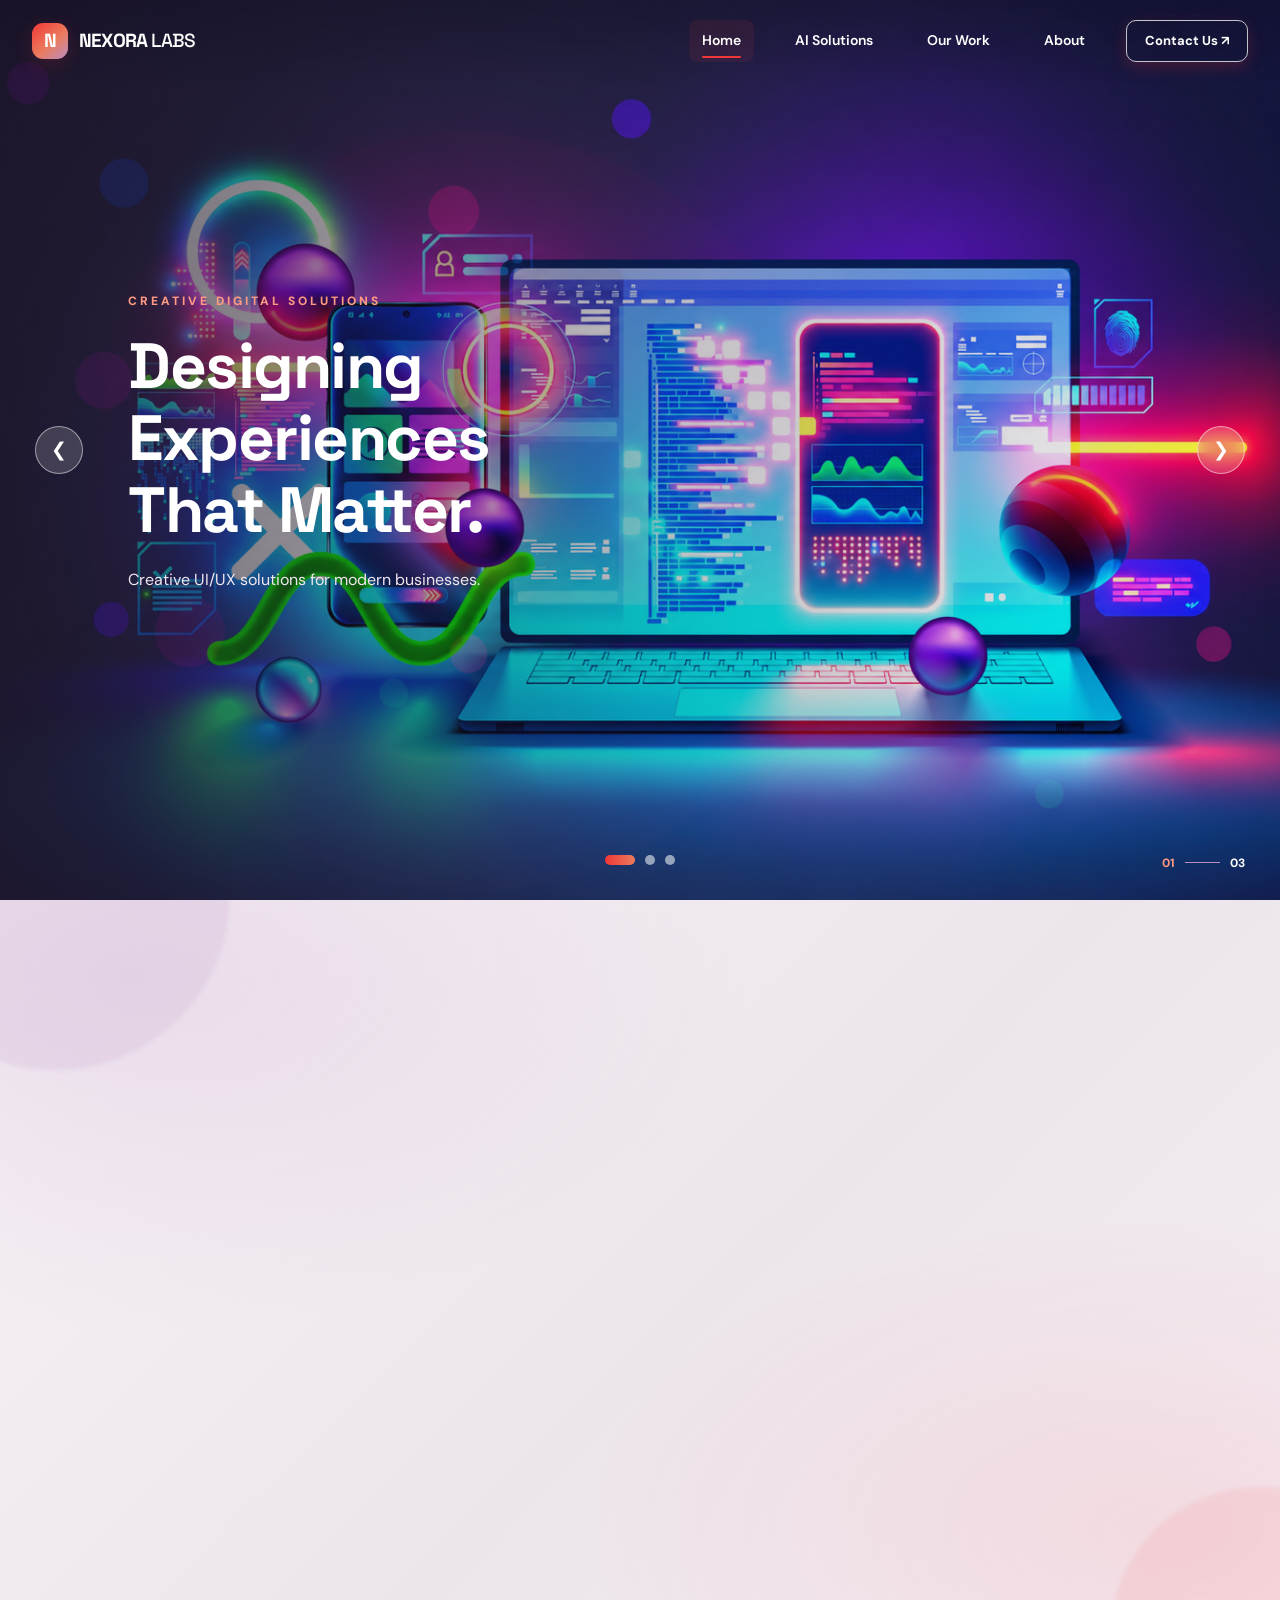
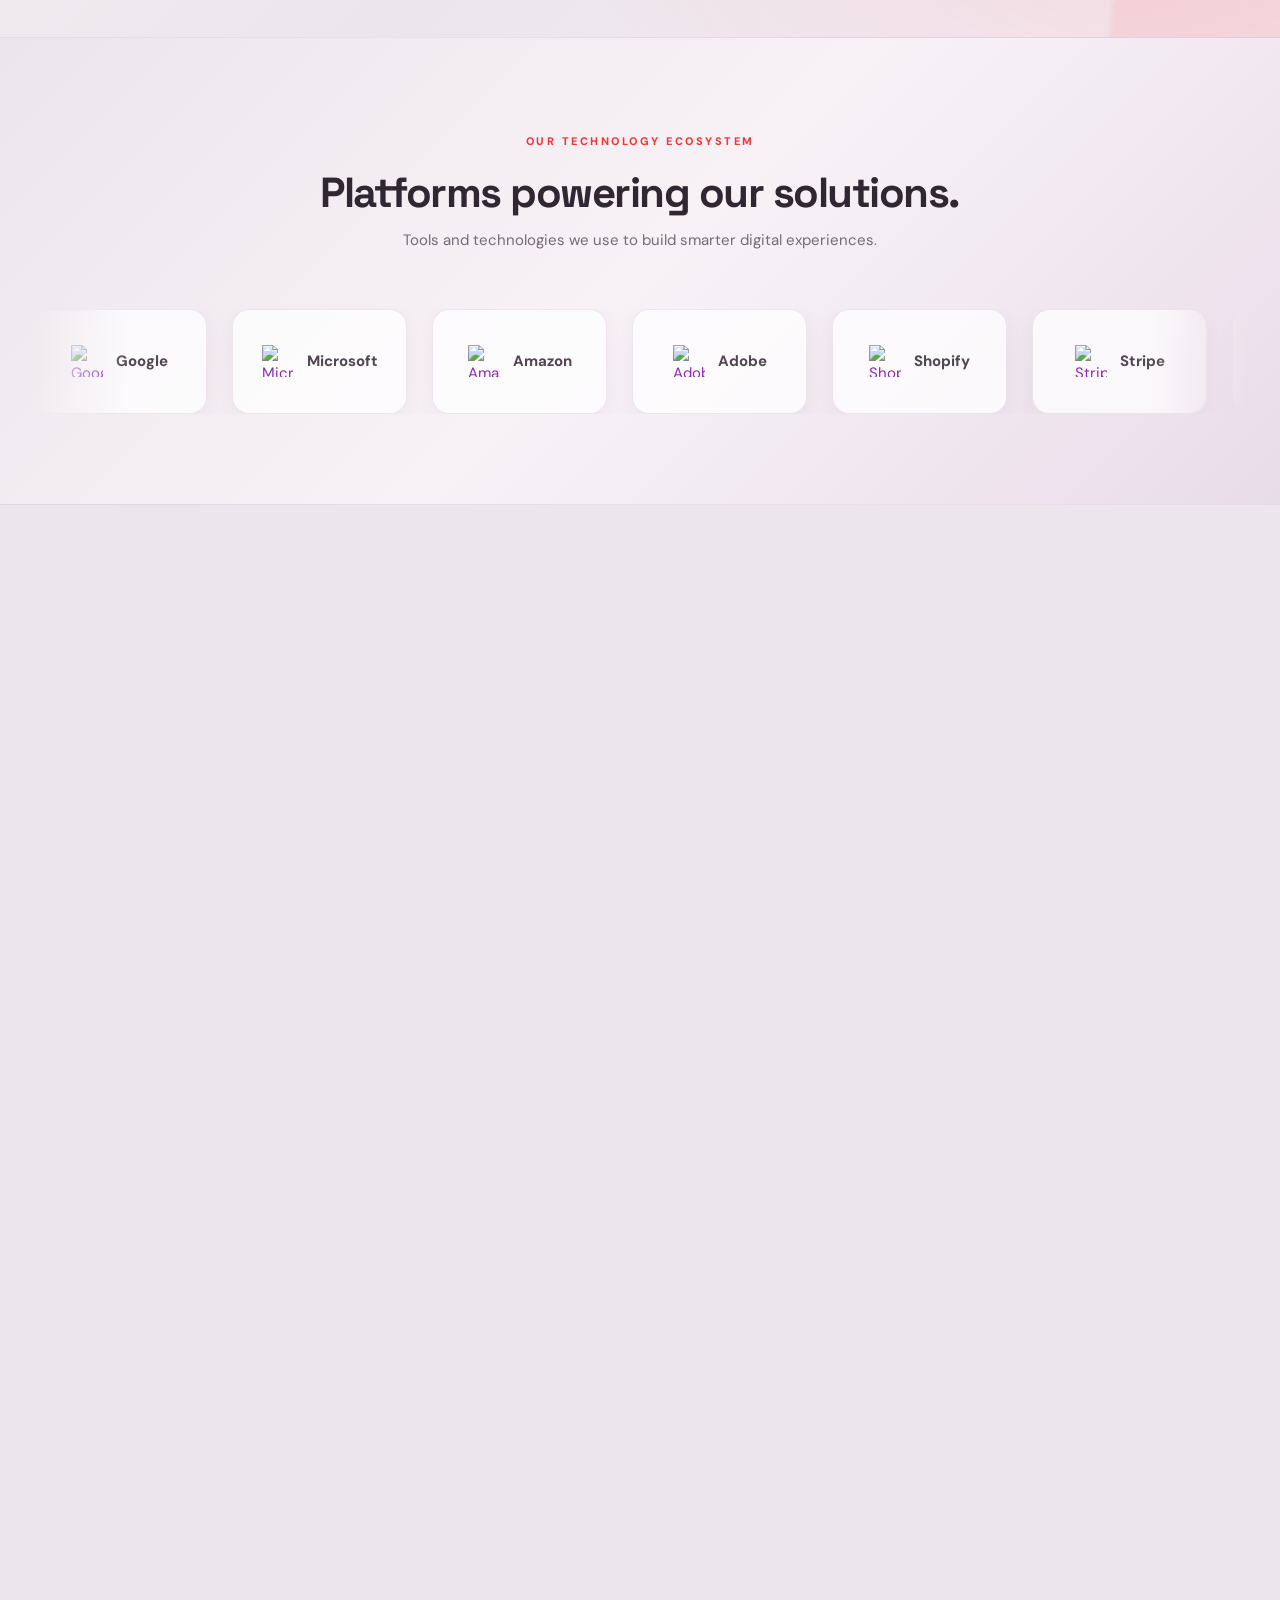
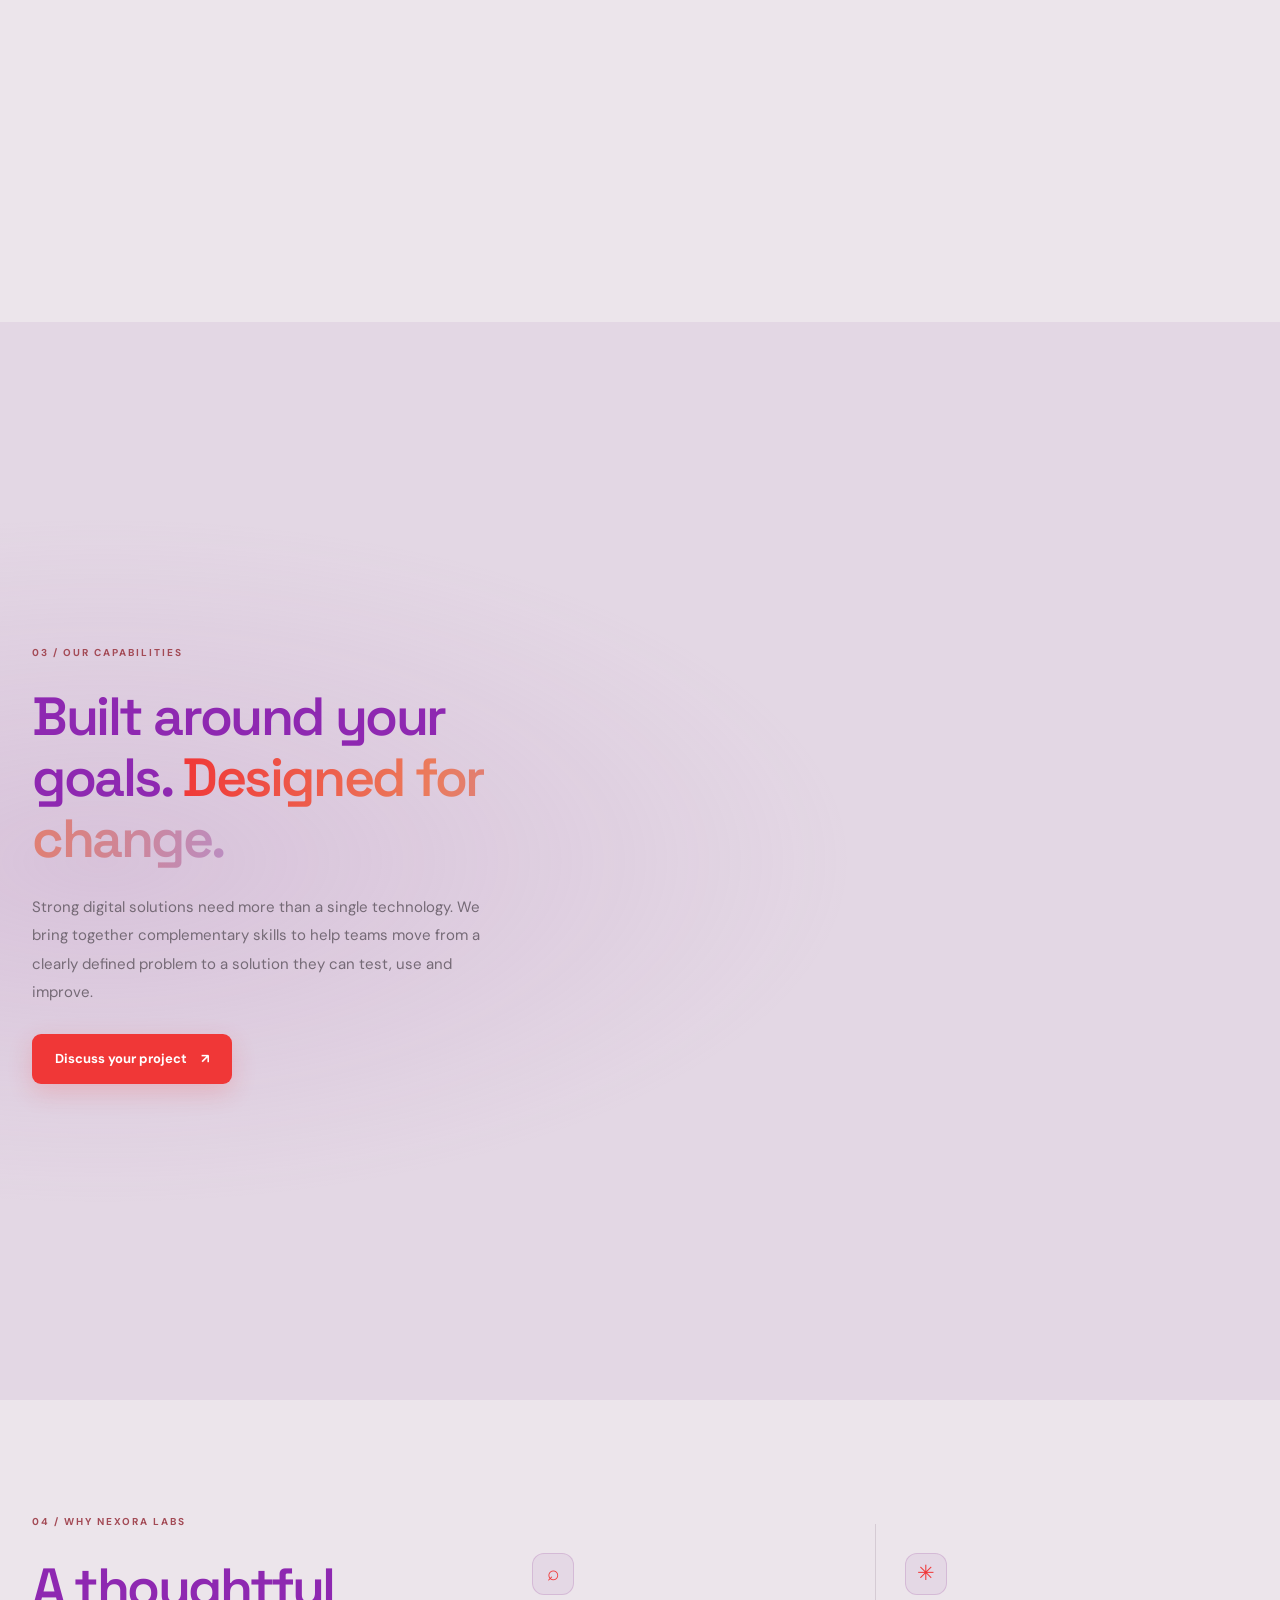
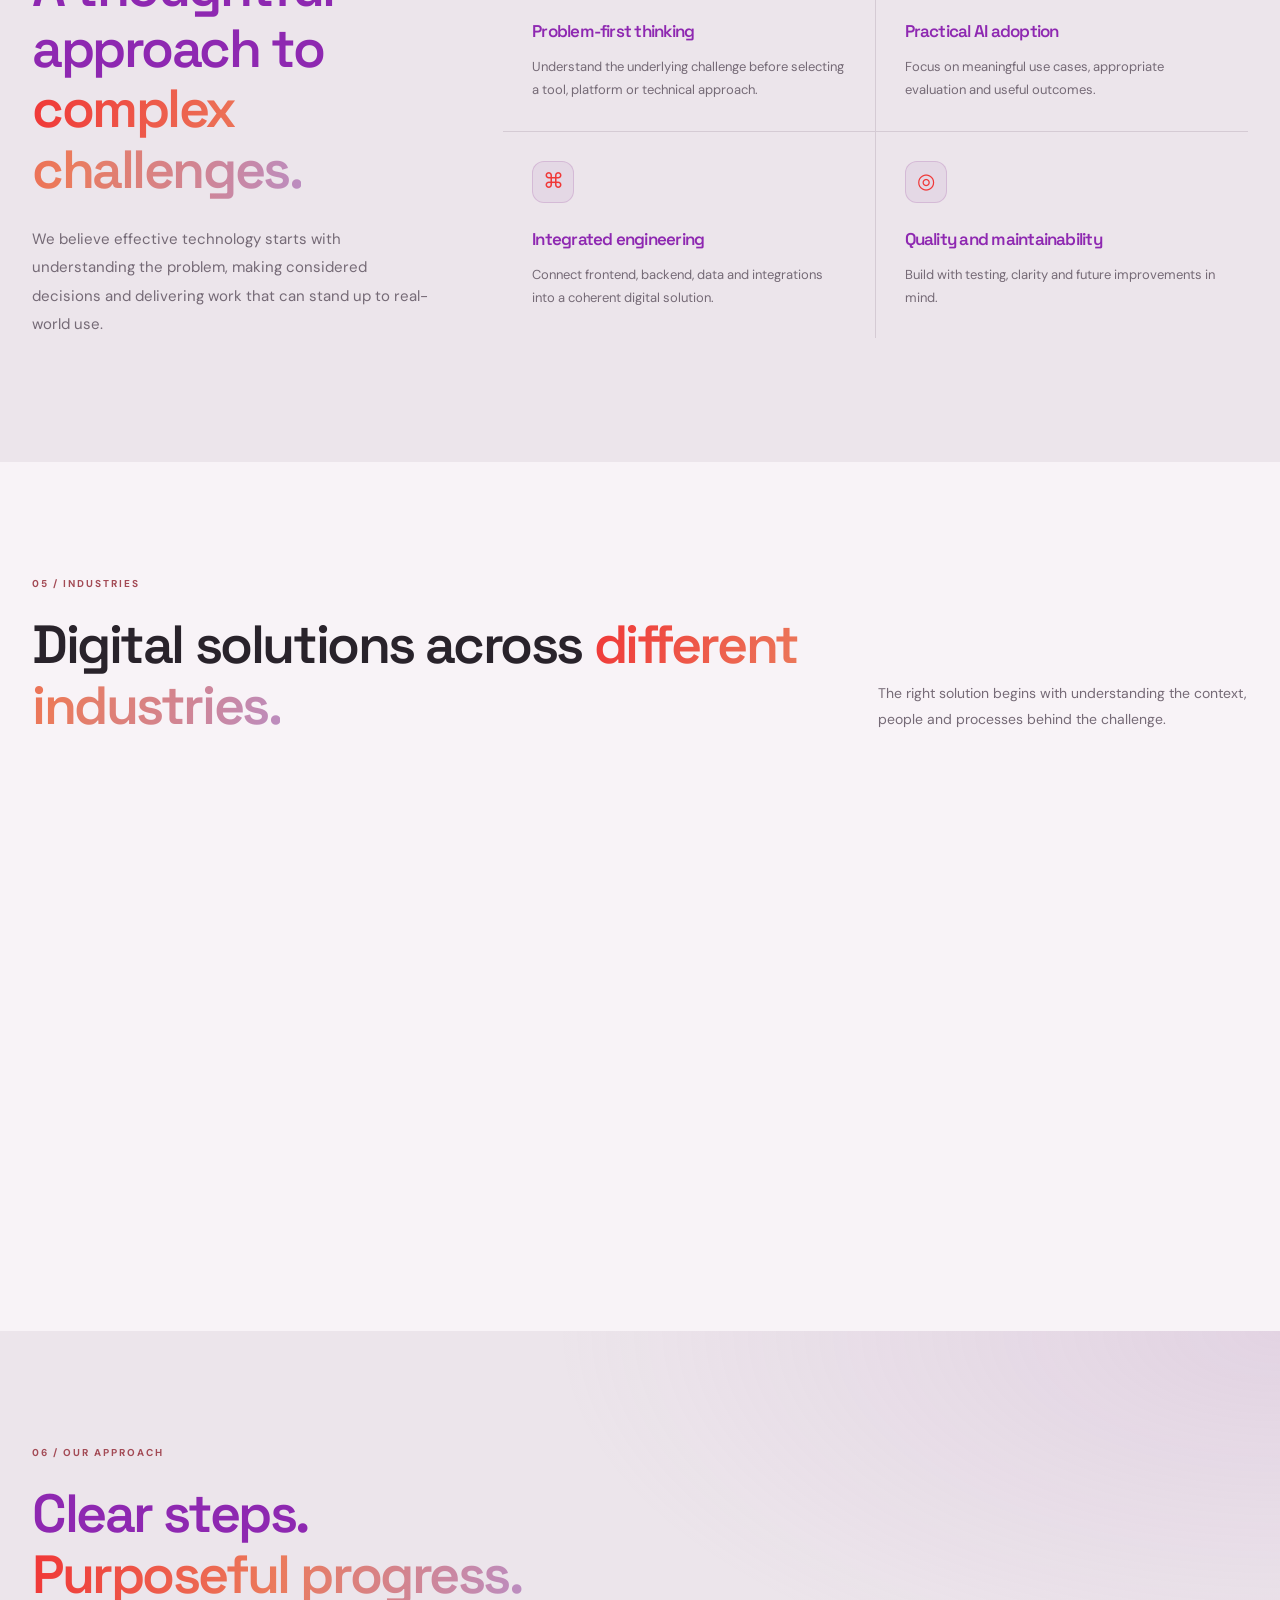
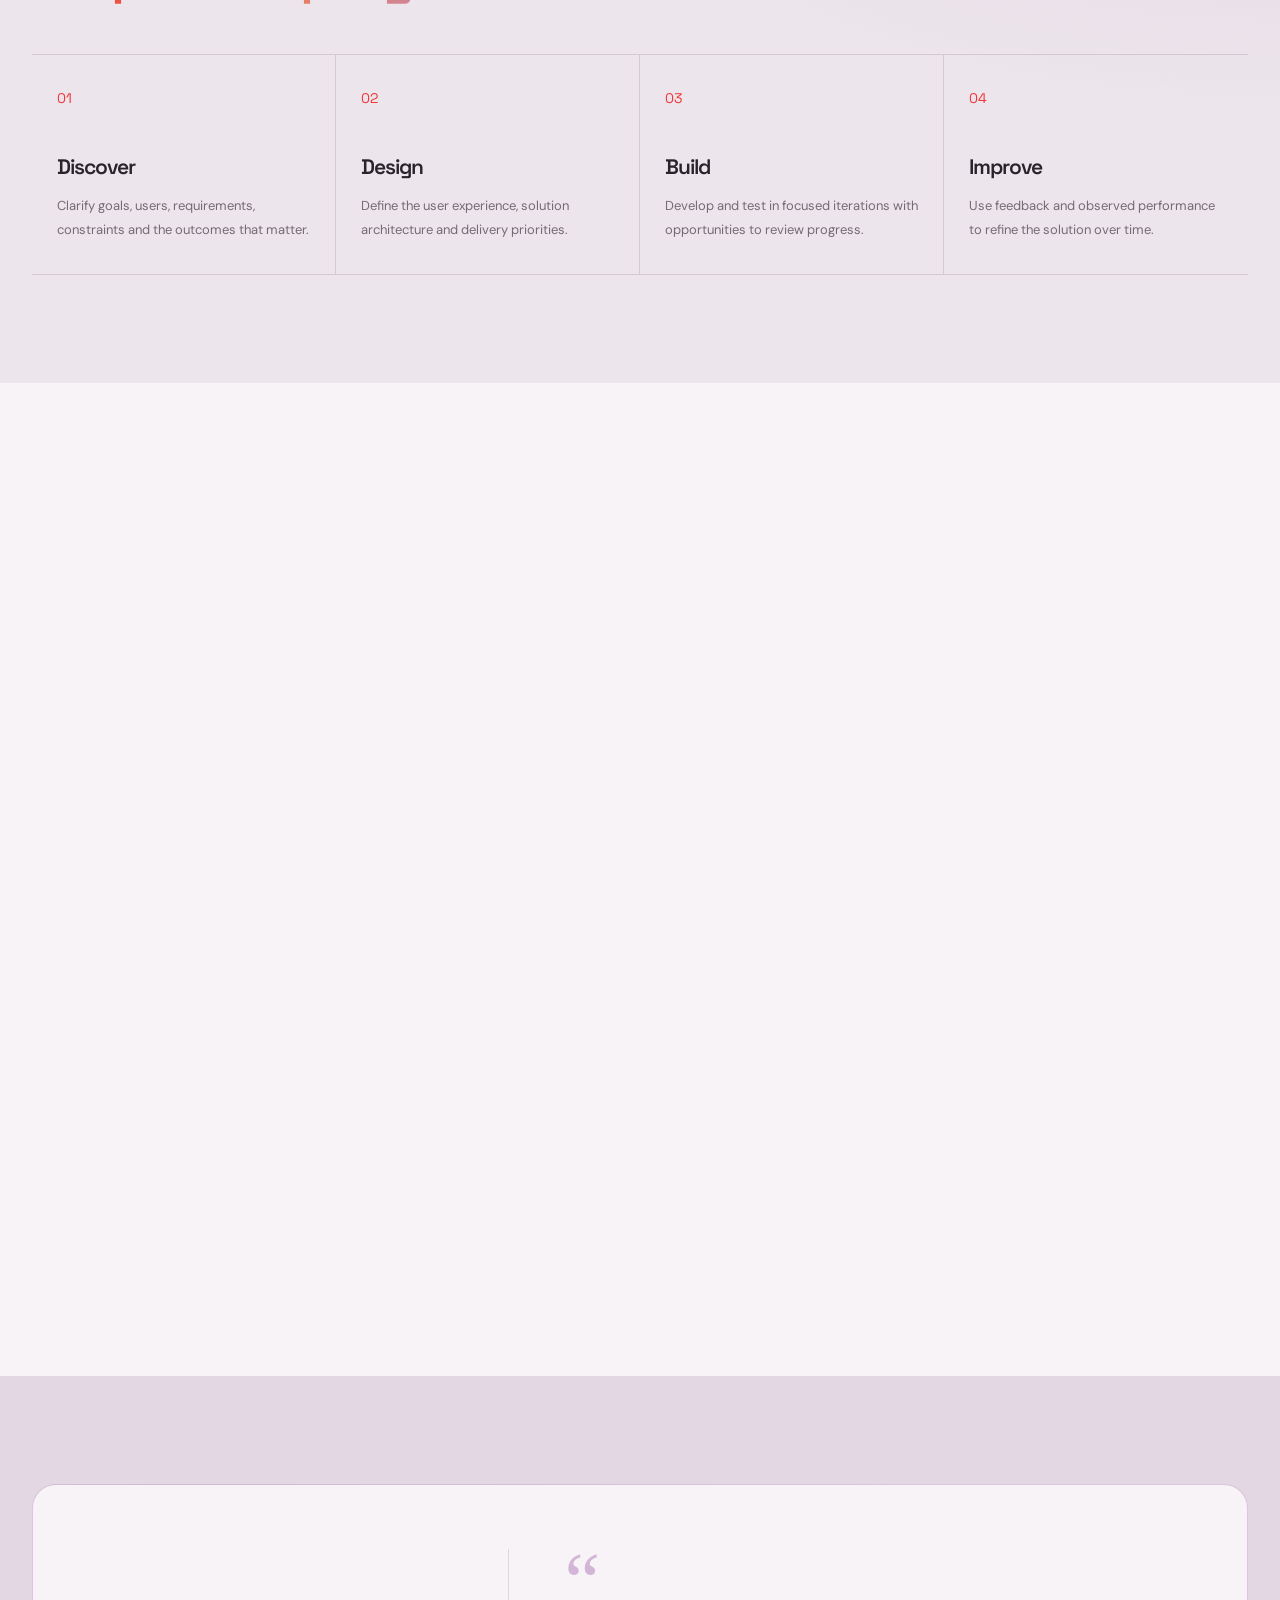
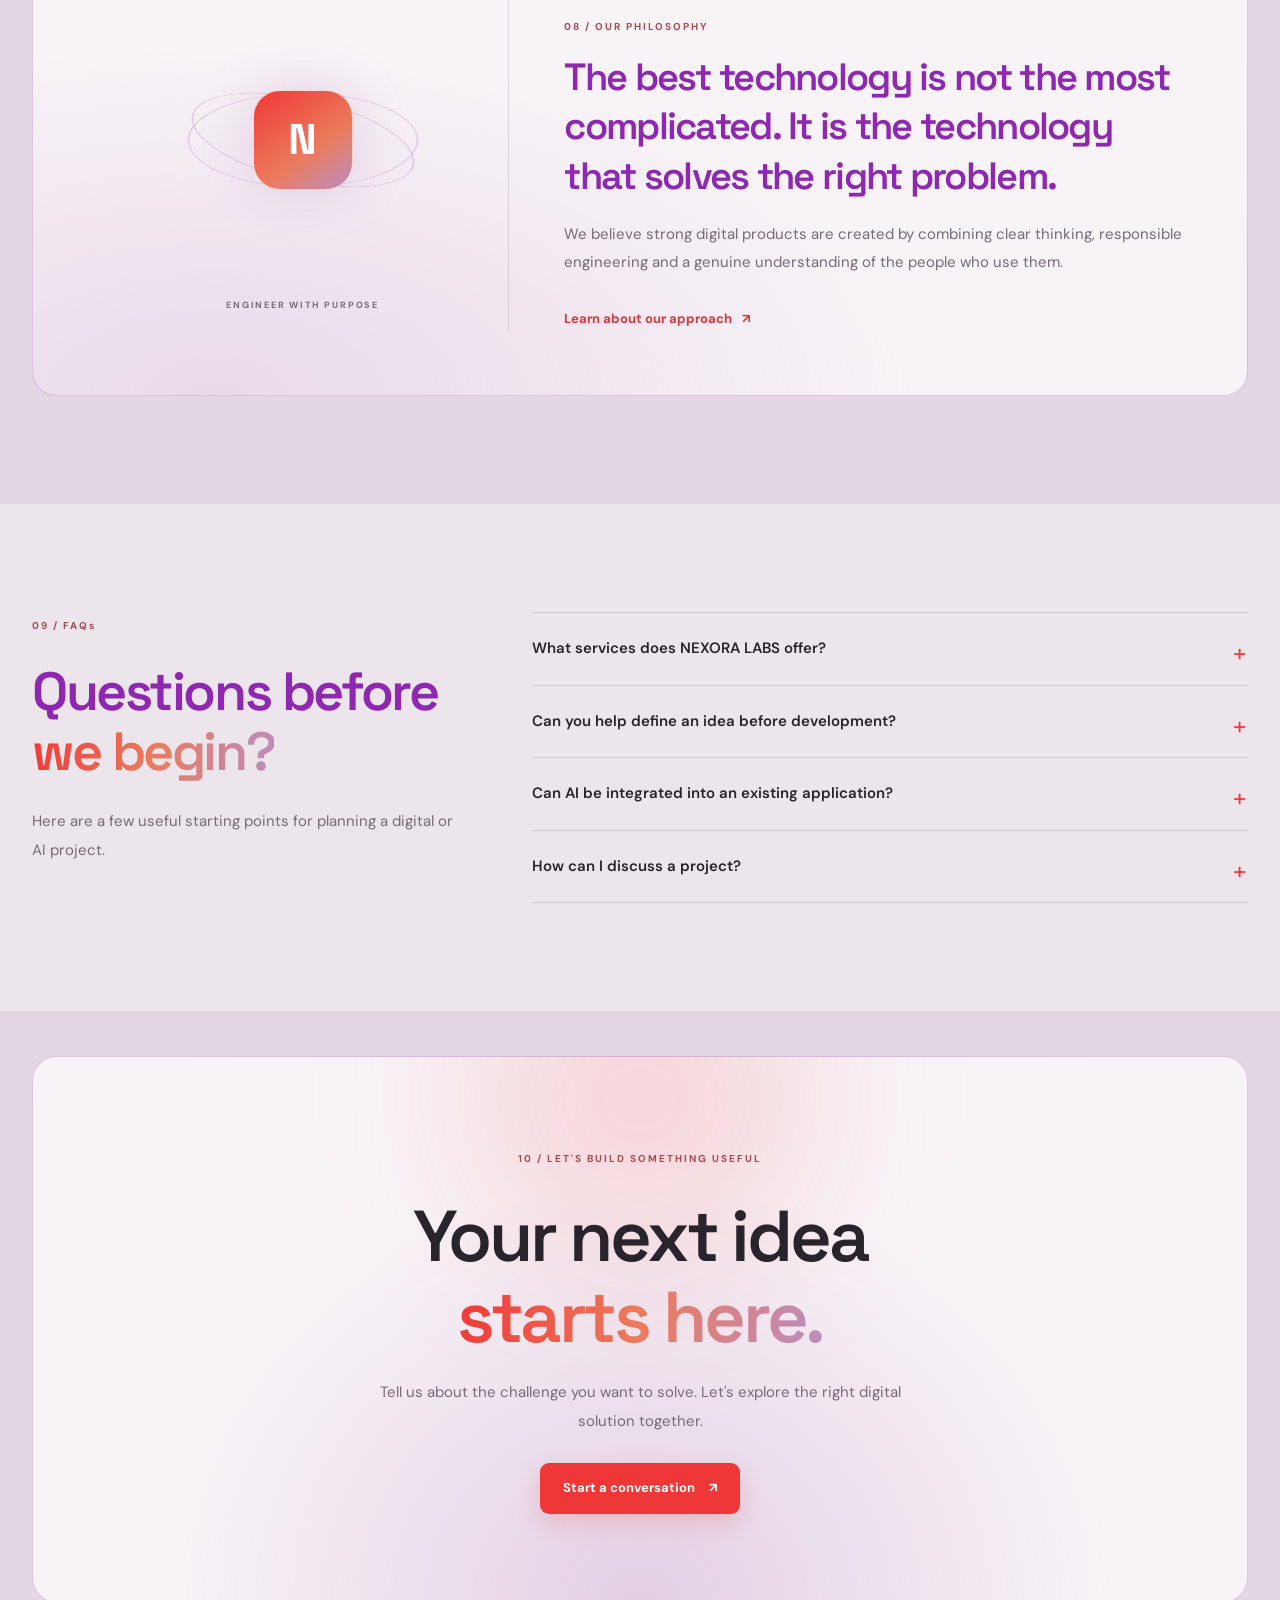
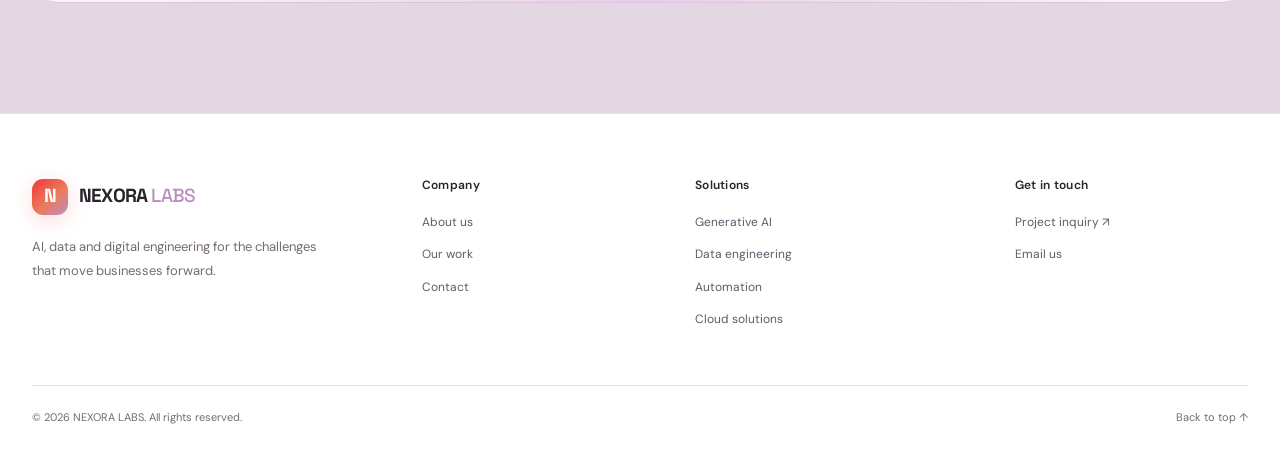
==== index.html @ 87d84aae "Prepare NEXORA LABS for deployment" ====
<!DOCTYPE html>
<html lang="en">
<head>
  <meta charset="UTF-8">
  <meta name="viewport" content="width=device-width, initial-scale=1.0">
  <meta name="theme-color" content="#050914">

  <title>NEXORA LABS | Enterprise AI & Digital Engineering</title>
  <meta name="description" content="NEXORA LABS helps businesses build AI-powered applications, intelligent workflows, data solutions and modern digital platforms.">

  <link rel="preconnect" href="https://fonts.googleapis.com">
  <link rel="preconnect" href="https://fonts.gstatic.com" crossorigin>
  <link href="https://fonts.googleapis.com/css2?family=DM+Sans:wght@400;500;600;700&family=Space+Grotesk:wght@400;500;600;700&display=swap" rel="stylesheet">

  <link rel="stylesheet" href="assets/css/styles.css">
  <script defer src="https://cdn.jsdelivr.net/npm/gsap@3.12.5/dist/gsap.min.js"></script>
  <script defer src="https://cdn.jsdelivr.net/npm/gsap@3.12.5/dist/ScrollTrigger.min.js"></script>
  <script type="module" src="assets/js/main.js"></script>
  <script defer src="assets/js/gsap-enhance.js"></script>


<script>
document.addEventListener("DOMContentLoaded", () => {
  const cards = document.querySelectorAll("#company-impact .impact-card");

  cards.forEach((card) => {
    const heading = card.querySelector("h3");
    const counter = card.querySelector(".counter");

    if (!heading || !counter) return;

    const title = heading.textContent.trim();

    // Sirf Services aur Projects counters
    if (
  ![
    "Services Delivered",
    "Projects Delivered",
    "Technologies",
    "Commitment"
  ].includes(title)
) {
  return;
}

    const target = Number(counter.dataset.target);
    const suffix = counter.dataset.suffix || "";

    if (!Number.isFinite(target) || target <= 0) return;

    let started = false;

    const startCounter = () => {
      if (started) return;
      started = true;

      const duration = 1800;
      const startTime = performance.now();

      counter.textContent = "0";

      function updateCounter(now) {
        const progress = Math.min((now - startTime) / duration, 1);
        const eased = 1 - Math.pow(1 - progress, 3);
        const value = Math.floor(eased * target);

        counter.textContent = value + (progress === 1 ? suffix : "");

        if (progress < 1) {
          requestAnimationFrame(updateCounter);
        }
      }

      requestAnimationFrame(updateCounter);
    };

    if ("IntersectionObserver" in window) {
      const observer = new IntersectionObserver((entries) => {
        if (entries.some((entry) => entry.isIntersecting)) {
          startCounter();
          observer.disconnect();
        }
      }, { threshold: 0.2 });

      observer.observe(card);
    } else {
      startCounter();
    }
  });
});
</script>
</body>

</head>

<body class="home-page">

  <a class="skip-link" href="#main">Skip to content</a>

  <!-- HEADER -->
  <header class="site-header">
    <nav class="navbar container" aria-label="Main navigation">
      <a class="brand" href="index.html" aria-label="NEXORA LABS home">
        <span class="brand-mark">N</span>
        <span>NEXORA<span class="brand-light"> LABS</span></span>
      </a>

      <button class="menu-toggle" aria-expanded="false"
        aria-controls="nav-links" aria-label="Toggle navigation">
        <span></span><span></span><span></span>
      </button>

      <div class="nav-links" id="nav-links">
        <a href="index.html" class="active">Home</a>
        <a href="services.html">AI Solutions</a>
       
        <a href="projects.html">Our Work</a>
        <a href="about.html">About</a>
        <a href="contact.html" class="nav-cta">Contact Us ↗</a>
      </div>
    </nav>
  </header>

  <main id="main">

    <!-- HERO: ENTERPRISE AI -->
   <!-- HOME PAGE IMAGE SLIDER -->
<section class="home-slider-section">
    <div class="home-slider">

        <div class="slider-track">

            <div class="slide active">
                <img src="assets/images/web-design-1.jpg"
                     alt="Modern UI UX Design">
                <div class="slide-overlay">
                    <span>CREATIVE DIGITAL SOLUTIONS</span>
                    <h2>Designing Experiences<br>That Matter.</h2>
                    <p>Creative UI/UX solutions for modern businesses.</p>
                </div>
            </div>

            <div class="slide">
                <img src="assets/images/web-design-2.jpg"
                     alt="Interactive Website Design">
                <div class="slide-overlay">
                    <span>INNOVATION THROUGH DESIGN</span>
                    <h2>Ideas Into Digital<br>Experiences.</h2>
                    <p>Building beautiful and user-friendly interfaces.</p>
                </div>
            </div>

            <div class="slide">
                <img src="assets/images/web-design-3.jpg"
                     alt="Modern Web Development">
                <div class="slide-overlay">
                    <span>BUILDING THE FUTURE</span>
                    <h2>Technology Meets<br>Creativity.</h2>
                    <p>Powerful websites built for tomorrow.</p>
                </div>
            </div>

        </div>

        <button class="slider-arrow prev" aria-label="Previous slide">
            &#10094;
        </button>

        <button class="slider-arrow next" aria-label="Next slide">
            &#10095;
        </button>

        <div class="slider-dots">
            <button class="dot active" aria-label="Slide 1"></button>
            <button class="dot" aria-label="Slide 2"></button>
            <button class="dot" aria-label="Slide 3"></button>
        </div>

        <div class="slider-counter">
            <span class="current-slide">01</span>
            <span class="counter-line"></span>
            <span>03</span>
        </div>

    </div>
</section>

      <!-- Technology ecosystem, not client endorsements -->
      
    </section>


<!-- COMPANY IMPACT / ANIMATED COUNTERS -->
<section class="impact-section" id="company-impact">
  <div class="container">

    <div class="impact-heading impact-reveal">
      <span class="section-label">OUR IMPACT</span>

      <h2>
        Ideas into
        <span class="gradient-text">real-world impact.</span>
      </h2>

      <p>
        We combine engineering, AI, and thoughtful design to build
        digital solutions that help businesses move forward.
      </p>
    </div>

    <div class="impact-grid">

      <article class="impact-card impact-reveal">
        <span class="impact-icon" aria-hidden="true">✦</span>
        <div class="impact-number">
          <span class="counter" data-target="24" data-suffix="+">0</span>
        </div>
        <h3>Services Delivered</h3>
        <p>Digital capabilities built around real business needs.</p>
      </article>

      <article class="impact-card impact-reveal">
        <span class="impact-icon" aria-hidden="true">◈</span>
        <div class="impact-number">
          <span class="counter" data-target="50" data-suffix="+">0</span>
        </div>
        <h3>Projects Delivered</h3>
        <p>Solutions designed to turn ideas into working products.</p>
      </article>

      <article class="impact-card impact-reveal">
        <span class="impact-icon" aria-hidden="true">⌘</span>
        <div class="impact-number">
          <span class="counter" data-target="12" data-suffix="+">0</span>
        </div>
        <h3>Technologies</h3>
        <p>Modern tools and platforms powering our solutions.</p>
      </article>

      <article class="impact-card impact-reveal">
        <span class="impact-icon" aria-hidden="true">↗</span>
        <div class="impact-number">
          <span class="counter" data-target="100" data-suffix="%">0</span>
        </div>
        <h3>Commitment</h3>
        <p>A focus on quality, collaboration, and continuous improvement.</p>
      </article>

    </div>
  </div>
</section>


    <!-- INTRODUCTION -->

        <section class="client-logos-section">
    <div class="container">

        <div class="client-logos-heading">
            <span>OUR TECHNOLOGY ECOSYSTEM</span>
            <h2>Platforms powering our solutions.</h2>
            <p>Tools and technologies we use to build smarter digital experiences.</p>
        </div>

        <div class="logo-marquee">
            <div class="logo-track">

                <!-- First set -->
                <div class="logo-item">
                    <img src="https://cdn.simpleicons.org/google/4285F4" alt="Google">
                    <span>Google</span>
                </div>

                <div class="logo-item">
                    <img src="https://cdn.simpleicons.org/microsoft/5E5E5E" alt="Microsoft">
                    <span>Microsoft</span>
                </div>

                <div class="logo-item">
                    <img src="https://cdn.simpleicons.org/amazon/FF9900" alt="Amazon">
                    <span>Amazon</span>
                </div>

                <div class="logo-item">
                    <img src="https://cdn.simpleicons.org/adobe/FF0000" alt="Adobe">
                    <span>Adobe</span>
                </div>

                <div class="logo-item">
                    <img src="https://cdn.simpleicons.org/shopify/7AB55C" alt="Shopify">
                    <span>Shopify</span>
                </div>

                <div class="logo-item">
                    <img src="https://cdn.simpleicons.org/stripe/635BFF" alt="Stripe">
                    <span>Stripe</span>
                </div>

                <div class="logo-item">
                    <img src="https://cdn.simpleicons.org/openai/412991" alt="OpenAI">
                    <span>OpenAI</span>
                </div>

                <div class="logo-item">
                    <img src="https://cdn.simpleicons.org/meta/0866FF" alt="Meta">
                    <span>Meta</span>
                </div>

                <div class="logo-item">
                    <img src="https://cdn.simpleicons.org/figma/F24E1E" alt="Figma">
                    <span>Figma</span>
                </div>

                <div class="logo-item">
                    <img src="https://cdn.simpleicons.org/github/181717" alt="GitHub">
                    <span>GitHub</span>
                </div>

                <div class="logo-item">
                    <img src="https://cdn.simpleicons.org/wordpress/21759B" alt="WordPress">
                    <span>WordPress</span>
                </div>

                <div class="logo-item">
                    <img src="https://cdn.simpleicons.org/amazonaws/232F3E" alt="AWS">
                    <span>AWS</span>
                </div>

                <!-- Duplicate set for seamless sliding -->
                <div class="logo-item" aria-hidden="true">
                    <img src="https://cdn.simpleicons.org/google/4285F4" alt="">
                    <span>Google</span>
                </div>

                <div class="logo-item" aria-hidden="true">
                    <img src="https://cdn.simpleicons.org/microsoft/5E5E5E" alt="">
                    <span>Microsoft</span>
                </div>

                <div class="logo-item" aria-hidden="true">
                    <img src="https://cdn.simpleicons.org/amazon/FF9900" alt="">
                    <span>Amazon</span>
                </div>

                <div class="logo-item" aria-hidden="true">
                    <img src="https://cdn.simpleicons.org/adobe/FF0000" alt="">
                    <span>Adobe</span>
                </div>

                <div class="logo-item" aria-hidden="true">
                    <img src="https://cdn.simpleicons.org/shopify/7AB55C" alt="">
                    <span>Shopify</span>
                </div>

                <div class="logo-item" aria-hidden="true">
                    <img src="https://cdn.simpleicons.org/stripe/635BFF" alt="">
                    <span>Stripe</span>
                </div>

                <div class="logo-item" aria-hidden="true">
                    <img src="https://cdn.simpleicons.org/openai/412991" alt="">
                    <span>OpenAI</span>
                </div>

                <div class="logo-item" aria-hidden="true">
                    <img src="https://cdn.simpleicons.org/meta/0866FF" alt="">
                    <span>Meta</span>
                </div>

                <div class="logo-item" aria-hidden="true">
                    <img src="https://cdn.simpleicons.org/figma/F24E1E" alt="">
                    <span>Figma</span>
                </div>

                <div class="logo-item" aria-hidden="true">
                    <img src="https://cdn.simpleicons.org/github/181717" alt="">
                    <span>GitHub</span>
                </div>

                <div class="logo-item" aria-hidden="true">
                    <img src="https://cdn.simpleicons.org/wordpress/21759B" alt="">
                    <span>WordPress</span>
                </div>

                <div class="logo-item" aria-hidden="true">
                    <img src="https://cdn.simpleicons.org/amazonaws/232F3E" alt="">
                    <span>AWS</span>
                </div>

            </div>
        </div>

    </div>
</section>

    <!-- AI SOLUTIONS -->
    <!-- HOME FEATURE SHOWCASE -->
<section class="home-features" id="solutions">

    <div class="container">

        <!-- FEATURE 1: TEXT LEFT, IMAGE RIGHT -->
        <article class="feature-row">

            <div class="feature-content reveal-left">
                <span class="feature-label">01 / WEB DEVELOPMENT</span>

                <h2>
                    Fast, flexible
                    <span>digital solutions.</span>
                </h2>

                <p>
                    We create modern, responsive and scalable websites
                    that help businesses build a strong digital presence.
                    From frontend experiences to powerful backend systems,
                    everything is designed around your needs.
                </p>

                <ul class="feature-list">
                    <li>Responsive website development</li>
                    <li>Modern UI/UX design</li>
                    <li>Backend development and APIs</li>
                    <li>Performance and optimization</li>
                </ul>

                <a href="services.html" class="feature-link">
                    Explore solutions <span>↗</span>
                </a>
            </div>

            <div class="feature-image reveal-right">
                <img
                    src="assets/images/web-design-5.jpg"
                    alt="Web development and coding"
                >
            </div>

        </article>


        <!-- FEATURE 2: IMAGE LEFT, TEXT RIGHT -->
        <article class="feature-row reverse">

            <div class="feature-image reveal-left">
                <img
                    src="assets/images/web-design-4.jpg"
                    alt="Artificial intelligence and technology"
                >
            </div>

            <div class="feature-content reveal-right">
                <span class="feature-label">02 / AI & AUTOMATION</span>

                <h2>
                    Smarter ideas.
                    <span>Powered by AI.</span>
                </h2>

                <p>
                    Transform your business processes with intelligent
                    AI solutions and automation. We build practical
                    technology that simplifies work, improves efficiency
                    and helps businesses grow.
                </p>

                <ul class="feature-list">
                    <li>Generative AI applications</li>
                    <li>AI chatbots and assistants</li>
                    <li>Intelligent workflow automation</li>
                    <li>Data analytics and insights</li>
                </ul>

                <a href="services.html" class="feature-link">
                    Explore solutions <span>↗</span>
                </a>
            </div>

        </article>

    </div>

</section>

    <!-- CAPABILITY HIGHLIGHTS -->
    <section class="section capability-showcase">
      <div class="container capability-layout">

        <div class="capability-copy reveal">
          <div class="section-label">
            <span>03 / OUR CAPABILITIES</span>
          </div>

          <h2>
            Built around your goals.
            <span class="gradient-text">Designed for change.</span>
          </h2>

          <p>
            Strong digital solutions need more than a single
            technology. We bring together complementary skills
            to help teams move from a clearly defined problem
            to a solution they can test, use and improve.
          </p>

          <a href="contact.html" class="button button-primary">
            Discuss your project <span>↗</span>
          </a>
        </div>

       <div class="capability-metrics">

    <!-- CARD 1: AI -->
    <article class="metric-card corner-reveal corner-top-left">
        <div class="metric-image">
            <img src="assets/images/web-design-6.jpg" alt="Artificial Intelligence">
        </div>

        <div class="metric-content">
            <span class="metric-icon">✳</span>
            <strong>AI</strong>
            <h3>Intelligent experiences</h3>
            <p>AI-powered features grounded in practical use cases.</p>
        </div>
    </article>

    <!-- CARD 2: DATA -->
    <article class="metric-card corner-reveal corner-top-right">
        <div class="metric-image">
            <img src="assets/images/web-design-7.jpg" alt="Data Engineering">
        </div>

        <div class="metric-content">
            <span class="metric-icon">⌘</span>
            <strong>Data</strong>
            <h3>Connected information</h3>
            <p>Structured data and workflows that support decisions.</p>
        </div>
    </article>

    <!-- CARD 3: UX -->
    <article class="metric-card corner-reveal corner-bottom-left">
        <div class="metric-image">
            <img src="assets/images/web-design-8.jpg" alt="UI UX Design">
        </div>

        <div class="metric-content">
            <span class="metric-icon">◇</span>
            <strong>UX</strong>
            <h3>Human-centred products</h3>
            <p>Useful experiences shaped around real user needs.</p>
        </div>
    </article>

    <!-- CARD 4: SCALE -->
    <article class="metric-card corner-reveal corner-bottom-right">
        <div class="metric-image">
            <img src="assets/images/web-design-9.jpg" alt="Cloud and Software Engineering">
        </div>

        <div class="metric-content">
            <span class="metric-icon">↗</span>
            <strong>Scale</strong>
            <h3>Future-ready foundations</h3>
            <p>Maintainable architecture designed to evolve.</p>
        </div>
    </article>

</div>

      </div>
    </section>

    <!-- WHY NEXORA LABS -->
    <section class="section why-section">
      <div class="container why-layout">
        <div class="why-heading reveal">
          <div class="section-label">
            <span>04 / WHY NEXORA LABS</span>
          </div>

          <h2>
            A thoughtful approach to
            <span class="gradient-text">complex challenges.</span>
          </h2>

          <p>
            We believe effective technology starts with understanding
            the problem, making considered decisions and delivering
            work that can stand up to real-world use.
          </p>
        </div>

        <div class="why-grid">

          <article class="why-card reveal">
            <span class="why-icon">⌕</span>
            <h3>Problem-first thinking</h3>
            <p>
              Understand the underlying challenge before
              selecting a tool, platform or technical approach.
            </p>
          </article>

          <article class="why-card reveal">
            <span class="why-icon">✳</span>
            <h3>Practical AI adoption</h3>
            <p>
              Focus on meaningful use cases, appropriate
              evaluation and useful outcomes.
            </p>
          </article>

          <article class="why-card reveal">
            <span class="why-icon">⌘</span>
            <h3>Integrated engineering</h3>
            <p>
              Connect frontend, backend, data and integrations
              into a coherent digital solution.
            </p>
          </article>

          <article class="why-card reveal">
            <span class="why-icon">◎</span>
            <h3>Quality and maintainability</h3>
            <p>
              Build with testing, clarity and future
              improvements in mind.
            </p>
          </article>

        </div>
      </div>
    </section>

    <!-- INDUSTRIES -->
   
<section class="section industries-section">
    <div class="container">

        <!-- SECTION HEADING -->
        <div class="section-heading reveal">
            <div>
                <div class="section-label">
                    <span>05 / INDUSTRIES</span>
                </div>

                <h2>
                    Digital solutions across
                    <span class="gradient-text">different industries.</span>
                </h2>
            </div>

            <p class="heading-note">
                The right solution begins with understanding the
                context, people and processes behind the challenge.
            </p>
        </div>


        <!-- INDUSTRY GRID -->
        <div class="industry-grid">

            <!-- 01 HEALTHCARE -->
            <article class="industry-card industry-reveal from-top-left">

                <img
                    class="industry-image"
                    src="assets/images/web-design-14.jpg"
                    alt="Healthcare and medical technology"
                    loading="lazy"
                >

                <span class="industry-number">01</span>
                <span class="industry-icon">✳</span>

                <div class="industry-content">
                    <h3>Healthcare</h3>
                    <p>
                        Information workflows, patient-facing
                        experiences and operational tools.
                    </p>
                </div>

            </article>


            <!-- 02 EDUCATION -->
            <article class="industry-card industry-reveal from-top">

                <img
                    class="industry-image"
                    src="assets/images/web-design-15.jpg"
                    alt="Education and learning technology"
                    loading="lazy"
                >

                <span class="industry-number">02</span>
                <span class="industry-icon">⌘</span>

                <div class="industry-content">
                    <h3>Education</h3>
                    <p>
                        Learning platforms, assessment systems
                        and digital administration.
                    </p>
                </div>

            </article>


            <!-- 03 RETAIL -->
            <article class="industry-card industry-reveal from-top-right">

                <img
                    class="industry-image"
                    src="assets/images/web-design-16.jpg"
                    alt="Retail and digital commerce"
                    loading="lazy"
                >

                <span class="industry-number">03</span>
                <span class="industry-icon">◇</span>

                <div class="industry-content">
                    <h3>Retail &amp; Commerce</h3>
                    <p>
                        Customer experiences, reporting and
                        connected commerce workflows.
                    </p>
                </div>

            </article>


            <!-- 04 FINANCE -->
            <article class="industry-card industry-reveal from-bottom-left">

                <img
                    class="industry-image"
                    src="assets/images/web-design-17.jpg"
                    alt="Financial analytics and business dashboard"
                    loading="lazy"
                >

                <span class="industry-number">04</span>
                <span class="industry-icon">↗</span>

                <div class="industry-content">
                    <h3>Finance</h3>
                    <p>
                        Data workflows, reporting tools and process
                        automation with appropriate controls.
                    </p>
                </div>

            </article>


            <!-- 05 MANUFACTURING -->
            <article class="industry-card industry-reveal from-bottom">

                <img
                    class="industry-image"
                    src="assets/images/web-design-18.jpg"
                    alt="Industrial manufacturing and automation"
                    loading="lazy"
                >

                <span class="industry-number">05</span>
                <span class="industry-icon">⬡</span>

                <div class="industry-content">
                    <h3>Manufacturing</h3>
                    <p>
                        Operational dashboards, data integration
                        and workflow visibility.
                    </p>
                </div>

            </article>


            <!-- 06 PROFESSIONAL SERVICES -->
            <article class="industry-card industry-reveal from-bottom-right">

                <img
                    class="industry-image"
                    src="assets/images/web-design-19.jpg"
                    alt="Professional business workspace"
                    loading="lazy"
                >

                <span class="industry-number">06</span>
                <span class="industry-icon">✦</span>

                <div class="industry-content">
                    <h3>Professional Services</h3>
                    <p>
                        Document workflows, knowledge tools
                        and productivity-focused applications.
                    </p>
                </div>

            </article>

        </div>
    </div>
</section>


    <!-- HOW WE WORK -->
    <section class="section process-section">
      <div class="container">
        <div class="section-heading reveal">
          <div>
            <div class="section-label">
              <span>06 / OUR APPROACH</span>
            </div>
            <h2>
              Clear steps.<br>
              <span class="gradient-text">Purposeful progress.</span>
            </h2>
          </div>
        </div>

        <div class="process-grid">

          <article class="process-card reveal">
            <span class="process-number">01</span>
            <h3>Discover</h3>
            <p>
              Clarify goals, users, requirements, constraints
              and the outcomes that matter.
            </p>
          </article>

          <article class="process-card reveal">
            <span class="process-number">02</span>
            <h3>Design</h3>
            <p>
              Define the user experience, solution architecture
              and delivery priorities.
            </p>
          </article>

          <article class="process-card reveal">
            <span class="process-number">03</span>
            <h3>Build</h3>
            <p>
              Develop and test in focused iterations with
              opportunities to review progress.
            </p>
          </article>

          <article class="process-card reveal">
            <span class="process-number">04</span>
            <h3>Improve</h3>
            <p>
              Use feedback and observed performance to
              refine the solution over time.
            </p>
          </article>

        </div>
      </div>
    </section>

    <!-- PROJECT SHOWCASE -->
    <section class="section success-section">
  <div class="container success-layout">

    <!-- Left Side Content -->
    <div class="success-intro reveal">
      <div class="section-label">
        <span>07 / PROJECT SHOWCASE</span>
      </div>

      <h2>
        Ideas turned into
        <span class="gradient-text">digital experiences.</span>
      </h2>

      <p>
        Explore the kinds of challenges that can be addressed
        with intelligent applications, integrated systems and
        thoughtful product engineering.
      </p>

      <a href="projects.html" class="button button-primary">
        Explore projects <span>↗</span>
      </a>
    </div>

    <!-- Four Project Cards -->
    <div class="success-cards">

      <!-- Card 1: AI Knowledge Assistant -->
      <article class="success-card corner-reveal from-top-left">

        <div class="success-art art-ai">
          <img
            src="assets/images/web-design-10.jpg"
            alt="AI Knowledge Assistant"
            class="project-image"
            loading="lazy"
          >

          <span class="art-label">INTELLIGENCE</span>
        </div>

        <div class="success-info">
          <div>
            <span class="project-category">CONCEPT / AI</span>

            <h3>AI Knowledge Assistant</h3>

            <p>
              A concept for making organisational information
              easier to find and use.
            </p>
          </div>

          <a href="projects.html"
             aria-label="Explore AI Knowledge Assistant">↗</a>
        </div>

      </article>


      <!-- Card 2: Business Intelligence -->
      <article class="success-card corner-reveal from-top-right">

        <div class="success-art art-data">
          <img
            src="assets/images/web-design-11.jpg"
            alt="Business Intelligence Dashboard"
            class="project-image"
            loading="lazy"
          >

          <span class="art-label">DATA / INSIGHTS</span>
        </div>

        <div class="success-info">
          <div>
            <span class="project-category">CONCEPT / ANALYTICS</span>

            <h3>Business Intelligence</h3>

            <p>
              A concept dashboard for turning business data
              into actionable insights.
            </p>
          </div>

          <a href="projects.html"
             aria-label="Explore Business Intelligence">↗</a>
        </div>

      </article>


      <!-- Card 3: Intelligent Automation -->
      <article class="success-card corner-reveal from-bottom-left">

        <div class="success-art art-workflow">
          <img
            src="assets/images/web-design-12.jpg"
            alt="Intelligent Automation Workflow"
            class="project-image"
            loading="lazy"
          >

          <span class="art-label">AUTOMATION</span>
        </div>

        <div class="success-info">
          <div>
            <span class="project-category">CONCEPT / WORKFLOWS</span>

            <h3>Intelligent Automation</h3>

            <p>
              A concept for connecting routine tasks into
              a more consistent workflow.
            </p>
          </div>

          <a href="projects.html"
             aria-label="Explore Intelligent Automation">↗</a>
        </div>

      </article>


      <!-- Card 4: Digital Product Engineering -->
      <article class="success-card corner-reveal from-bottom-right">

        <div class="success-art art-ux">
          <img
            src="assets/images/web-design-13.jpg"
            alt="Digital Product UI UX Design"
            class="project-image"
            loading="lazy"
          >

          <span class="art-label">DIGITAL EXPERIENCE</span>
        </div>

        <div class="success-info">
          <div>
            <span class="project-category">CONCEPT / UX</span>

            <h3>Digital Product Engineering</h3>

            <p>
              A concept for building intuitive, responsive
              and user-friendly digital products.
            </p>
          </div>

          <a href="projects.html"
             aria-label="Explore Digital Product Engineering">↗</a>
        </div>

      </article>

    </div>
  </div>
</section>

    <!-- TESTIMONIAL-STYLE COMPANY PRINCIPLES -->
    <section class="section philosophy-section">
      <div class="container philosophy-panel reveal">

        <div class="philosophy-visual">
          <div class="philosophy-orbit orbit-one"></div>
          <div class="philosophy-orbit orbit-two"></div>
          <div class="philosophy-core">N</div>
          <span class="philosophy-caption">ENGINEER WITH PURPOSE</span>
        </div>

        <div class="philosophy-copy">
          <span class="quote-mark" aria-hidden="true">“</span>

          <div class="section-label">
            <span>08 / OUR PHILOSOPHY</span>
          </div>

          <h2>
            The best technology is not the most complicated.
            It is the technology that solves the right problem.
          </h2>

          <p>
            We believe strong digital products are created by
            combining clear thinking, responsible engineering
            and a genuine understanding of the people who use them.
          </p>

          <a href="about.html" class="text-link">
            Learn about our approach <span>↗</span>
          </a>
        </div>

      </div>
    </section>

    <!-- FAQ -->
    <section class="section faq-section">
      <div class="container faq-layout">

        <div class="faq-intro reveal">
          <div class="section-label">
            <span>09 / FAQs</span>
          </div>

          <h2>
            Questions before
            <span class="gradient-text">we begin?</span>
          </h2>

          <p>
            Here are a few useful starting points for planning
            a digital or AI project.
          </p>
        </div>

        <div class="faq-list reveal">

          <details class="faq-item">
            <summary>What services does NEXORA LABS offer?</summary>
            <p>
              Our service areas include AI application development,
              data engineering, software development, web experiences,
              cloud-ready systems and workflow automation.
            </p>
          </details>

          <details class="faq-item">
            <summary>Can you help define an idea before development?</summary>
            <p>
              Yes. Projects can start with discovery, requirements
              clarification, solution planning and a defined scope
              before implementation begins.
            </p>
          </details>

          <details class="faq-item">
            <summary>Can AI be integrated into an existing application?</summary>
            <p>
              Depending on the application and requirements, AI
              capabilities may be integrated through APIs, retrieval
              systems or other suitable technical approaches.
            </p>
          </details>

          <details class="faq-item">
            <summary>How can I discuss a project?</summary>
            <p>
              Visit the contact page and share your goals, core
              requirements, expected timeline and budget range.
              This helps establish a useful starting point.
            </p>
          </details>

        </div>
      </div>
    </section>

    <!-- FINAL CTA -->
    <section class="section final-cta-section">
      <div class="container">
        <div class="final-cta-panel reveal">
          <div class="cta-glow" aria-hidden="true"></div>

          <div class="section-label">
            <span>10 / LET'S BUILD SOMETHING USEFUL</span>
          </div>

          <h2>
            Your next idea<br>
            <span class="gradient-text">starts here.</span>
          </h2>

          <p>
            Tell us about the challenge you want to solve.
            Let's explore the right digital solution together.
          </p>

          <a href="contact.html" class="button button-primary">
            Start a conversation <span>↗</span>
          </a>
        </div>
      </div>
    </section>

  </main>

  <!-- FOOTER -->
  <footer class="site-footer">
    <div class="container footer-main">

      <div class="footer-brand">
        <a class="brand" href="index.html">
          <span class="brand-mark">N</span>
          <span>NEXORA<span class="brand-light"> LABS</span></span>
        </a>

        <p>
          AI, data and digital engineering for the challenges
          that move businesses forward.
        </p>
      </div>

      <div class="footer-column">
        <h2>Company</h2>
        <a href="about.html">About us</a>
        <a href="projects.html">Our work</a>
        <a href="contact.html">Contact</a>
      </div>

      <div class="footer-column">
        <h2>Solutions</h2>
        <a href="services.html#generative-ai">Generative AI</a>
        <a href="services.html#data-engineering">Data engineering</a>
        <a href="services.html#automation">Automation</a>
        <a href="services.html#cloud">Cloud solutions</a>
      </div>

      <div class="footer-column">
        <h2>Get in touch</h2>
        <a href="contact.html">Project inquiry ↗</a>
        <a href="contact.html">Email us</a>
      </div>

    </div>

    <div class="container footer-bottom">
      <p>
        © <span id="current-year">2026</span> NEXORA LABS.
        All rights reserved.
      </p>
      <a href="#main">Back to top ↑</a>
    </div>
  </footer>

</body>
</html>
---- assets/css/styles.css ----
/* =========================================================
   NEXORA LABS — ENTERPRISE AI WEBSITE
   Main stylesheet
========================================================= */

:root {
  --bg: #050812;
  --bg-deep: #02040a;
  --bg-soft: #091326;
  --surface: #0c1528;
  --surface-hover: #111f39;
  --white: #f8faff;
  --text: #d3dced;
  --muted: #94a3b8;
  --blue: #4388ff;
  --blue-bright: #58b5ff;
  --violet: #9564ff;
  --orange: #ff9b54;
  --border: rgba(177, 200, 255, 0.16);
  --gradient: linear-gradient(115deg, #4b8dff 0%, #9163ff 55%, #ff9b54 110%);
  --gradient-blue: linear-gradient(135deg, #1678ff, #7b4dff);
  --shadow: 0 24px 70px rgba(0, 0, 0, 0.32);
  --container: 1240px;
  --radius: 22px;
  --ease: cubic-bezier(.2, .7, .25, 1);
}

* {
  box-sizing: border-box;
}

html {
  scroll-behavior: smooth;
  scroll-padding-top: 90px;
}

body {
  margin: 0;
  min-width: 320px;
  background: var(--bg);
  color: var(--white);
  font-family: "DM Sans", Arial, sans-serif;
  font-size: 15px;
  line-height: 1.7;
  overflow-x: hidden;
  -webkit-font-smoothing: antialiased;
}

body,
button,
input,
textarea,
select {
  font-family: "DM Sans", Arial, sans-serif;
}

img,
svg,
canvas {
  max-width: 100%;
}

a {
  color: inherit;
  text-decoration: none;
}

button,
input,
textarea,
select {
  font: inherit;
}

button,
a {
  -webkit-tap-highlight-color: transparent;
}

button:focus-visible,
a:focus-visible,
input:focus-visible,
textarea:focus-visible,
select:focus-visible,
summary:focus-visible {
  outline: 2px solid var(--blue-bright);
  outline-offset: 4px;
}

::selection {
  background: rgba(82, 136, 255, .35);
  color: white;
}

.container {
  width: min(var(--container), calc(100% - 64px));
  margin-inline: auto;
}

.section {
  position: relative;
  padding: 108px 0;
}

h1,
h2,
h3,
h4,
p {
  margin-top: 0;
}

h1,
h2,
h3,
h4 {
  font-family: "Space Grotesk", "DM Sans", sans-serif;
  letter-spacing: -0.045em;
}

h1 {
  font-size: clamp(42px, 6.4vw, 82px);
  line-height: 1.07;
  font-weight: 600;
}

h2 {
  font-size: clamp(32px, 4.2vw, 54px);
  line-height: 1.13;
  font-weight: 600;
}

h3 {
  font-size: 21px;
  line-height: 1.35;
  font-weight: 600;
}

p {
  color: var(--text);
}

.gradient-text {
  display: inline;
  background: linear-gradient(
    100deg,
    #78bcff 0%,
    #748bff 42%,
    #bd8aff 76%,
    #ffad77 110%
  );
  background-clip: text;
  -webkit-background-clip: text;
  color: transparent;
}

.muted-text {
  color: #8794ab;
}

.skip-link {
  position: fixed;
  z-index: 9999;
  top: 10px;
  left: 10px;
  padding: 12px 18px;
  border-radius: 8px;
  background: white;
  color: #111827;
  transform: translateY(-150%);
}

.skip-link:focus {
  transform: translateY(0);
}

/* =========================================================
   HEADER AND NAVIGATION
========================================================= */

.site-header {
  position: sticky;
  top: 0;
  z-index: 1000;
  width: 100%;
  border-bottom: 1px solid rgba(255, 255, 255, .07);
  background: rgba(5, 8, 18, .88);
  backdrop-filter: blur(22px);
  -webkit-backdrop-filter: blur(22px);
}

.navbar {
  min-height: 78px;
  display: flex;
  align-items: center;
  justify-content: space-between;
  gap: 24px;
}

.brand {
  display: inline-flex;
  align-items: center;
  gap: 11px;
  flex-shrink: 0;
  font-family: "Space Grotesk", sans-serif;
  font-size: 19px;
  font-weight: 700;
  letter-spacing: -.8px;
}

.brand-mark {
  width: 36px;
  height: 36px;
  display: grid;
  place-items: center;
  border-radius: 11px;
  background: linear-gradient(140deg, #55c4ff, #6959ff 70%, #ff9b54);
  color: white;
  box-shadow: 0 0 24px rgba(80, 123, 255, .27);
}

.brand-light {
  color: #8ba8d5;
  font-weight: 500;
}

.nav-links {
  display: flex;
  align-items: center;
  gap: clamp(15px, 2vw, 28px);
}

.nav-links > a {
  color: #c5cede;
  font-size: 13px;
  font-weight: 500;
  transition: color .25s ease;
}

.nav-links > a:hover,
.nav-links > a.active {
  color: white;
}

.nav-links .nav-cta {
  padding: 10px 18px;
  border: 1px solid rgba(107, 164, 255, .55);
  border-radius: 999px;
  background: linear-gradient(120deg, #1765d8, #5548c9);
  color: white;
  transition: transform .25s ease, box-shadow .25s ease;
}

.nav-links .nav-cta:hover {
  transform: translateY(-2px);
  box-shadow: 0 7px 25px rgba(67, 136, 255, .25);
}

.menu-toggle {
  display: none;
  width: 44px;
  height: 44px;
  padding: 10px;
  border: 1px solid var(--border);
  border-radius: 12px;
  background: var(--surface);
  cursor: pointer;
}

.menu-toggle span {
  display: block;
  width: 20px;
  height: 2px;
  margin: 4px auto;
  background: white;
  transition: transform .25s ease;
}

/* =========================================================
   HERO
========================================================= */

.enterprise-hero {
  position: relative;
  min-height: 700px;
  min-height: min(850px, calc(100svh - 78px));
  display: flex;
  flex-direction: column;
  justify-content: center;
  overflow: hidden;
  isolation: isolate;
  background:
    radial-gradient(ellipse at 50% 45%, rgba(22, 53, 111, .24), transparent 43%),
    linear-gradient(180deg, #03050a, #040a16 72%, #06152a);
}

.hero-grid {
  position: absolute;
  z-index: -2;
  inset: 0;
  opacity: .23;
  pointer-events: none;
  background-image:
    linear-gradient(rgba(116, 159, 255, .11) 1px, transparent 1px),
    linear-gradient(90deg, rgba(116, 159, 255, .11) 1px, transparent 1px);
  background-size: 66px 66px;
  mask-image: linear-gradient(to bottom, transparent, black 20%, black 80%, transparent);
}

.hero-glow {
  position: absolute;
  z-index: -1;
  width: 400px;
  height: 400px;
  border-radius: 50%;
  filter: blur(110px);
  pointer-events: none;
  animation: glow-drift 12s ease-in-out infinite alternate;
}

.hero-glow-one {
  top: 10%;
  left: 18%;
  background: rgba(36, 100, 255, .16);
}

.hero-glow-two {
  right: 10%;
  bottom: 5%;
  background: rgba(127, 67, 255, .13);
  animation-delay: -5s;
}

.enterprise-hero-content {
  position: relative;
  z-index: 2;
  width: min(860px, calc(100% - 32px));
  margin: 0 auto;
  padding: 96px 0 130px;
  text-align: center;
}

.eyebrow,
.section-label {
  display: inline-flex;
  align-items: center;
  gap: 10px;
  color: #8fa7d0;
  font-size: 10px;
  font-weight: 700;
  letter-spacing: 2px;
  line-height: 1.5;
}

.eyebrow {
  padding: 9px 14px;
  border: 1px solid rgba(128, 162, 255, .2);
  border-radius: 999px;
  background: rgba(15, 28, 53, .55);
}

.status-dot {
  display: inline-block;
  width: 7px;
  height: 7px;
  flex-shrink: 0;
  border-radius: 50%;
  background: #65e9c1;
  box-shadow: 0 0 12px rgba(101, 233, 193, .75);
  animation: pulse-dot 2s ease-in-out infinite;
}

.enterprise-hero h1 {
  margin: 28px 0 24px;
  font-size: clamp(46px, 6.5vw, 86px);
  line-height: 1.08;
  letter-spacing: -.065em;
}

.hero-description {
  max-width: 680px;
  margin: 0 auto;
  color: #bdc9dd;
  font-size: clamp(15px, 1.5vw, 18px);
  line-height: 1.8;
}

.hero-actions {
  display: flex;
  align-items: center;
  justify-content: center;
  flex-wrap: wrap;
  gap: 14px;
  margin-top: 32px;
}

.button {
  min-height: 48px;
  display: inline-flex;
  align-items: center;
  justify-content: center;
  gap: 14px;
  padding: 13px 22px;
  border: 1px solid transparent;
  border-radius: 9px;
  font-size: 13px;
  font-weight: 700;
  transition:
    transform .3s var(--ease),
    border-color .3s ease,
    box-shadow .3s ease,
    background .3s ease;
}

.button:hover {
  transform: translateY(-3px);
}

.button-primary {
  background: linear-gradient(115deg, #2678ff, #654dff);
  color: white;
  box-shadow: 0 8px 30px rgba(50, 103, 255, .23);
}

.button-primary:hover {
  box-shadow: 0 12px 36px rgba(74, 108, 255, .38);
}

.button-secondary {
  border-color: rgba(155, 183, 236, .24);
  background: rgba(255, 255, 255, .035);
  color: #edf3ff;
}

.button-secondary:hover {
  border-color: rgba(111, 164, 255, .6);
  background: rgba(59, 113, 225, .09);
}

.hero-note {
  margin-top: 28px;
  color: #8393ad;
  font-size: 12px;
  letter-spacing: .3px;
}

.technology-strip {
  position: absolute;
  z-index: 3;
  right: 0;
  bottom: 0;
  left: 0;
  min-height: 72px;
  display: flex;
  align-items: center;
  justify-content: space-between;
  flex-wrap: wrap;
  gap: 16px;
  border-top: 1px solid rgba(170, 194, 244, .13);
}

.strip-label {
  color: #7488a9;
  font-size: 9px;
  font-weight: 700;
  letter-spacing: 1.6px;
}

.tech-name {
  color: #b6c3d9;
  font-family: "Space Grotesk", sans-serif;
  font-size: 12px;
  font-weight: 600;
  letter-spacing: .5px;
}

/* Molecule graphics */

.hero-molecule {
  position: absolute;
  z-index: 0;
  top: 50%;
  width: 280px;
  height: 310px;
  opacity: .8;
  transform: translateY(-55%);
  pointer-events: none;
  animation: molecule-float 8s ease-in-out infinite;
}

.molecule-left {
  left: -65px;
}

.molecule-right {
  right: -65px;
  animation-delay: -4s;
}

.molecule-node {
  position: absolute;
  z-index: 2;
  width: 45px;
  height: 45px;
  border: 2px solid rgba(171, 218, 255, .8);
  border-radius: 50%;
  background:
    radial-gradient(circle at 32% 26%, white 0%, #82d8ff 9%, #2766c6 25%, #0d1734 54%, #03050c 73%);
  box-shadow:
    inset -5px -5px 13px rgba(0, 0, 0, .85),
    0 0 18px rgba(69, 133, 255, .3);
}

.molecule-node.n1 { top: 12px; left: 45px; }
.molecule-node.n2 { top: 92px; left: 166px; }
.molecule-node.n3 { top: 168px; left: 28px; }
.molecule-node.n4 { top: 247px; left: 157px; }
.molecule-node.n5 {
  top: 125px;
  left: 100px;
  width: 56px;
  height: 56px;
  background: radial-gradient(circle at 32% 26%, white, #6f9fff 12%, #2634ac 38%, #060917 70%);
}

.molecule-line {
  position: absolute;
  z-index: 1;
  width: 150px;
  height: 2px;
  background: linear-gradient(90deg, transparent, #83c9ff, #ffffff, #5b79ff, transparent);
  box-shadow: 0 0 8px rgba(83, 168, 255, .45);
  transform-origin: left center;
}

.molecule-line.l1 { top: 40px; left: 75px; transform: rotate(34deg); }
.molecule-line.l2 { top: 112px; left: 67px; transform: rotate(-13deg); }
.molecule-line.l3 { top: 177px; left: 58px; transform: rotate(31deg); }
.molecule-line.l4 { top: 138px; left: 143px; transform: rotate(52deg); }
.molecule-line.l5 { top: 110px; left: 179px; transform: rotate(83deg); }

/* =========================================================
   SECTION COMMON STYLES
========================================================= */

.intro-grid {
  display: grid;
  grid-template-columns: .7fr 2fr;
  gap: 60px;
}

.enterprise-intro {
  background: linear-gradient(180deg, #071124, #050812);
}

.intro-content h2 {
  max-width: 850px;
  margin-bottom: 25px;
}

.intro-content p {
  max-width: 740px;
  color: #a8b7cf;
  line-height: 1.9;
}

.text-link {
  display: inline-flex;
  align-items: center;
  gap: 10px;
  margin-top: 16px;
  color: #a7c9ff;
  font-size: 13px;
  font-weight: 700;
  transition: color .25s ease, gap .25s ease;
}

.text-link:hover {
  gap: 15px;
  color: white;
}

.section-heading {
  display: flex;
  align-items: flex-end;
  justify-content: space-between;
  gap: 36px;
  margin-bottom: 48px;
}

.section-heading h2 {
  margin: 20px 0 0;
}

.heading-note {
  max-width: 370px;
  margin: 0 0 4px;
  color: #9baac1;
  font-size: 14px;
  line-height: 1.9;
}

/* =========================================================
   SERVICE CARDS
========================================================= */

.enterprise-solutions {
  background:
    radial-gradient(ellipse at 100% 0%, rgba(49, 75, 157, .1), transparent 35%),
    var(--bg);
}

.service-grid {
  display: grid;
  grid-template-columns: repeat(3, minmax(0, 1fr));
  gap: 18px;
  align-items: stretch;
}

.service-card {
  position: relative;
  min-width: 0;
  display: flex;
  flex-direction: column;
  align-items: flex-start;
  padding: 28px;
  border: 1px solid var(--border);
  border-radius: var(--radius);
  background:
    linear-gradient(145deg, rgba(18, 32, 58, .94), rgba(8, 14, 27, .97));
  overflow: hidden;
  transition:
    transform .35s var(--ease),
    border-color .35s ease,
    box-shadow .35s ease,
    background .35s ease;
}

.service-card::before {
  position: absolute;
  top: 0;
  right: 0;
  left: 0;
  height: 2px;
  content: "";
  background: linear-gradient(90deg, #4b9cff, #8b5cff, #ffab71);
  opacity: .6;
  transform: scaleX(0);
  transform-origin: left;
  transition: transform .4s ease;
}

.service-card::after {
  position: absolute;
  right: -90px;
  bottom: -120px;
  width: 180px;
  height: 180px;
  border-radius: 50%;
  content: "";
  background: rgba(74, 104, 255, .12);
  filter: blur(60px);
  pointer-events: none;
}

.service-card:hover {
  transform: translateY(-7px);
  border-color: rgba(104, 157, 255, .52);
  box-shadow: var(--shadow);
  background: linear-gradient(145deg, #142544, #0a1020);
}

.service-card:hover::before {
  transform: scaleX(1);
}

.card-top {
  width: 100%;
  display: flex;
  align-items: center;
  justify-content: space-between;
  gap: 14px;
  margin-bottom: 26px;
}

.card-number {
  color: #8298bc;
  font-size: 10px;
  font-weight: 700;
  letter-spacing: 1.4px;
}

.service-icon {
  width: 45px;
  height: 45px;
  display: grid;
  place-items: center;
  border: 1px solid rgba(110, 164, 255, .35);
  border-radius: 13px;
  background: linear-gradient(140deg, rgba(42, 114, 255, .18), rgba(132, 80, 255, .12));
  color: #91bcff;
  font-size: 23px;
  transition: transform .3s ease, background .3s ease;
}

.service-card:hover .service-icon {
  transform: rotate(-8deg) scale(1.06);
  background: rgba(68, 121, 255, .24);
}

.service-card h3 {
  margin-bottom: 13px;
  font-size: 20px;
}

.service-card p {
  margin-bottom: 16px;
  color: #a7b5ca;
  font-size: 13px;
  line-height: 1.85;
}

.service-features {
  width: 100%;
  display: grid;
  gap: 9px;
  margin: 0 0 23px;
  padding: 0;
  list-style: none;
}

.service-features li {
  position: relative;
  padding-left: 18px;
  color: #c2cee0;
  font-size: 12px;
  line-height: 1.65;
}

.service-features li::before {
  position: absolute;
  top: .55em;
  left: 0;
  width: 6px;
  height: 6px;
  border-radius: 2px;
  content: "";
  background: linear-gradient(135deg, var(--blue-bright), var(--violet));
}

.service-card > .text-link {
  margin-top: auto;
}

/* =========================================================
   CAPABILITY SHOWCASE / METRIC CARDS
========================================================= */

.capability-showcase {
  overflow: hidden;
  background:
    radial-gradient(ellipse at 8% 50%, rgba(16, 88, 171, .18), transparent 40%),
    linear-gradient(125deg, #071a31, #050812 70%);
}

.capability-layout {
  display: grid;
  grid-template-columns: .8fr 1.2fr;
  align-items: center;
  gap: 75px;
}

.capability-copy h2 {
  margin: 23px 0;
}

.capability-copy p {
  margin-bottom: 27px;
  color: #a6b6cc;
  line-height: 1.9;
}

.capability-metrics {
  display: grid;
  grid-template-columns: repeat(2, minmax(0, 1fr));
  gap: 16px;
}

.metric-card {
  position: relative;
  min-height: 215px;
  padding: 25px;
  border: 1px solid rgba(170, 190, 228, .18);
  border-radius: 18px;
  background: linear-gradient(150deg, #f8faff, #e8eef9);
  box-shadow: 0 15px 45px rgba(0, 0, 0, .16);
  color: #101a2d;
  transition: transform .3s ease, box-shadow .3s ease;
}

.metric-card:hover {
  transform: translateY(-5px);
  box-shadow: 0 25px 55px rgba(0, 0, 0, .24);
}

.metric-icon {
  width: 38px;
  height: 38px;
  display: grid;
  place-items: center;
  margin-bottom: 17px;
  border-radius: 11px;
  background: #080f22;
  color: #8dcaff;
  font-size: 19px;
}

.metric-card strong {
  display: block;
  margin-bottom: 5px;
  font-family: "Space Grotesk", sans-serif;
  font-size: clamp(28px, 3vw, 40px);
  letter-spacing: -1.5px;
}

.metric-card h3 {
  margin: 4px 0 8px;
  font-size: 14px;
  letter-spacing: -.2px;
}

.metric-card p {
  margin: 0;
  color: #56647a;
  font-size: 12px;
  line-height: 1.7;
}

/* =========================================================
   WHY NEXORA
========================================================= */

.why-section {
  background: #03060d;
}

.why-layout {
  display: grid;
  grid-template-columns: .7fr 1.3fr;
  align-items: center;
  gap: 70px;
}

.why-heading h2 {
  margin: 24px 0;
}

.why-heading p {
  color: #9eacc3;
  line-height: 1.9;
}

.why-grid {
  display: grid;
  grid-template-columns: repeat(2, minmax(0, 1fr));
}

.why-card {
  min-width: 0;
  padding: 29px;
  border-right: 1px solid var(--border);
  border-bottom: 1px solid var(--border);
  transition: background .3s ease;
}

.why-card:nth-child(even) {
  border-right: 0;
}

.why-card:nth-child(n+3) {
  border-bottom: 0;
}

.why-card:hover {
  background: rgba(53, 101, 187, .08);
}

.why-icon {
  width: 42px;
  height: 42px;
  display: grid;
  place-items: center;
  margin-bottom: 25px;
  border: 1px solid rgba(110, 157, 255, .25);
  border-radius: 12px;
  background: rgba(48, 100, 210, .12);
  color: #94bcff;
  font-size: 21px;
}

.why-card h3 {
  margin-bottom: 12px;
  font-size: 17px;
}

.why-card p {
  margin-bottom: 0;
  color: #9aaac2;
  font-size: 13px;
  line-height: 1.8;
}

/* =========================================================
   INDUSTRIES
========================================================= */

.industries-section {
  background: linear-gradient(180deg, #f0f3f9, #e8edf6);
  color: #111a2d;
}

.industries-section .section-label {
  color: #596b8a;
}

.industries-section .section-heading h2 {
  color: #111a2d;
}

.industries-section .gradient-text {
  background-image: linear-gradient(110deg, #286cf1, #7950d9, #bb714a);
}

.industries-section .heading-note {
  color: #5e6b82;
}

.industry-grid {
  display: grid;
  grid-template-columns: repeat(3, minmax(0, 1fr));
  gap: 18px;
}

.industry-card {
  position: relative;
  min-height: 220px;
  padding: 25px;
  border: 1px solid rgba(25, 45, 80, .1);
  border-radius: 16px;
  background: rgba(255, 255, 255, .94);
  box-shadow: 0 12px 35px rgba(22, 39, 72, .06);
  overflow: hidden;
  transition: transform .3s ease, box-shadow .3s ease;
}

.industry-card:hover {
  transform: translateY(-5px);
  box-shadow: 0 20px 40px rgba(22, 39, 72, .13);
}

.industry-number {
  color: #7d8aa0;
  font-size: 10px;
  font-weight: 700;
  letter-spacing: 1.3px;
}

.industry-symbol {
  position: absolute;
  top: 20px;
  right: 22px;
  width: 40px;
  height: 40px;
  display: grid;
  place-items: center;
  border-radius: 11px;
  background: #071124;
  color: #9ac8ff;
  font-size: 19px;
}

.industry-card h3 {
  margin: 35px 0 10px;
  color: #131d32;
  font-size: 18px;
}

.industry-card p {
  margin: 0;
  color: #5f6d83;
  font-size: 13px;
  line-height: 1.8;
}

/* =========================================================
   PROCESS
========================================================= */

.process-section {
  background:
    radial-gradient(ellipse at 100% 0%, rgba(74, 69, 187, .1), transparent 38%),
    #050812;
}

.process-grid {
  display: grid;
  grid-template-columns: repeat(4, minmax(0, 1fr));
  border-top: 1px solid var(--border);
  border-bottom: 1px solid var(--border);
}

.process-card {
  position: relative;
  min-width: 0;
  padding: 32px 25px;
  border-right: 1px solid var(--border);
  transition: background .3s ease;
}

.process-card:last-child {
  border-right: 0;
}

.process-card:hover {
  background: rgba(75, 115, 210, .08);
}

.process-number {
  display: block;
  margin-bottom: 42px;
  color: #7caeff;
  font-family: "Space Grotesk", sans-serif;
  font-size: 14px;
}

.process-card h3 {
  margin-bottom: 13px;
}

.process-card p {
  margin-bottom: 0;
  color: #9cabc1;
  font-size: 13px;
  line-height: 1.85;
}

/* =========================================================
   SUCCESS STORIES / PROJECTS
========================================================= */

.success-section {
  background: linear-gradient(130deg, #07172b, #03060d 70%);
}

.success-layout {
  display: grid;
  grid-template-columns: .68fr 1.32fr;
  align-items: start;
  gap: 50px;
}

.success-intro {
  position: sticky;
  top: 120px;
}

.success-intro h2 {
  margin: 22px 0;
}

.success-intro p {
  margin-bottom: 28px;
  color: #9fadc3;
  line-height: 1.9;
}

.success-cards {
  display: grid;
  grid-template-columns: repeat(2, minmax(0, 1fr));
  gap: 18px;
}

.success-card {
  min-width: 0;
  border: 1px solid var(--border);
  border-radius: 16px;
  background: rgba(13, 24, 44, .8);
  overflow: hidden;
  transition: transform .3s ease, border-color .3s ease;
}

.success-card:hover {
  transform: translateY(-5px);
  border-color: rgba(100, 156, 255, .48);
}

.success-art {
  position: relative;
  min-height: 230px;
  display: grid;
  place-items: center;
  overflow: hidden;
  isolation: isolate;
}

.art-ai {
  background:
    radial-gradient(circle at 50% 45%, rgba(100, 99, 255, .3), transparent 38%),
    linear-gradient(140deg, #101d40, #070b19);
}

.art-data {
  background:
    radial-gradient(circle at 50% 50%, rgba(38, 155, 255, .24), transparent 45%),
    linear-gradient(145deg, #0b2538, #070d19);
}

.art-workflow {
  grid-column: 1 / -1;
  min-height: 170px;
  display: flex;
  flex-direction: row;
  gap: 14px;
  background:
    radial-gradient(circle at 50% 50%, rgba(127, 72, 255, .2), transparent 45%),
    #0a1227;
}

.art-orbit {
  position: absolute;
  width: 155px;
  height: 155px;
  border: 1px solid rgba(112, 168, 255, .65);
  border-radius: 50%;
  box-shadow: 0 0 35px rgba(72, 117, 255, .15);
}

.orbit-a {
  transform: rotateX(64deg) rotateZ(25deg);
  animation: orbit-spin 14s linear infinite;
}

.orbit-b {
  width: 115px;
  height: 185px;
  transform: rotateX(64deg) rotateZ(-42deg);
  animation: orbit-spin 18s linear infinite reverse;
}

.art-core {
  z-index: 1;
  width: 74px;
  height: 74px;
  display: grid;
  place-items: center;
  border: 1px solid rgba(164, 200, 255, .65);
  border-radius: 22px;
  background: linear-gradient(145deg, #3b8cff, #7554e9 65%, #ff985c);
  box-shadow: 0 0 45px rgba(92, 104, 255, .45);
  color: white;
  font-family: "Space Grotesk", sans-serif;
  font-size: 25px;
  font-weight: 700;
  animation: core-float 5s ease-in-out infinite;
}

.art-label {
  position: absolute;
  bottom: 16px;
  left: 18px;
  color: #91a9ce;
  font-size: 9px;
  font-weight: 700;
  letter-spacing: 1.5px;
}

.data-bars {
  width: 180px;
  height: 110px;
  display: grid;
  grid-template-columns: repeat(3, 1fr);
  gap: 9px;
  align-items: center;
  transform: perspective(350px) rotateX(12deg) rotateZ(-9deg);
}

.data-bars span {
  height: 100%;
  border: 1px solid rgba(116, 182, 255, .4);
  border-radius: 5px;
  background: linear-gradient(180deg, #55b5ff, #4248c7 65%, rgba(61, 75, 172, .2));
  box-shadow: 0 0 20px rgba(54, 133, 255, .12);
  animation: data-pulse 2.8s ease-in-out infinite alternate;
}

.data-bars span:nth-child(3n + 1) {
  height: 60%;
}

.data-bars span:nth-child(3n + 2) {
  height: 85%;
  animation-delay: -.8s;
}

.data-bars span:nth-child(3n) {
  height: 45%;
  animation-delay: -1.3s;
}

.workflow-node {
  z-index: 1;
  width: 54px;
  height: 54px;
  display: grid;
  place-items: center;
  border: 1px solid rgba(139, 175, 255, .5);
  border-radius: 12px;
  background: #101d3a;
  color: #b9d8ff;
  font-size: 11px;
  font-weight: 700;
}

.workflow-active {
  background: linear-gradient(135deg, #327eff, #7d4cff);
  color: white;
  box-shadow: 0 0 30px rgba(83, 111, 255, .28);
}

.workflow-link {
  width: 28px;
  height: 2px;
  background: linear-gradient(90deg, #56b9ff, #8e6bff);
}

.success-info {
  display: flex;
  align-items: flex-start;
  justify-content: space-between;
  gap: 14px;
  padding: 20px;
}

.project-category {
  color: #8aa8d4;
  font-size: 9px;
  font-weight: 700;
  letter-spacing: 1.2px;
}

.success-info h3 {
  margin: 9px 0;
  font-size: 17px;
}

.success-info p {
  margin: 0;
  color: #a0afc5;
  font-size: 12px;
  line-height: 1.7;
}

.success-info > a {
  width: 35px;
  height: 35px;
  display: grid;
  flex-shrink: 0;
  place-items: center;
  border: 1px solid var(--border);
  border-radius: 50%;
  color: #a8caff;
  transition: background .25s ease, color .25s ease;
}

.success-info > a:hover {
  background: #4388ff;
  color: white;
}

.disclaimer-note {
  grid-column: 1 / -1;
  margin: 12px 0 0;
  color: #8495af;
  font-size: 11px;
}

/* =========================================================
   PHILOSOPHY PANEL
========================================================= */

.philosophy-section {
  background: #050812;
}

.philosophy-panel {
  display: grid;
  grid-template-columns: .8fr 1.2fr;
  gap: 55px;
  padding: clamp(30px, 5vw, 70px);
  border: 1px solid rgba(185, 204, 243, .35);
  border-radius: 24px;
  background:
    radial-gradient(ellipse at 15% 100%, rgba(14, 100, 182, .2), transparent 48%),
    #03050a;
}

.philosophy-visual {
  position: relative;
  min-height: 320px;
  display: grid;
  place-items: center;
  border-right: 1px solid var(--border);
  overflow: hidden;
}

.philosophy-orbit {
  position: absolute;
  width: 230px;
  height: 230px;
  border: 1px solid rgba(106, 164, 255, .48);
  border-radius: 50%;
}

.orbit-one {
  transform: rotateX(66deg) rotateZ(28deg);
  animation: orbit-spin 18s linear infinite;
}

.orbit-two {
  width: 170px;
  height: 280px;
  transform: rotateX(67deg) rotateZ(-40deg);
  animation: orbit-spin 20s linear infinite reverse;
}

.philosophy-core {
  z-index: 1;
  width: 100px;
  height: 100px;
  display: grid;
  place-items: center;
  border: 1px solid rgba(177, 209, 255, .7);
  border-radius: 27px;
  background: linear-gradient(145deg, #438cff, #694be5 68%, #ff995a);
  box-shadow: 0 0 60px rgba(74, 105, 255, .26);
  color: white;
  font-family: "Space Grotesk", sans-serif;
  font-size: 43px;
  font-weight: 700;
  animation: core-float 5s ease-in-out infinite;
}

.philosophy-caption {
  position: absolute;
  bottom: 18px;
  color: #8096ba;
  font-size: 9px;
  font-weight: 700;
  letter-spacing: 1.8px;
}

.philosophy-copy {
  position: relative;
  align-self: center;
}

.quote-mark {
  display: block;
  color: rgba(128, 148, 190, .32);
  font-family: Georgia, serif;
  font-size: 80px;
  line-height: .8;
}

.philosophy-copy h2 {
  margin: 15px 0 20px;
  font-size: clamp(26px, 3vw, 38px);
  line-height: 1.3;
}

.philosophy-copy p {
  color: #a9b7cd;
  line-height: 1.85;
}

/* =========================================================
   FAQ
========================================================= */

.faq-section {
  background: #080d19;
}

.faq-layout {
  display: grid;
  grid-template-columns: .75fr 1.25fr;
  align-items: start;
  gap: 70px;
}

.faq-intro h2 {
  margin: 24px 0;
}

.faq-intro p {
  color: #a2b0c6;
  line-height: 1.9;
}

.faq-list {
  border-top: 1px solid var(--border);
}

.faq-item {
  border-bottom: 1px solid var(--border);
}

.faq-item summary {
  position: relative;
  padding: 23px 35px 23px 0;
  color: #eaf0fb;
  font-size: 15px;
  font-weight: 600;
  cursor: pointer;
  list-style: none;
}

.faq-item summary::-webkit-details-marker {
  display: none;
}

.faq-item summary::after {
  position: absolute;
  top: 20px;
  right: 2px;
  content: "+";
  color: #87b7ff;
  font-size: 24px;
  font-weight: 400;
  transition: transform .25s ease;
}

.faq-item[open] summary::after {
  transform: rotate(45deg);
}

.faq-item p {
  max-width: 650px;
  padding: 0 0 20px;
  margin: 0;
  color: #a4b3c9;
  font-size: 13px;
  line-height: 1.9;
}

/* =========================================================
   FINAL CTA
========================================================= */

.final-cta-section {
  padding-top: 45px;
  padding-bottom: 110px;
  background: #080d19;
}

.final-cta-panel {
  position: relative;
  padding: clamp(38px, 7vw, 88px) 25px;
  border: 1px solid rgba(126, 163, 255, .25);
  border-radius: 25px;
  background:
    radial-gradient(ellipse at 50% 100%, rgba(73, 78, 221, .23), transparent 50%),
    linear-gradient(135deg, #0b1b35, #070a15 75%);
  text-align: center;
  overflow: hidden;
  isolation: isolate;
}

.cta-glow {
  position: absolute;
  z-index: -1;
  top: -130px;
  left: 50%;
  width: 340px;
  height: 340px;
  border-radius: 50%;
  background: rgba(72, 101, 255, .17);
  filter: blur(80px);
  transform: translateX(-50%);
}

.final-cta-panel h2 {
  margin: 25px 0 20px;
  font-size: clamp(40px, 6vw, 72px);
}

.final-cta-panel > p {
  max-width: 550px;
  margin: 0 auto;
  color: #aab8cd;
  line-height: 1.9;
}

.final-cta-panel .button {
  margin-top: 28px;
}

/* =========================================================
   FOOTER
========================================================= */

.site-footer {
  padding-top: 65px;
  border-top: 1px solid rgba(170, 194, 244, .12);
  background: #03050a;
}

.footer-main {
  display: grid;
  grid-template-columns: 1.5fr 1fr 1.2fr 1fr;
  gap: 40px;
  padding-bottom: 55px;
}

.footer-brand p {
  max-width: 290px;
  margin-top: 20px;
  color: #8798b2;
  font-size: 13px;
  line-height: 1.9;
}

.footer-column {
  display: flex;
  flex-direction: column;
  align-items: flex-start;
  gap: 12px;
}

.footer-column h2 {
  margin-bottom: 8px;
  color: #dce7fa;
  font-family: "DM Sans", sans-serif;
  font-size: 12px;
  letter-spacing: .3px;
}

.footer-column a {
  color: #899ab4;
  font-size: 12px;
  transition: color .25s ease;
}

.footer-column a:hover {
  color: #b7d4ff;
}

.footer-bottom {
  min-height: 65px;
  display: flex;
  align-items: center;
  justify-content: space-between;
  gap: 20px;
  border-top: 1px solid rgba(170, 194, 244, .12);
}

.footer-bottom p,
.footer-bottom a {
  margin: 0;
  color: #7e8da6;
  font-size: 11px;
}

.footer-bottom a:hover {
  color: white;
}

/* =========================================================
   REVEAL ANIMATIONS
========================================================= */

.reveal {
  opacity: 1;
  transform: none;
}

.js-reveal-ready .reveal {
  opacity: 0;
  transform: translateY(24px);
  transition:
    opacity .75s ease,
    transform .75s var(--ease);
}

.js-reveal-ready .reveal.is-visible {
  opacity: 1;
  transform: translateY(0);
}

.service-card:nth-child(3n + 2),
.industry-card:nth-child(3n + 2) {
  transition-delay: 50ms;
}

.service-card:nth-child(3n),
.industry-card:nth-child(3n) {
  transition-delay: 100ms;
}

@keyframes pulse-dot {
  0%, 100% {
    opacity: 1;
    box-shadow: 0 0 12px rgba(101, 233, 193, .7);
  }
  50% {
    opacity: .65;
    box-shadow: 0 0 4px rgba(101, 233, 193, .3);
  }
}

@keyframes glow-drift {
  from {
    transform: translate3d(-12px, -10px, 0) scale(.92);
  }
  to {
    transform: translate3d(25px, 20px, 0) scale(1.12);
  }
}

@keyframes molecule-float {
  0%, 100% {
    margin-top: 0;
  }
  50% {
    margin-top: -17px;
  }
}

@keyframes orbit-spin {
  from {
    rotate: 0deg;
  }
  to {
    rotate: 360deg;
  }
}

@keyframes core-float {
  0%, 100% {
    transform: translateY(0) rotate(-3deg);
  }
  50% {
    transform: translateY(-10px) rotate(3deg);
  }
}

@keyframes data-pulse {
  from {
    filter: brightness(.8);
  }
  to {
    filter: brightness(1.25);
  }
}

/* =========================================================
   RESPONSIVE: TABLETS
========================================================= */

@media (max-width: 1050px) {
  .nav-links {
    gap: 15px;
  }

  .nav-links > a {
    font-size: 12px;
  }

  .hero-molecule {
    opacity: .4;
    transform: translateY(-55%) scale(.8);
  }

  .capability-layout,
  .why-layout {
    grid-template-columns: 1fr;
    gap: 45px;
  }

  .success-layout {
    grid-template-columns: 1fr;
  }

  .success-intro {
    position: static;
    max-width: 650px;
  }

  .success-cards {
    grid-template-columns: repeat(2, minmax(0, 1fr));
  }

  .success-card:last-child {
    grid-column: 1 / -1;
  }

  .success-card:last-child .success-art {
    min-height: 180px;
  }

  .philosophy-panel {
    gap: 35px;
  }
}

/* =========================================================
   RESPONSIVE: MOBILE NAVIGATION
========================================================= */

@media (max-width: 760px) {
  .container {
    width: min(100% - 36px, var(--container));
  }

  .section {
    padding: 76px 0;
  }

  .navbar {
    min-height: 70px;
  }

  .menu-toggle {
    display: block;
  }

  .nav-links {
    position: absolute;
    top: calc(100% + 1px);
    right: 0;
    left: 0;
    display: none;
    align-items: stretch;
    flex-direction: column;
    gap: 0;
    padding: 14px 20px 22px;
    border-bottom: 1px solid var(--border);
    background: rgba(5, 8, 18, .98);
    box-shadow: 0 25px 45px rgba(0, 0, 0, .3);
  }

  .nav-links.is-open {
    display: flex;
  }

  .nav-links > a {
    padding: 13px 5px;
    font-size: 14px;
  }

  .nav-links .nav-cta {
    margin-top: 8px;
    text-align: center;
  }

  .enterprise-hero {
    min-height: 740px;
    min-height: max(680px, calc(100svh - 70px));
  }

  .enterprise-hero-content {
    padding: 90px 0 150px;
  }

  .enterprise-hero h1 {
    font-size: clamp(42px, 10vw, 66px);
  }

  .hero-description {
    font-size: 15px;
  }

  .hero-molecule {
    top: 40%;
    opacity: .2;
    transform: translateY(-50%) scale(.65);
  }

  .molecule-left {
    left: -145px;
  }

  .molecule-right {
    right: -145px;
  }

  .technology-strip {
    min-height: 100px;
    justify-content: center;
    gap: 12px 20px;
    padding-top: 16px;
    padding-bottom: 16px;
  }

  .strip-label {
    width: 100%;
    text-align: center;
  }

  .tech-name {
    font-size: 10px;
  }

  .intro-grid {
    grid-template-columns: 1fr;
    gap: 24px;
  }

  .section-heading {
    align-items: flex-start;
    flex-direction: column;
    gap: 20px;
    margin-bottom: 34px;
  }

  .section-heading h2 {
    font-size: clamp(32px, 8vw, 46px);
  }

  .heading-note {
    max-width: 560px;
  }

  .service-grid {
    grid-template-columns: repeat(2, minmax(0, 1fr));
    gap: 14px;
  }

  .service-card {
    padding: 21px;
    border-radius: 17px;
  }

  .card-top {
    margin-bottom: 20px;
  }

  .service-card h3 {
    font-size: 18px;
  }

  .service-card p {
    font-size: 12px;
  }

  .capability-layout {
    gap: 35px;
  }

  .metric-card {
    min-height: 195px;
    padding: 20px;
  }

  .industry-grid {
    grid-template-columns: repeat(2, minmax(0, 1fr));
    gap: 14px;
  }

  .industry-card {
    min-height: 205px;
    padding: 20px;
  }

  .industry-card h3 {
    font-size: 16px;
  }

  .process-grid {
    grid-template-columns: repeat(2, minmax(0, 1fr));
  }

  .process-card {
    padding: 25px 20px;
    border-bottom: 1px solid var(--border);
  }

  .process-card:nth-child(2) {
    border-right: 0;
  }

  .process-card:nth-child(n+3) {
    border-bottom: 0;
  }

  .process-number {
    margin-bottom: 25px;
  }

  .philosophy-panel {
    grid-template-columns: 1fr;
    gap: 35px;
    padding: 30px;
  }

  .philosophy-visual {
    min-height: 250px;
    border-right: 0;
    border-bottom: 1px solid var(--border);
  }

  .faq-layout {
    grid-template-columns: 1fr;
    gap: 35px;
  }

  .footer-main {
    grid-template-columns: repeat(2, minmax(0, 1fr));
    gap: 35px 25px;
  }
}

/* =========================================================
   RESPONSIVE: SMALL PHONES
========================================================= */

@media (max-width: 480px) {
  .container {
    width: calc(100% - 32px);
  }

  .section {
    padding: 62px 0;
  }

  .brand {
    font-size: 17px;
  }

  .brand-mark {
    width: 33px;
    height: 33px;
  }

  .eyebrow {
    font-size: 8px;
    letter-spacing: 1.3px;
  }

  .enterprise-hero-content {
    width: calc(100% - 30px);
    padding-top: 78px;
    padding-bottom: 150px;
  }

  .enterprise-hero h1 {
    font-size: clamp(39px, 11vw, 53px);
    letter-spacing: -.055em;
  }

  .hero-actions {
    align-items: stretch;
    flex-direction: column;
    width: min(100%, 290px);
    margin-inline: auto;
  }

  .button {
    width: 100%;
  }

  .hero-note {
    font-size: 11px;
  }

  .technology-strip {
    gap: 10px 14px;
  }

  .tech-name {
    font-size: 9px;
  }

  .service-grid,
  .industry-grid,
  .capability-metrics {
    grid-template-columns: 1fr;
  }

  .service-card {
    padding: 24px;
  }

  .metric-card {
    min-height: auto;
  }

  .why-grid {
    grid-template-columns: 1fr;
  }

  .why-card,
  .why-card:nth-child(even),
  .why-card:nth-child(n+3) {
    padding: 24px 5px;
    border-right: 0;
    border-bottom: 1px solid var(--border);
  }

  .why-card:last-child {
    border-bottom: 0;
  }

  .industry-card {
    min-height: 180px;
  }

  .success-cards {
    grid-template-columns: 1fr;
  }

  .success-card:last-child {
    grid-column: auto;
  }

  .success-art {
    min-height: 210px;
  }

  .philosophy-panel {
    padding: 24px 20px;
  }

  .philosophy-visual {
    min-height: 220px;
  }

  .process-card {
    padding: 22px 14px;
  }

  .process-card h3 {
    font-size: 17px;
  }

  .process-card p {
    font-size: 12px;
  }

  .final-cta-panel {
    padding: 45px 20px;
  }

  .final-cta-panel h2 {
    font-size: 42px;
  }

  .footer-main {
    grid-template-columns: 1fr 1fr;
    gap: 30px 18px;
  }

  .footer-brand {
    grid-column: 1 / -1;
  }

  .footer-bottom {
    align-items: flex-start;
    flex-direction: column;
    justify-content: center;
    gap: 8px;
    padding-top: 18px;
    padding-bottom: 18px;
  }
}

/* =========================================================
   ACCESSIBILITY: REDUCED MOTION
========================================================= */

@media (prefers-reduced-motion: reduce) {
  *,
  *::before,
  *::after {
    scroll-behavior: auto !important;
    animation-duration: .01ms !important;
    animation-iteration-count: 1 !important;
    transition-duration: .01ms !important;
  }

  .js-reveal-ready .reveal {
    opacity: 1;
    transform: none;
  }
}





/* =========================================================
   NEXORA LABS — DROP, BOUNCE & FLOAT ANIMATIONS
   Drop uses transform; floating uses translate separately.
========================================================= */

@keyframes nexora-drop-bounce {
  0% {
    opacity: 0;
    transform: translate3d(0, -65px, 0) scale(.96);
  }

  65% {
    opacity: 1;
    transform: translate3d(0, 8px, 0) scale(1.005);
  }

  82% {
    transform: translate3d(0, -4px, 0) scale(1);
  }

  100% {
    opacity: 1;
    transform: translate3d(0, 0, 0) scale(1);
  }
}

@keyframes nexora-float {
  0%,
  100% {
    translate: 0 0;
  }

  50% {
    translate: var(--float-x, 4px) var(--float-y, -6px);
  }
}

/* Initial state is enabled only after JS initializes. */
html.js-reveal-ready .reveal:not(.is-visible) {
  opacity: 0;
  transform: translate3d(0, 22px, 0);
}

/* Cards drop into position. */
html.js-reveal-ready .reveal.is-visible {
  animation: nexora-drop-bounce .85s cubic-bezier(.2, .75, .25, 1) both;
}

/* Floating starts after the drop animation.
   translate is independent from transform. */
html.js-reveal-ready .reveal.is-visible.is-floating {
  animation:
    nexora-drop-bounce .85s cubic-bezier(.2, .75, .25, 1) both,
    nexora-float var(--float-duration, 5s) ease-in-out
      .85s var(--float-delay, 0s) infinite;
  will-change: transform, translate;
}

/* Different floating rhythms for a natural effect. */
.service-card:nth-child(3n + 1),
.industry-card:nth-child(3n + 1) {
  --float-y: -7px;
  --float-x: 3px;
}

.service-card:nth-child(3n + 2),
.industry-card:nth-child(3n + 2) {
  --float-y: 5px;
  --float-x: -4px;
}

.service-card:nth-child(3n),
.industry-card:nth-child(3n) {
  --float-y: -4px;
  --float-x: 5px;
}

/* Hover remains subtle while floating. */
.service-card.is-floating:hover,
.metric-card.is-floating:hover,
.industry-card.is-floating:hover,
.success-card.is-floating:hover {
  border-color: rgba(104, 157, 255, .55);
}

/* Tablet: smaller movements and slower floating. */
@media (max-width: 760px) {
  html.js-reveal-ready .reveal.is-visible.is-floating {
    animation:
      nexora-drop-bounce .75s cubic-bezier(.2, .75, .25, 1) both,
      nexora-float 5.8s ease-in-out .75s var(--float-delay, 0s) infinite;
  }

  .service-card,
  .metric-card,
  .industry-card,
  .success-card {
    --float-x: 2px;
    --float-y: -3px;
  }
}

/* Small phones: very subtle floating to avoid distracting motion. */
@media (max-width: 480px) {
  html.js-reveal-ready .reveal.is-visible.is-floating {
    animation:
      nexora-drop-bounce .7s cubic-bezier(.2, .75, .25, 1) both,
      nexora-float 6.5s ease-in-out .7s var(--float-delay, 0s) infinite;
  }

  .service-card,
  .metric-card,
  .why-card,
  .industry-card,
  .process-card,
  .success-card {
    --float-x: 1px;
    --float-y: -2px;
  }
}

/* Accessibility: stop continuous movement when requested. */
@media (prefers-reduced-motion: reduce) {
  html.js-reveal-ready .reveal,
  html.js-reveal-ready .reveal.is-visible,
  html.js-reveal-ready .reveal.is-visible.is-floating {
    opacity: 1 !important;
    transform: none !important;
    translate: none !important;
    animation: none !important;
    transition: none !important;
    will-change: auto !important;
  }
}

/* =========================================================
   COMPANY IMPACT — RESPONSIVE COUNTER SECTION
========================================================= */

.impact-section {
  position: relative;
  padding: 100px 0;
  overflow: hidden;
  background:
    radial-gradient(ellipse at 50% 0%, rgba(76, 88, 220, .16), transparent 48%),
    linear-gradient(180deg, #071126, #050812);
}

.impact-section::before {
  position: absolute;
  top: 0;
  left: 8%;
  right: 8%;
  height: 1px;
  content: "";
  background: linear-gradient(
    90deg,
    transparent,
    rgba(126, 163, 255, .35),
    transparent
  );
}

.impact-heading {
  max-width: 720px;
  margin: 0 auto 48px;
  text-align: center;
}

.impact-heading h2 {
  margin: 20px 0 16px;
  font-size: clamp(34px, 4.5vw, 54px);
}

.impact-heading p {
  max-width: 600px;
  margin: 0 auto;
  color: #a4b3ca;
  line-height: 1.85;
}

.impact-grid {
  display: grid;
  grid-template-columns: repeat(4, minmax(0, 1fr));
  gap: 18px;
}

.impact-card {
  min-width: 0;
  padding: 28px 22px;
  border: 1px solid rgba(167, 192, 243, .16);
  border-radius: 18px;
  background: linear-gradient(
    145deg,
    rgba(18, 32, 58, .9),
    rgba(7, 13, 26, .96)
  );
  transition:
    transform .3s ease,
    border-color .3s ease,
    box-shadow .3s ease;
}

.impact-card:hover {
  transform: translateY(-5px);
  border-color: rgba(105, 158, 255, .5);
  box-shadow: 0 20px 45px rgba(0, 0, 0, .22);
}

.impact-icon {
  width: 43px;
  height: 43px;
  display: grid;
  place-items: center;
  margin-bottom: 24px;
  border: 1px solid rgba(114, 163, 255, .3);
  border-radius: 13px;
  background: rgba(64, 113, 240, .12);
  color: #9cc8ff;
  font-size: 23px;
}

.impact-number {
  display: flex;
  align-items: baseline;
  gap: 3px;
  margin-bottom: 8px;
  font-family: "Space Grotesk", sans-serif;
  font-size: clamp(34px, 3.5vw, 48px);
  font-weight: 700;
  letter-spacing: -2px;
  line-height: 1.2;
}

.impact-number .counter {
  background: linear-gradient(110deg, #82c5ff, #9b7cff 75%, #ffb27c);
  background-clip: text;
  -webkit-background-clip: text;
  color: transparent;
  font-variant-numeric: tabular-nums;
}

.impact-card h3 {
  margin: 10px 0;
  font-size: 16px;
  letter-spacing: -.3px;
}

.impact-card p {
  margin: 0;
  color: #97a7c0;
  font-size: 12px;
  line-height: 1.8;
}

@media (max-width: 900px) {
  .impact-grid {
    grid-template-columns: repeat(2, minmax(0, 1fr));
  }
}

@media (max-width: 480px) {
  .impact-section {
    padding: 70px 0;
  }

  .impact-heading {
    margin-bottom: 32px;
  }

  .impact-grid {
    gap: 12px;
  }

  .impact-card {
    padding: 20px 16px;
    border-radius: 15px;
  }

  .impact-icon {
    width: 37px;
    height: 37px;
    margin-bottom: 18px;
  }

  .impact-number {
    font-size: 34px;
  }

  .impact-card h3 {
    font-size: 14px;
  }

  .impact-card p {
    font-size: 11px;
  }
}




/* NAV LINKS */

.site-header .nav-links {
    display: flex;
    align-items: center;
    gap: 28px;
}

.site-header .nav-links a,
.site-header .nav-links .nav-link {
    color: #c4c9d8;
    font-size: 13px;
    text-decoration: none;
    transition: color .25s ease;
}

.site-header .nav-links a:hover,
.site-header .nav-links a.active,
.site-header .nav-links a[aria-current="page"],
.site-header .nav-links .nav-link.active {
    color: #69a2ff;
}

/* CONTACT BUTTON */

.site-header .nav-links a.nav-cta,
.site-header .nav-links .nav-cta {
    min-height: 42px;
    padding: 0 18px;
    display: inline-flex;
    align-items: center;
    justify-content: center;
    color: #fff;
    background: linear-gradient(110deg, #405be8, #782be6);
    border: 1px solid rgba(153, 161, 255, .4);
    border-radius: 10px;
}

.site-header .nav-links a.nav-cta:hover,
.site-header .nav-links .nav-cta:hover {
    color: #fff;
    background: linear-gradient(110deg, #5074ff, #8b40f4);
}

/* MOBILE */

@media (max-width: 800px) {
    .site-header .nav-wrap,
    .site-header .navbar {
        min-height: 68px;
    }

    .site-header .nav-links {
        gap: 16px;
    }
}




/* =========================================
   MOBILE RIGHT SIDE SLIDE-IN NAVIGATION
========================================= */

@media (max-width: 760px) {

    .site-header {
        position: sticky;
        top: 0;
        z-index: 1000;
    }

    .navbar {
        position: relative;
        z-index: 1002;
    }

    /* Hamburger button */
    .menu-toggle,
    .nav-toggle,
    #nav-toggle {
        position: relative;
        z-index: 1004;
    }

    /* Sidebar default hidden position */
    .nav-links,
    #primary-nav {
        position: fixed !important;
        top: 0 !important;
        right: 0 !important;
        left: auto !important;

        width: min(300px, 82vw) !important;
        height: 100vh !important;
        height: 100dvh !important;

        display: flex !important;
        flex-direction: column !important;
        align-items: stretch !important;
        justify-content: flex-start !important;

        gap: 12px !important;
        padding: 100px 24px 30px !important;

        background: #09090B !important;
        border-left: 1px solid #3F3F46;

        transform: translateX(100%);
        visibility: hidden;
        opacity: 0;

        transition:
            transform 0.35s ease,
            opacity 0.35s ease,
            visibility 0.35s ease !important;

        overflow-y: auto;
        z-index: 1003 !important;
    }

    /* IMPORTANT: JavaScript uses .open, not .is-open */
    .nav-links.open,
    #primary-nav.open {
        transform: translateX(0);
        visibility: visible;
        opacity: 1;
    }

    /* Sidebar links */
    .nav-links > a,
    #primary-nav > a {
        display: block;
        width: 100%;
        padding: 14px 16px;
        text-align: left;
        border-radius: 10px;
    }

    /* Contact button */
    .nav-links .nav-cta,
    #primary-nav .nav-cta {
        margin-top: 12px;
        text-align: center;
    }

    /* Prevent background scrolling while menu is open */
    body.nav-open {
        overflow: hidden;
    }
}

/* Reduced motion support */
@media (prefers-reduced-motion: reduce) {
    .nav-links,
    #primary-nav {
        transition: none !important;
    }
}



/* ==========================================
   NEXORA LABS — LAVENDER / CORAL THEME
   Global Theme Override
========================================== */

:root {
    --bg: #ece5eb;
    --bg-deep: #e3d7e4;
    --bg-soft: #f8f3f7;

    --surface: #f8f3f7;
    --surface-hover: #f0e3ed;

    --white: #29232b;
    --text: #514652;
    --muted: #756a76;

    --blue: #f03737;
    --blue-bright: #eb7b5c;
    --violet: #bb8dc1;
    --orange: #eb7b5c;

    --border: rgba(75, 48, 76, 0.15);

    --gradient: linear-gradient(
        115deg,
        #f03737,
        #eb7b5c,
        #bb8dc1
    );

    --gradient-blue: linear-gradient(
        135deg,
        #f03737,
        #bb8dc1
    );

    --shadow: 0 20px 55px rgba(75, 48, 76, 0.10);
}

/* GLOBAL */

body {
    background: #f5a2e8;
    color: #8e28b1;
}

p {
    color: #756a76;
}

.gradient-text {
    background: linear-gradient(
        100deg,
        #f03737,
        #eb7b5c,
        #bb8dc1
    );
    -webkit-background-clip: text;
    background-clip: text;
    color: transparent;
}

::selection {
    background: #f03737;
    color: #ffffff;
}

button:focus-visible,
a:focus-visible,
input:focus-visible,
textarea:focus-visible,
select:focus-visible,
summary:focus-visible {
    outline-color: #f03737;
}

/* NAVBAR */

.site-header {
    background: rgba(236, 229, 235, .94);
    border-bottom: 1px solid rgba(75, 48, 76, .13);
    backdrop-filter: blur(20px);
}

.brand {
    color: #29232b;
}

.brand-mark {
    background: linear-gradient(
        140deg,
        #f03737,
        #eb7b5c 55%,
        #bb8dc1
    );
    box-shadow: 0 5px 20px rgba(240, 55, 55, .18);
}

.brand-light {
    color: #bb8dc1;
}

.nav-links > a {
    color: #65576a;
}

.nav-links > a:hover,
.nav-links > a.active {
    color: #f03737;
}

.nav-links .nav-cta {
    border-color: #f03737;
    background: #f03737;
    color: #ffffff;
}

.nav-links .nav-cta:hover {
    background: #d92e35;
    box-shadow: 0 8px 24px rgba(240, 55, 55, .2);
}

.menu-toggle {
    background: #f8f3f7;
    border-color: rgba(75, 48, 76, .2);
}

.menu-toggle span {
    background: #29232b;
}

/* HOME HERO */

.enterprise-hero {
    background:
        radial-gradient(
            ellipse at 75% 30%,
            rgba(187, 141, 193, .35),
            transparent 42%
        ),
        radial-gradient(
            ellipse at 10% 90%,
            rgba(235, 123, 92, .18),
            transparent 38%
        ),
        #ece5eb;
}

.hero-grid {
    background-image:
        linear-gradient(rgba(75, 48, 76, .06) 1px, transparent 1px),
        linear-gradient(90deg, rgba(75, 48, 76, .06) 1px, transparent 1px);
}

.hero-glow-one {
    background: rgba(240, 55, 55, .13);
}

.hero-glow-two {
    background: rgba(187, 141, 193, .3);
}

.eyebrow {
    color: #a42c36;
    border-color: rgba(240, 55, 55, .22);
    background: rgba(248, 243, 247, .75);
}

.section-label,
.eyebrow {
    color: #a34a55;
}

.status-dot {
    background: #f03737;
    box-shadow: 0 0 12px rgba(240, 55, 55, .4);
}

.hero-description {
    color: #65576a;
}

.hero-note {
    color: #756a76;
}

.technology-strip {
    border-color: rgba(75, 48, 76, .15);
}

.strip-label,
.tech-name {
    color: #756a76;
}

/* HERO DECORATIONS */

.molecule-node {
    border-color: rgba(187, 141, 193, .7);
    background: radial-gradient(
        circle at 32% 26%,
        #ffffff,
        #eb7b5c 25%,
        #bb8dc1 65%,
        #ece5eb
    );
    box-shadow: 0 0 18px rgba(187, 141, 193, .25);
}

.molecule-line {
    background: linear-gradient(
        90deg,
        transparent,
        #f03737,
        #eb7b5c,
        #bb8dc1,
        transparent
    );
    box-shadow: 0 0 8px rgba(187, 141, 193, .3);
}

/* BUTTONS */

.button-primary {
    background: #f03737;
    color: #ffffff;
    box-shadow: 0 8px 25px rgba(240, 55, 55, .2);
}

.button-primary:hover {
    background: #d92e35;
    box-shadow: 0 12px 32px rgba(240, 55, 55, .28);
}

.button-secondary {
    border-color: rgba(75, 48, 76, .25);
    background: rgba(255, 255, 255, .35);
    color: #29232b;
}

.button-secondary:hover {
    border-color: #bb8dc1;
    background: #bb8dc1;
    color: #ffffff;
}

/* INTRO */

.enterprise-intro {
    background: #f8f3f7;
}

.intro-content p,
.heading-note {
    color: #756a76;
}

.text-link {
    color: #d9363c;
}

.text-link:hover {
    color: #eb7b5c;
}

/* SERVICES */

.enterprise-solutions {
    background:
        radial-gradient(
            ellipse at 100% 0%,
            rgba(187, 141, 193, .18),
            transparent 40%
        ),
        #ece5eb;
}

.service-card {
    border-color: rgba(75, 48, 76, .13);
    background: #f8f3f7;
    box-shadow: 0 12px 35px rgba(75, 48, 76, .06);
}

.service-card:hover {
    border-color: #bb8dc1;
    background: #f4eaf2;
    box-shadow: 0 20px 45px rgba(187, 141, 193, .2);
}

.service-card::before {
    background: linear-gradient(
        90deg,
        #f03737,
        #eb7b5c,
        #bb8dc1
    );
}

.service-card::after {
    background: rgba(187, 141, 193, .2);
}

.card-number {
    color: #a34a55;
}

.service-icon {
    border-color: rgba(187, 141, 193, .4);
    background: rgba(187, 141, 193, .15);
    color: #d9363c;
}

.service-icon:hover {
    background: rgba(240, 55, 55, .1);
}

.service-card h3 {
    color: #29232b;
}

.service-card p,
.service-features li {
    color: #756a76;
}

.service-features li::before {
    background: linear-gradient(
        135deg,
        #f03737,
        #bb8dc1
    );
}

/* CAPABILITY SHOWCASE */

.capability-showcase {
    background:
        radial-gradient(
            ellipse at 8% 50%,
            rgba(187, 141, 193, .28),
            transparent 45%
        ),
        #e3d7e4;
}

.capability-copy p {
    color: #756a76;
}

.metric-card {
    border-color: rgba(75, 48, 76, .12);
    background: #f8f3f7;
    color: #29232b;
    box-shadow: 0 15px 40px rgba(75, 48, 76, .08);
}

.metric-card:hover {
    box-shadow: 0 22px 45px rgba(187, 141, 193, .22);
}

.metric-icon {
    background: #f03737;
    color: #ffffff;
}

.metric-card p {
    color: #756a76;
}

/* WHY NEXORA */

.why-section {
    background: #ece5eb;
}

.why-heading p,
.why-card p {
    color: #756a76;
}

.why-card {
    border-color: rgba(75, 48, 76, .14);
}

.why-card:hover {
    background: rgba(187, 141, 193, .12);
}

.why-icon {
    border-color: rgba(187, 141, 193, .4);
    background: rgba(187, 141, 193, .15);
    color: #f03737;
}

/* INDUSTRIES */

.industries-section {
    background: #f8f3f7;
    color: #29232b;
}

.industries-section .section-label {
    color: #a34a55;
}

.industries-section .section-heading h2 {
    color: #29232b;
}

.industries-section .gradient-text {
    background-image: linear-gradient(
        110deg,
        #f03737,
        #eb7b5c,
        #bb8dc1
    );
}

.industries-section .heading-note {
    color: #756a76;
}

.industry-card {
    border-color: rgba(75, 48, 76, .12);
    background: #ece5eb;
    box-shadow: 0 12px 30px rgba(75, 48, 76, .06);
}

.industry-card:hover {
    box-shadow: 0 20px 40px rgba(187, 141, 193, .2);
}

.industry-number {
    color: #a34a55;
}

.industry-symbol {
    background: #bb8dc1;
    color: #ffffff;
}

.industry-card h3 {
    color: #29232b;
}

.industry-card p {
    color: #756a76;
}

/* PROCESS */

.process-section {
    background:
        radial-gradient(
            ellipse at 100% 0%,
            rgba(187, 141, 193, .2),
            transparent 40%
        ),
        #ece5eb;
}

.process-grid {
    border-color: rgba(75, 48, 76, .15);
}

.process-card {
    border-color: rgba(75, 48, 76, .15);
}

.process-card:hover {
    background: rgba(187, 141, 193, .12);
}

.process-number {
    color: #f03737;
}

.process-card h3 {
    color: #29232b;
}

.process-card p {
    color: #756a76;
}

/* SUCCESS / PROJECTS */

.success-section {
    background: #f8f3f7;
}

.success-intro p {
    color: #756a76;
}

.success-card {
    border-color: rgba(75, 48, 76, .14);
    background: #ece5eb;
}

.success-card:hover {
    border-color: #bb8dc1;
}

.art-ai,
.art-data,
.art-workflow {
    background:
        radial-gradient(
            circle at 50% 50%,
            rgba(187, 141, 193, .35),
            transparent 55%
        ),
        #e3d7e4;
}

.art-orbit {
    border-color: rgba(187, 141, 193, .65);
    box-shadow: 0 0 30px rgba(187, 141, 193, .18);
}

.art-core {
    border-color: rgba(255, 255, 255, .7);
    background: linear-gradient(
        145deg,
        #f03737,
        #eb7b5c 60%,
        #bb8dc1
    );
    box-shadow: 0 0 40px rgba(187, 141, 193, .3);
}

.art-label {
    color: #65576a;
}

.data-bars span {
    border-color: rgba(187, 141, 193, .4);
    background: linear-gradient(
        180deg,
        #f03737,
        #eb7b5c,
        #bb8dc1
    );
}

.workflow-node {
    border-color: rgba(187, 141, 193, .5);
    background: #f8f3f7;
    color: #65576a;
}

.workflow-active {
    background: #f03737;
    color: #ffffff;
    box-shadow: 0 0 25px rgba(240, 55, 55, .2);
}

.workflow-link {
    background: linear-gradient(
        90deg,
        #f03737,
        #bb8dc1
    );
}

.project-category {
    color: #b13b43;
}

.success-info h3 {
    color: #29232b;
}

.success-info p {
    color: #756a76;
}

.success-info > a {
    border-color: rgba(75, 48, 76, .2);
    color: #f03737;
}

.success-info > a:hover {
    background: #f03737;
    color: #ffffff;
}

/* PHILOSOPHY */

.philosophy-section {
    background: #e3d7e4;
}

.philosophy-panel {
    border-color: rgba(187, 141, 193, .45);
    background:
        radial-gradient(
            ellipse at 15% 100%,
            rgba(187, 141, 193, .25),
            transparent 48%
        ),
        #f8f3f7;
}

.philosophy-visual {
    border-color: rgba(75, 48, 76, .15);
}

.philosophy-orbit {
    border-color: rgba(187, 141, 193, .6);
}

.philosophy-core {
    border-color: rgba(255, 255, 255, .7);
    background: linear-gradient(
        145deg,
        #f03737,
        #eb7b5c 60%,
        #bb8dc1
    );
    box-shadow: 0 0 50px rgba(187, 141, 193, .3);
}

.philosophy-caption {
    color: #756a76;
}

.quote-mark {
    color: rgba(187, 141, 193, .6);
}

.philosophy-copy p {
    color: #756a76;
}

/* FAQ */

.faq-section {
    background: #ece5eb;
}

.faq-intro p {
    color: #756a76;
}

.faq-list,
.faq-item {
    border-color: rgba(75, 48, 76, .16);
}

.faq-item summary {
    color: #29232b;
}

.faq-item summary::after {
    color: #f03737;
}

.faq-item p {
    color: #756a76;
}

/* FINAL CTA */

.final-cta-section {
    background: #e3d7e4;
}

.final-cta-panel {
    border-color: rgba(187, 141, 193, .45);
    background:
        radial-gradient(
            ellipse at 50% 100%,
            rgba(187, 141, 193, .35),
            transparent 55%
        ),
        #f8f3f7;
}

.cta-glow {
    background: rgba(240, 55, 55, .15);
}

.final-cta-panel h2 {
    color: #29232b;
}

.final-cta-panel > p {
    color: #756a76;
}

/* FOOTER */

.site-footer {
    border-color: rgba(236, 229, 235, .15);
    background: #29232b;
}

.footer-brand .brand,
.footer-column h2 {
    color: #ece5eb;
}

.footer-brand p {
    color: #c3b5c5;
}

.footer-column a {
    color: #c3b5c5;
}

.footer-column a:hover,
.footer-bottom a:hover {
    color: #eb7b5c;
}

.footer-bottom {
    border-color: rgba(236, 229, 235, .16);
}

.footer-bottom p,
.footer-bottom a {
    color: #c3b5c5;
}

/* MOBILE NAVBAR */

@media (max-width: 760px) {
    .nav-links {
        border-color: rgba(75, 48, 76, .15);
        background: rgba(236, 229, 235, .99);
        box-shadow: 0 20px 40px rgba(75, 48, 76, .12);
    }

    .nav-links > a {
        color: #514652;
    }

    .nav-links > a:hover,
    .nav-links > a.active {
        color: #f03737;
    }
}

/* ACCESSIBILITY */

@media (prefers-reduced-motion: reduce) {
    *,
    *::before,
    *::after {
        scroll-behavior: auto !important;
    }
}


/* NAVBAR LINKS — ENHANCED HIGHLIGHT */

.nav-links > a:not(.nav-cta) {
    position: relative;
    padding: 9px 13px;
    border-radius: 8px;
    color: #514652;
    font-size: 14px;
    font-weight: 600;
    transition: all 0.3s ease;
}

.nav-links > a:not(.nav-cta)::after {
    content: "";
    position: absolute;
    left: 13px;
    right: 13px;
    bottom: 4px;
    height: 2px;
    border-radius: 10px;
    background: #f03737;
    transform: scaleX(0);
    transition: transform 0.3s ease;
}

.nav-links > a:not(.nav-cta):hover,
.nav-links > a:not(.nav-cta).active {
    color: #f03737;
    background: rgba(240, 55, 55, 0.09);
}

.nav-links > a:not(.nav-cta):hover::after,
.nav-links > a:not(.nav-cta).active::after {
    transform: scaleX(1);
}

/* Contact button remains prominent */
.nav-links .nav-cta {
    font-weight: 700;
    box-shadow: 0 5px 16px rgba(240, 55, 55, 0.22);
}

.nav-links .nav-cta:hover {
    background: #eb7b5c;
    border-color: #eb7b5c;
    box-shadow: 0 7px 22px rgba(240, 55, 55, 0.3);
}

/* =====================================
   NEXORA LABS — HOME IMAGE SLIDER
===================================== */

.home-slider-section {
    width: 100%;
    padding: 35px 0 65px;
    background: #ece5eb;
}

.home-slider {
    position: relative;
    width: min(92%, 1400px);
    height: 580px;
    margin: auto;
    overflow: hidden;
    border-radius: 24px;
    background: #29232b;
    box-shadow: 0 25px 65px rgba(75, 48, 76, 0.2);
}

.slider-track {
    position: relative;
    width: 100%;
    height: 100%;
}

.home-slider .slide {
    position: absolute;
    inset: 0;
    width: 100%;
    height: 100%;
    opacity: 0;
    visibility: hidden;
    transform: scale(1.04);
    transition:
        opacity 0.8s ease,
        transform 1.2s ease,
        visibility 0.8s;
}

.home-slider .slide.active {
    opacity: 1;
    visibility: visible;
    transform: scale(1);
    z-index: 1;
}

.home-slider .slide img {
    width: 100%;
    height: 100%;
    display: block;
    object-fit: cover;
    object-position: center;
}

/* Image overlay */

.home-slider .slide::after {
    content: "";
    position: absolute;
    inset: 0;
    background: linear-gradient(
        90deg,
        rgba(24, 17, 29, 0.82) 0%,
        rgba(24, 17, 29, 0.52) 45%,
        rgba(24, 17, 29, 0.08) 100%
    );
}

.slide-overlay {
    position: absolute;
    z-index: 2;
    top: 50%;
    left: 8%;
    max-width: 580px;
    transform: translateY(-50%);
    color: #ffffff;
}

.slide-overlay span {
    display: inline-block;
    margin-bottom: 20px;
    color: #ff9b83;
    font-size: 12px;
    font-weight: 800;
    letter-spacing: 3px;
}

.slide-overlay h2 {
    margin: 0 0 20px;
    color: #ffffff;
    font-size: clamp(35px, 5vw, 65px);
    font-weight: 800;
    line-height: 1.12;
    letter-spacing: -1.5px;
}

.slide-overlay p {
    max-width: 440px;
    color: #f1e7ef;
    font-size: 16px;
    line-height: 1.8;
}

/* Navigation arrows */

.slider-arrow {
    position: absolute;
    z-index: 5;
    top: 50%;
    width: 48px;
    height: 48px;
    border: 1px solid rgba(255,255,255,0.5);
    border-radius: 50%;
    background: rgba(255,255,255,0.16);
    color: #ffffff;
    font-size: 19px;
    cursor: pointer;
    backdrop-filter: blur(10px);
    transform: translateY(-50%);
    transition: 0.3s ease;
}

.slider-arrow:hover {
    background: #f03737;
    border-color: #f03737;
}

.slider-arrow.prev {
    left: 22px;
}

.slider-arrow.next {
    right: 22px;
}

/* Dots */

.slider-dots {
    position: absolute;
    z-index: 5;
    bottom: 28px;
    left: 50%;
    display: flex;
    gap: 10px;
    transform: translateX(-50%);
}

.slider-dots .dot {
    width: 10px;
    height: 10px;
    padding: 0;
    border: none;
    border-radius: 20px;
    background: rgba(255,255,255,0.55);
    cursor: pointer;
    transition: 0.3s ease;
}

.slider-dots .dot.active {
    width: 30px;
    background: linear-gradient(90deg, #f03737, #eb7b5c);
}

/* Counter */

.slider-counter {
    position: absolute;
    z-index: 5;
    right: 35px;
    bottom: 27px;
    display: flex;
    align-items: center;
    gap: 10px;
    color: #ffffff;
    font-size: 12px;
    font-weight: 700;
}

.slider-counter .current-slide {
    color: #ff9b83;
}

.counter-line {
    width: 35px;
    height: 1px;
    background: #bb8dc1;
}

/* Responsive */

@media (max-width: 768px) {
    .home-slider-section {
        padding: 20px 0 40px;
    }

    .home-slider {
        width: 94%;
        height: 430px;
        border-radius: 16px;
    }

    .slide-overlay {
        left: 7%;
        right: 7%;
    }

    .slide-overlay h2 {
        font-size: 38px;
    }

    .slide-overlay p {
        font-size: 13px;
    }

    .slider-arrow {
        width: 38px;
        height: 38px;
    }

    .slider-arrow.prev {
        left: 10px;
    }

    .slider-arrow.next {
        right: 10px;
    }

    .slider-counter {
        display: none;
    }
}

@media (max-width: 480px) {
    .home-slider {
        height: 360px;
    }

    .slide-overlay h2 {
        font-size: 31px;
    }

    .slide-overlay span {
        font-size: 9px;
        letter-spacing: 2px;
    }
}

/* =====================================
   FULL SCREEN HOME PAGE IMAGE SLIDER
===================================== */

.home-slider-section {
    width: 100%;
    height: 100vh;
    min-height: 600px;
    padding: 0 !important;
    margin: 0 !important;
    overflow: hidden;
    background: #ece5eb;
}

.home-slider {
    position: relative;
    width: 100% !important;
    height: 100vh !important;
    min-height: 600px;
    max-width: none !important;
    margin: 0 !important;
    padding: 0 !important;
    border-radius: 0 !important;
    box-shadow: none !important;
    overflow: hidden;
}

.home-slider .slider-track,
.home-slider .slide {
    width: 100%;
    height: 100%;
}

.home-slider .slide img {
    width: 100%;
    height: 100%;
    object-fit: cover;
    object-position: center;
}

/* Full screen overlay */

.home-slider .slide::after {
    background: linear-gradient(
        90deg,
        rgba(30, 20, 34, 0.68),
        rgba(30, 20, 34, 0.25) 55%,
        rgba(30, 20, 34, 0.05)
    );
}

/* Text positioning */

.home-slider .slide-overlay {
    left: 10%;
    max-width: 650px;
}

/* Navigation */

.home-slider .slider-arrow.prev {
    left: 35px;
}

.home-slider .slider-arrow.next {
    right: 35px;
}

/* Dots */

.home-slider .slider-dots {
    bottom: 35px;
}

/* Mobile */

@media (max-width: 768px) {
    .home-slider-section,
    .home-slider {
        height: 85vh !important;
        min-height: 500px;
    }

    .home-slider .slide-overlay {
        left: 8%;
        right: 8%;
    }
}



/* =====================================
   TRANSPARENT NAVBAR ON HERO
   SOLID NAVBAR ON SCROLL
===================================== */

.site-header {
    position: fixed !important;
    top: 0;
    left: 0;
    width: 100%;
    z-index: 9999;

    background: transparent !important;
    border-bottom: 1px solid transparent !important;
    box-shadow: none !important;

    transition:
        background 0.35s ease,
        box-shadow 0.35s ease,
        border-color 0.35s ease,
        backdrop-filter 0.35s ease;
}

/* Top of page */

.site-header .navbar {
    background: transparent !important;
}

/* Navbar links on image */

.site-header:not(.scrolled) .nav-links > a:not(.nav-cta) {
    color: #ffffff !important;
}

.site-header:not(.scrolled) .brand {
    color: #ffffff !important;
}

.site-header:not(.scrolled) .brand-light {
    color: #ffffff !important;
}

.site-header:not(.scrolled) .menu-toggle span {
    background: #ffffff !important;
}

/* After scrolling */

.site-header.scrolled {
    background: rgba(236, 229, 235, 0.96) !important;
    border-bottom: 1px solid rgba(187, 141, 193, 0.3) !important;
    box-shadow: 0 5px 25px rgba(65, 43, 67, 0.10) !important;
    backdrop-filter: blur(16px);
    -webkit-backdrop-filter: blur(16px);
}

.site-header.scrolled .navbar {
    background: transparent !important;
}

.site-header.scrolled .nav-links > a:not(.nav-cta) {
    color: #514652 !important;
}

.site-header.scrolled .brand,
.site-header.scrolled .brand-light {
    color: #392d3d !important;
}

.site-header.scrolled .menu-toggle span {
    background: #392d3d !important;
}

/* Hover */

.site-header .nav-links > a:not(.nav-cta):hover {
    color: #f03737 !important;
}

.site-header.scrolled .nav-links > a:not(.nav-cta):hover {
    color: #f03737 !important;
}


/* =====================================
   NEXORA — IMAGE OVERLAY NAVBAR
===================================== */

.site-header {
    position: fixed !important;
    top: 0 !important;
    left: 0 !important;
    width: 100% !important;
    z-index: 9999 !important;

    background: transparent !important;
    border: none !important;
    box-shadow: none !important;

    transition: background 0.35s ease,
                box-shadow 0.35s ease,
                backdrop-filter 0.35s ease;
}

/* Transparent navbar at page top */

.site-header:not(.scrolled) {
    background: linear-gradient(
        180deg,
        rgba(15, 12, 30, 0.28),
        transparent
    ) !important;

    backdrop-filter: none !important;
    -webkit-backdrop-filter: none !important;
}

.site-header:not(.scrolled) .navbar {
    min-height: 82px;
    background: transparent !important;
}

/* White logo and navigation */

.site-header:not(.scrolled) .brand,
.site-header:not(.scrolled) .brand-light,
.site-header:not(.scrolled) .nav-links > a:not(.nav-cta) {
    color: #ffffff !important;
}

.site-header:not(.scrolled) .menu-toggle span {
    background: #ffffff !important;
}

/* Contact button */

.site-header:not(.scrolled) .nav-cta {
    color: #ffffff !important;
    border: 1px solid rgba(255,255,255,0.75) !important;
    background: transparent !important;
}

.site-header:not(.scrolled) .nav-cta:hover {
    background: #f03737 !important;
    border-color: #f03737 !important;
}

/* Scroll state */

.site-header.scrolled {
    background: rgba(236, 229, 235, 0.97) !important;
    border-bottom: 1px solid rgba(187, 141, 193, 0.3) !important;
    box-shadow: 0 5px 25px rgba(55, 35, 58, 0.10) !important;

    backdrop-filter: blur(15px) !important;
    -webkit-backdrop-filter: blur(15px) !important;
}

.site-header.scrolled .brand,
.site-header.scrolled .brand-light,
.site-header.scrolled .nav-links > a:not(.nav-cta) {
    color: #392d3d !important;
}

.site-header.scrolled .menu-toggle span {
    background: #392d3d !important;
}

.site-header.scrolled .nav-cta {
    color: #ffffff !important;
}

/* Navbar hover */

.site-header .nav-links > a:not(.nav-cta):hover {
    color: #eb7b5c !important;
}

/* Mobile menu */

@media (max-width: 768px) {
    .site-header:not(.scrolled) .nav-links {
        background: #ece5eb !important;
    }

    .site-header:not(.scrolled) .nav-links a:not(.nav-cta) {
        color: #392d3d !important;
    }
}


/* =====================================
   HOME SERVICE CARDS — SEQUENTIAL SLIDE
===================================== */

.home-page .service-grid .service-card.reveal {
    opacity: 0;
    transform: translateX(-120px);
    transition:
        opacity 0.7s ease,
        transform 0.7s cubic-bezier(0.22, 1, 0.36, 1);
}

/* Even cards: right side */

.home-page .service-grid .service-card.reveal:nth-child(even) {
    transform: translateX(120px);
}

/* Animation completed */

.home-page .service-grid .service-card.reveal.card-visible {
    opacity: 1;
    transform: translateX(0);
}

/* Mobile */

@media (max-width: 600px) {
    .home-page .service-grid .service-card.reveal,
    .home-page .service-grid .service-card.reveal:nth-child(even) {
        transform: translateY(45px);
    }

    .home-page .service-grid .service-card.reveal.card-visible {
        transform: translateY(0);
    }
}



/* =====================================
   HOME PAGE — TWO FEATURE SECTIONS
===================================== */

.home-features {
    position: relative;
    width: 100%;
    padding: 100px 0;
    overflow: hidden;
    background: #ece5eb;
}

.home-features .container {
    max-width: 1250px;
    margin: auto;
    padding: 0 25px;
}

.feature-row {
    display: grid;
    grid-template-columns: 1fr 1fr;
    align-items: center;
    gap: 75px;
    margin-bottom: 110px;
}

.feature-row:last-child {
    margin-bottom: 0;
}

.feature-content {
    padding: 25px 10px;
}

.feature-label {
    display: inline-block;
    color: #f03737;
    font-size: 12px;
    font-weight: 700;
    letter-spacing: 2px;
    margin-bottom: 22px;
}

.feature-content h2 {
    color: #392d3d;
    font-size: clamp(32px, 4vw, 48px);
    line-height: 1.2;
    font-weight: 750;
    margin-bottom: 22px;
}

.feature-content h2 span {
    display: block;
    background: linear-gradient(
        100deg,
        #f03737,
        #eb7b5c,
        #bb8dc1
    );
    -webkit-background-clip: text;
    background-clip: text;
    color: transparent;
}

.feature-content p {
    color: #665968;
    font-size: 16px;
    line-height: 1.9;
    margin-bottom: 25px;
}

.feature-list {
    list-style: none;
    padding: 0;
    margin: 0 0 30px;
}

.feature-list li {
    position: relative;
    padding-left: 22px;
    margin-bottom: 13px;
    color: #514652;
    font-size: 14px;
}

.feature-list li::before {
    content: "";
    position: absolute;
    left: 0;
    top: 7px;
    width: 8px;
    height: 8px;
    border-radius: 2px;
    background: #f03737;
}

.feature-link {
    display: inline-flex;
    align-items: center;
    gap: 12px;
    color: #f03737;
    font-weight: 700;
    text-decoration: none;
    transition: 0.3s ease;
}

.feature-link span {
    transition: transform 0.3s ease;
}

.feature-link:hover {
    color: #eb7b5c;
}

.feature-link:hover span {
    transform: translate(5px, -3px);
}

/* Image */

.feature-image {
    width: 100%;
    height: 430px;
    overflow: hidden;
    border-radius: 20px;
    background: #bb8dc1;
    box-shadow: 0 20px 45px rgba(65, 43, 67, 0.13);
}

.feature-image img {
    width: 100%;
    height: 100%;
    display: block;
    object-fit: cover;
    transition: transform 0.7s ease;
}

.feature-image:hover img {
    transform: scale(1.05);
}

/* =====================================
   SCROLL REVEAL ANIMATION
===================================== */

.reveal-left,
.reveal-right {
    opacity: 0;
    transition:
        opacity 0.9s ease,
        transform 0.9s cubic-bezier(0.22, 1, 0.36, 1);
}

.reveal-left {
    transform: translateX(-110px);
}

.reveal-right {
    transform: translateX(110px);
}

.feature-row.is-visible .reveal-left,
.feature-row.is-visible .reveal-right {
    opacity: 1;
    transform: translateX(0);
}

/* =====================================
   RESPONSIVE
===================================== */

@media (max-width: 900px) {
    .feature-row {
        gap: 35px;
    }

    .feature-image {
        height: 350px;
    }
}

@media (max-width: 700px) {
    .home-features {
        padding: 65px 0;
    }

    .feature-row,
    .feature-row.reverse {
        grid-template-columns: 1fr;
        gap: 25px;
        margin-bottom: 75px;
    }

    .feature-row.reverse .feature-image {
        order: 1;
    }

    .feature-row.reverse .feature-content {
        order: 2;
    }

    .feature-image {
        height: 280px;
    }

    .feature-content {
        padding: 10px 0;
    }

    .feature-content h2 {
        font-size: 34px;
    }

    .reveal-left {
        transform: translateX(-55px);
    }

    .reveal-right {
        transform: translateX(55px);
    }
}

/* Reduced motion */

@media (prefers-reduced-motion: reduce) {
    .reveal-left,
    .reveal-right {
        opacity: 1;
        transform: none;
        transition: none;
    }
}



/* =========================================
   NEXORA LABS — PREMIUM IMPACT SECTION
========================================= */

.impact-section {
    position: relative;
    isolation: isolate;
    overflow: hidden;
    padding: 110px 0 120px;
    background:
        radial-gradient(ellipse at 10% 10%, rgba(187,141,193,.20), transparent 38%),
        radial-gradient(ellipse at 90% 85%, rgba(240,55,55,.09), transparent 35%),
        linear-gradient(135deg, #f8f3f7 0%, #ece5eb 55%, #f5edf4 100%);
}

.impact-section::before,
.impact-section::after {
    content: "";
    position: absolute;
    z-index: -1;
    border-radius: 50%;
    pointer-events: none;
    filter: blur(2px);
}

.impact-section::before {
    width: 350px;
    height: 350px;
    top: -180px;
    left: -120px;
    background: rgba(187,141,193,.16);
}

.impact-section::after {
    width: 300px;
    height: 300px;
    right: -130px;
    bottom: -150px;
    background: rgba(240,55,55,.08);
}

.impact-section .container {
    width: min(1200px, calc(100% - 48px));
    margin: 0 auto;
}

/* Heading */

.impact-heading {
    max-width: 760px;
    margin: 0 auto 58px;
    text-align: center;
}

.impact-heading .section-label {
    display: inline-block;
    margin-bottom: 18px;
    color: #f03737;
    font-size: 11px;
    font-weight: 800;
    letter-spacing: 3px;
}

.impact-heading h2 {
    margin: 0 0 18px;
    color: #352b39;
    font-family: "Space Grotesk", sans-serif;
    font-size: clamp(32px, 4.5vw, 52px);
    font-weight: 700;
    line-height: 1.15;
    letter-spacing: -1.8px;
}

.impact-heading .gradient-text {
    background: linear-gradient(100deg, #f03737, #eb7b5c, #bb8dc1);
    -webkit-background-clip: text;
    background-clip: text;
    color: transparent;
}

.impact-heading p {
    max-width: 610px;
    margin: 0 auto;
    color: #756a76;
    font-size: 15px;
    line-height: 1.8;
}

/* Cards Grid */

.impact-grid {
    display: grid;
    grid-template-columns: repeat(4, minmax(0, 1fr));
    gap: 22px;
    align-items: stretch;
}

/* Individual Card */

.impact-card {
    position: relative;
    display: flex;
    flex-direction: column;
    min-width: 0;
    min-height: 275px;
    padding: 30px 25px;
    overflow: hidden;
    border: 1px solid rgba(100,75,105,.13);
    border-radius: 20px;
    background: rgba(255,255,255,.76);
    box-shadow: 0 12px 35px rgba(65,43,67,.06);
    transition:
        transform .4s cubic-bezier(.2,.8,.2,1),
        box-shadow .4s ease,
        border-color .4s ease,
        background .4s ease;
}

.impact-card::before {
    content: "";
    position: absolute;
    top: 0;
    left: 0;
    width: 100%;
    height: 3px;
    background: linear-gradient(90deg, #f03737, #eb7b5c, #bb8dc1);
    transform: scaleX(0);
    transform-origin: left;
    transition: transform .4s ease;
}

.impact-card:hover {
    transform: translateY(-9px);
    border-color: rgba(240,55,55,.25);
    background: #fff;
    box-shadow: 0 22px 48px rgba(65,43,67,.12);
}

.impact-card:hover::before {
    transform: scaleX(1);
}

/* Icon */

.impact-icon {
    display: flex;
    align-items: center;
    justify-content: center;
    width: 48px;
    height: 48px;
    margin-bottom: 26px;
    border: 1px solid rgba(240,55,55,.16);
    border-radius: 14px;
    background: linear-gradient(135deg, #fff0ee, #f3e9f3);
    color: #f03737;
    font-size: 22px;
    transition: transform .35s ease, background .35s ease;
}

.impact-card:hover .impact-icon {
    transform: rotate(-8deg) scale(1.08);
    background: linear-gradient(135deg, #f03737, #eb7b5c);
    color: #fff;
}

/* Numbers */

.impact-number {
    margin-bottom: 10px;
}

.impact-number .counter {
    display: inline-block;
    background: linear-gradient(110deg, #f03737, #eb7b5c, #bb8dc1);
    -webkit-background-clip: text;
    background-clip: text;
    color: transparent;
    font-family: "Space Grotesk", sans-serif;
    font-size: clamp(38px, 4vw, 48px);
    font-weight: 700;
    line-height: 1.1;
    font-variant-numeric: tabular-nums;
}

/* Text */

.impact-card h3 {
    margin: 0 0 10px;
    color: #392d3d;
    font-size: 17px;
    font-weight: 700;
    line-height: 1.4;
}

.impact-card p {
    margin: 0;
    color: #756a76;
    font-size: 13px;
    line-height: 1.75;
}

/* =========================================
   SCROLL REVEAL
========================================= */

.impact-reveal {
    opacity: 0;
    transform: translateY(35px);
    transition:
        opacity .75s ease,
        transform .75s cubic-bezier(.22,1,.36,1);
}

.impact-reveal.impact-visible {
    opacity: 1;
    transform: translateY(0);
}

.impact-card.impact-reveal:nth-child(2) {
    transition-delay: .12s;
}

.impact-card.impact-reveal:nth-child(3) {
    transition-delay: .24s;
}

.impact-card.impact-reveal:nth-child(4) {
    transition-delay: .36s;
}

/* =========================================
   TABLET
========================================= */

@media (max-width: 1000px) {
    .impact-grid {
        grid-template-columns: repeat(2, minmax(0, 1fr));
        gap: 20px;
    }

    .impact-card {
        min-height: 250px;
    }

    .impact-section {
        padding: 85px 0;
    }
}

/* =========================================
   MOBILE
========================================= */

@media (max-width: 560px) {
    .impact-section {
        padding: 70px 0;
    }

    .impact-section .container {
        width: min(100% - 32px, 440px);
    }

    .impact-heading {
        margin-bottom: 35px;
    }

    .impact-heading h2 {
        font-size: 33px;
        letter-spacing: -1px;
    }

    .impact-heading p {
        font-size: 14px;
    }

    .impact-grid {
        grid-template-columns: 1fr;
        gap: 16px;
    }

    .impact-card {
        min-height: auto;
        padding: 25px;
        border-radius: 17px;
    }

    .impact-icon {
        margin-bottom: 19px;
    }

    .impact-number .counter {
        font-size: 42px;
    }
}

/* Accessibility */

@media (prefers-reduced-motion: reduce) {
    .impact-reveal,
    .impact-card,
    .impact-icon,
    .impact-card::before {
        transition: none !important;
    }

    .impact-reveal {
        opacity: 1;
        transform: none;
    }
}




/* =================================
   CAPABILITY CARDS CORNER ANIMATION
================================= */

.capability-metrics .corner-reveal {
    opacity: 0;
    will-change: transform, opacity;

    transition:
        opacity 0.8s ease,
        transform 1s cubic-bezier(0.16, 1, 0.3, 1),
        box-shadow 0.35s ease;
}

/* Card 1 */
.capability-metrics .corner-top-left {
    transform: translate(-120px, -100px) rotate(-10deg) scale(0.85);
}

/* Card 2 */
.capability-metrics .corner-top-right {
    transform: translate(120px, -100px) rotate(10deg) scale(0.85);
}

/* Card 3 */
.capability-metrics .corner-bottom-left {
    transform: translate(-120px, 100px) rotate(10deg) scale(0.85);
}

/* Card 4 */
.capability-metrics .corner-bottom-right {
    transform: translate(120px, 100px) rotate(-10deg) scale(0.85);
}

/* Cards final position */
.capability-metrics .corner-reveal.is-visible {
    opacity: 1;
    transform: translate(0, 0) rotate(0) scale(1);
}

/* Hover */
.capability-metrics .metric-card:hover {
    box-shadow: 0 22px 45px rgba(75, 48, 76, 0.16);
}

/* Mobile */
@media (max-width: 768px) {
    .capability-metrics .corner-top-left {
        transform: translate(-60px, -50px) scale(0.9);
    }

    .capability-metrics .corner-top-right {
        transform: translate(60px, -50px) scale(0.9);
    }

    .capability-metrics .corner-bottom-left {
        transform: translate(-60px, 50px) scale(0.9);
    }

    .capability-metrics .corner-bottom-right {
        transform: translate(60px, 50px) scale(0.9);
    }
}

/* Reduced motion */
@media (prefers-reduced-motion: reduce) {
    .capability-metrics .corner-reveal {
        opacity: 1;
        transform: none;
        transition: none;
    }
}



/* CAPABILITY IMAGE CARDS */

.capability-metrics .metric-card {
    overflow: hidden;
    padding: 0;
    border-radius: 22px;
    background: #f8f3f7;
    border: 1px solid rgba(187, 141, 193, 0.25);
    box-shadow: 0 12px 35px rgba(75, 48, 76, 0.08);
}

.metric-image {
    width: 100%;
    height: 190px;
    overflow: hidden;
    background: #e3d7e4;
}

.metric-image img {
    width: 100%;
    height: 100%;
    display: block;
    object-fit: cover;
    transition: transform 0.6s ease;
}

.metric-card:hover .metric-image img {
    transform: scale(1.08);
}

.metric-content {
    padding: 22px;
}

.metric-content .metric-icon {
    display: inline-flex;
    align-items: center;
    justify-content: center;
    width: 38px;
    height: 38px;
    margin-bottom: 14px;
    border-radius: 10px;
    color: white;
    background: #f03737;
}

.metric-content strong {
    display: block;
    color: #29232b;
    font-size: 30px;
    margin-bottom: 8px;
}

.metric-content h3 {
    color: #514652;
    font-size: 17px;
    margin-bottom: 9px;
}

.metric-content p {
    color: #756a76;
    font-size: 13px;
    line-height: 1.7;
}

/* Responsive */
@media (max-width: 768px) {
    .metric-image {
        height: 180px;
    }

    .metric-content {
        padding: 18px;
    }
}

@media (max-width: 480px) {
    .metric-image {
        height: 160px;
    }
}



/* =================================
   CLIENT / TECHNOLOGY LOGO SLIDER
================================= */

.client-logos-section {
    width: 100%;
    padding: 90px 0;
    background: linear-gradient(
        135deg,
        #ece5eb 0%,
        #f8f2f7 50%,
        #e9dce9 100%
    );
    overflow: hidden;
    border-top: 1px solid rgba(187, 141, 193, 0.2);
    border-bottom: 1px solid rgba(187, 141, 193, 0.2);
}

.client-logos-heading {
    text-align: center;
    margin-bottom: 55px;
    padding: 0 20px;
}

.client-logos-heading > span {
    color: #f03737;
    font-size: 11px;
    font-weight: 800;
    letter-spacing: 2.5px;
}

.client-logos-heading h2 {
    margin: 15px 0 12px;
    color: #302733;
    font-size: clamp(26px, 4vw, 42px);
    font-weight: 750;
    letter-spacing: -1.5px;
}

.client-logos-heading p {
    color: #756a76;
    font-size: 15px;
    line-height: 1.7;
}

.logo-marquee {
    width: 100%;
    overflow: hidden;
    position: relative;

    -webkit-mask-image: linear-gradient(
        to right,
        transparent,
        black 8%,
        black 92%,
        transparent
    );

    mask-image: linear-gradient(
        to right,
        transparent,
        black 8%,
        black 92%,
        transparent
    );
}

.logo-track {
    display: flex;
    align-items: center;
    width: max-content;
    gap: 25px;
    animation: logoSlide 35s linear infinite;
}

.logo-marquee:hover .logo-track {
    animation-play-state: paused;
}

.logo-item {
    min-width: 175px;
    height: 105px;
    padding: 20px 25px;

    display: flex;
    align-items: center;
    justify-content: center;
    gap: 13px;

    background: rgba(255, 255, 255, 0.75);
    border: 1px solid rgba(187, 141, 193, 0.22);
    border-radius: 17px;

    box-shadow: 0 8px 25px rgba(75, 48, 76, 0.06);

    transition:
        transform 0.35s ease,
        background 0.35s ease,
        box-shadow 0.35s ease;
}

.logo-item:hover {
    transform: translateY(-8px);
    background: #ffffff;
    box-shadow: 0 15px 35px rgba(75, 48, 76, 0.12);
}

.logo-item img {
    width: 32px;
    height: 32px;
    object-fit: contain;
    flex-shrink: 0;
}

.logo-item span {
    color: #514652;
    font-size: 15px;
    font-weight: 750;
    white-space: nowrap;
}

@keyframes logoSlide {
    from {
        transform: translateX(0);
    }

    to {
        transform: translateX(calc(-50% - 12.5px));
    }
}

/* Responsive */

@media (max-width: 768px) {
    .client-logos-section {
        padding: 65px 0;
    }

    .client-logos-heading {
        margin-bottom: 35px;
    }

    .logo-track {
        gap: 15px;
        animation-duration: 28s;
    }

    .logo-item {
        min-width: 145px;
        height: 85px;
        padding: 15px;
        gap: 10px;
        border-radius: 13px;
    }

    .logo-item img {
        width: 25px;
        height: 25px;
    }

    .logo-item span {
        font-size: 13px;
    }
}

@media (prefers-reduced-motion: reduce) {
    .logo-track {
        animation: none;
    }
}



/* PROJECT SHOWCASE IMAGE CARDS */

.project-visual {
    position: relative;
    width: 100%;
    height: 230px;
    overflow: hidden;
    background: #e3d7e4;
    border-radius: 14px 14px 0 0;
}

.project-visual img {
    width: 100%;
    height: 100%;
    display: block;
    object-fit: cover;
    transition: transform 0.7s ease;
}

.project-card:hover .project-visual img {
    transform: scale(1.08);
}

.visual-label {
    position: absolute;
    bottom: 18px;
    left: 18px;
    color: #fff;
    font-size: 10px;
    font-weight: 700;
    letter-spacing: 2px;
    text-shadow: 0 2px 8px rgba(0,0,0,0.6);
}

.project-card {
    overflow: hidden;
    border-radius: 15px;
    background: #f8f3f7;
    border: 1px solid rgba(75,48,76,0.15);
    transition: transform 0.4s ease, box-shadow 0.4s ease;
}

.project-card:hover {
    transform: translateY(-8px);
    box-shadow: 0 18px 40px rgba(75,48,76,0.15);
}

.project-info {
    padding: 22px;
}

@media (max-width: 600px) {
    .project-visual {
        height: 190px;
    }
}


/* PROJECT SHOWCASE - IMAGE CARDS */

.success-art {
    position: relative;
    width: 100%;
    height: 230px;
    overflow: hidden;

    background-image: linear-gradient(
        to top,
        rgba(25, 15, 35, 0.35),
        transparent 55%
    );

    background-repeat: no-repeat;
    background-size: 100% 100%;
    border-radius: 14px 14px 0 0;
    transition: background-size 0.6s ease;
}

/* First image - AI */
.art-ai {
    background-position: center;
}

/* Second image - Data */
.art-data {
    background-position: center;
}

/* Third image - Automation */
.art-workflow {
    background-position: center;
}

.success-card:hover .success-art {
    background-size: 100% 100%;
}

.success-art .art-label {
    position: absolute;
    bottom: 17px;
    left: 18px;
    color: #ffffff;
    font-size: 10px;
    font-weight: 700;
    letter-spacing: 2px;
    text-shadow: 0 2px 8px rgba(0,0,0,0.6);
}

.success-card {
    overflow: hidden;
}

@media (max-width: 768px) {
    .success-art {
        height: 210px;
    }
}

@media (max-width: 480px) {
    .success-art {
        height: 185px;
    }
}


/* =========================================
   FOUR CORNER SCROLL REVEAL ANIMATION
========================================= */

.corner-reveal {
    opacity: 0;
    transition:
        opacity 0.9s ease,
        transform 0.9s cubic-bezier(0.16, 1, 0.3, 1);

    will-change: transform, opacity;
}

/* Starting positions */

.from-top-left {
    transform: translate(-110px, -90px) scale(0.85);
}

.from-top-right {
    transform: translate(110px, -90px) scale(0.85);
}

.from-bottom-left {
    transform: translate(-110px, 90px) scale(0.85);
}

.from-bottom-right {
    transform: translate(110px, 90px) scale(0.85);
}

/* Visible state */

.corner-reveal.corner-visible {
    opacity: 1;
    transform: translate(0, 0) scale(1);
}

/* Stagger animation */

.from-top-left {
    transition-delay: 0.05s;
}

.from-top-right {
    transition-delay: 0.2s;
}

.from-bottom-left {
    transition-delay: 0.35s;
}

.from-bottom-right {
    transition-delay: 0.5s;
}

/* Mobile adjustment */

@media (max-width: 600px) {
    .from-top-left {
        transform: translate(-55px, -65px) scale(0.9);
    }

    .from-top-right {
        transform: translate(55px, -65px) scale(0.9);
    }

    .from-bottom-left {
        transform: translate(-55px, 65px) scale(0.9);
    }

    .from-bottom-right {
        transform: translate(55px, 65px) scale(0.9);
    }
}

/* Accessibility */

@media (prefers-reduced-motion: reduce) {
    .corner-reveal {
        opacity: 1;
        transform: none;
        transition: none;
    }
}


/* =========================================
   INDUSTRY IMAGE CARDS
========================================= */

.industry-grid {
    display: grid;
    grid-template-columns: repeat(3, minmax(0, 1fr));
    gap: 18px;
}

.industry-card {
    position: relative;
    min-height: 210px;
    padding: 25px;
    overflow: hidden;
    isolation: isolate;

    display: flex;
    flex-direction: column;
    justify-content: space-between;

    border: 1px solid rgba(187, 141, 193, 0.35);
    border-radius: 18px;

    background: #34283f;
    color: #fff;

    transition:
        transform .4s ease,
        box-shadow .4s ease;
}

/* IMAGE */

.industry-image {
    position: absolute;
    inset: 0;
    z-index: -2;

    width: 100%;
    height: 100%;

    object-fit: cover;
    object-position: center;

    transition: transform .6s ease;
}

/* IMAGE OVERLAY */

.industry-card::after {
    content: "";
    position: absolute;
    inset: 0;
    z-index: -1;

    background: linear-gradient(
        90deg,
        rgba(39, 27, 51, .90) 0%,
        rgba(62, 42, 76, .72) 55%,
        rgba(62, 42, 76, .22) 100%
    );
}

/* HOVER EFFECT */

.industry-card:hover {
    transform: translateY(-6px);
    box-shadow: 0 18px 35px rgba(45, 28, 55, .18);
}

.industry-card:hover .industry-image {
    transform: scale(1.08);
}

/* NUMBER */

.industry-number {
    position: relative;
    z-index: 1;

    color: #ffaaa0;
    font-size: 12px;
    font-weight: 800;
    letter-spacing: 1.5px;
}

/* ICON */

.industry-icon {
    position: absolute;
    top: 20px;
    right: 20px;
    z-index: 1;

    width: 40px;
    height: 40px;

    display: grid;
    place-items: center;

    border-radius: 12px;
    background: #bb8dc1;

    color: #fff;
    font-size: 21px;
}

/* CONTENT */

.industry-content {
    position: relative;
    z-index: 1;

    max-width: 310px;
    margin-top: 35px;
}

.industry-content h3 {
    margin: 0 0 10px;

    color: #fff;
    font-size: 19px;
    font-weight: 700;
}

.industry-content p {
    margin: 0;

    color: rgba(255, 255, 255, .88);
    font-size: 13px;
    line-height: 1.7;
}


/* =========================================
   RESPONSIVE DESIGN
========================================= */

@media (max-width: 900px) {
    .industry-grid {
        grid-template-columns: repeat(2, minmax(0, 1fr));
    }
}

@media (max-width: 600px) {
    .industry-grid {
        grid-template-columns: 1fr;
    }

    .industry-card {
        min-height: 205px;
    }
}


/* =========================================
   SIX DIRECTION ANIMATION
========================================= */

.industry-reveal {
    opacity: 0;

    transition:
        opacity .9s ease,
        transform .9s cubic-bezier(.16, 1, .3, 1);

    will-change: opacity, transform;
}

/* Initial positions */

.industry-reveal.from-top-left {
    transform: translate(-90px, -80px) scale(.88);
}

.industry-reveal.from-top {
    transform: translateY(-90px) scale(.88);
}

.industry-reveal.from-top-right {
    transform: translate(90px, -80px) scale(.88);
}

.industry-reveal.from-bottom-left {
    transform: translate(-90px, 80px) scale(.88);
}

.industry-reveal.from-bottom {
    transform: translateY(90px) scale(.88);
}

.industry-reveal.from-bottom-right {
    transform: translate(90px, 80px) scale(.88);
}

/* Visible state */

.industry-reveal.industry-visible {
    opacity: 1;
    transform: translate(0, 0) scale(1);
}

/* Stagger timing */

.industry-reveal:nth-child(1) {
    transition-delay: .05s;
}

.industry-reveal:nth-child(2) {
    transition-delay: .18s;
}

.industry-reveal:nth-child(3) {
    transition-delay: .31s;
}

.industry-reveal:nth-child(4) {
    transition-delay: .44s;
}

.industry-reveal:nth-child(5) {
    transition-delay: .57s;
}

.industry-reveal:nth-child(6) {
    transition-delay: .70s;
}

/* MOBILE ANIMATION */

@media (max-width: 600px) {

    .industry-reveal.from-top-left,
    .industry-reveal.from-top,
    .industry-reveal.from-top-right {
        transform: translateY(-55px) scale(.92);
    }

    .industry-reveal.from-bottom-left,
    .industry-reveal.from-bottom,
    .industry-reveal.from-bottom-right {
        transform: translateY(55px) scale(.92);
    }
}

/* ACCESSIBILITY */

@media (prefers-reduced-motion: reduce) {
    .industry-reveal {
        opacity: 1;
        transform: none;
        transition: none;
    }
}


/* Philosophy box - LEFT */
.philosophy-panel {
    opacity: 0;
    transform: translateX(-120px);
    transition: opacity 1s ease,
                transform 1.1s cubic-bezier(.16, 1, .3, 1);
}

/* CTA box - RIGHT */
.cta-panel {
    opacity: 0;
    transform: translateX(120px);
    transition: opacity 1s ease,
                transform 1.1s cubic-bezier(.16, 1, .3, 1);
}

/* Animation complete */
.philosophy-panel.slide-visible,
.cta-panel.slide-visible {
    opacity: 1;
    transform: translateX(0);
}

/* =====================================
   GLOBAL WHITE FOOTER — ALL PAGES
===================================== */

.site-footer {
    background: #ffffff !important;
    border-top: 1px solid #e8dfe9 !important;
    color: #29232b !important;
}

/* Brand and headings */

.site-footer .footer-brand .brand,
.site-footer .footer-column h2 {
    color: #29232b !important;
}

/* Description */

.site-footer .footer-brand p,
.site-footer .footer-inner > p {
    color: #756a76 !important;
}

/* Footer links */

.site-footer .footer-column a,
.site-footer .footer-links a {
    color: #65576a !important;
    transition: color .3s ease;
}

.site-footer .footer-column a:hover,
.site-footer .footer-links a:hover,
.site-footer .footer-bottom a:hover {
    color: #f03737 !important;
}

/* Bottom copyright area */

.site-footer .footer-bottom,
.site-footer .footer-copyright {
    border-top: 1px solid #e8dfe9 !important;
}

.site-footer .footer-bottom p,
.site-footer .footer-bottom a,
.site-footer .footer-copyright {
    color: #756a76 !important;
}

/* Footer icons */

.site-footer svg {
    color: #bb8dc1;
    fill: none;
}


/* SHIFT SERVICES HERO CONTENT TO RIGHT */

.ai-hero-container {
    justify-content: flex-end !important;
}

.ai-hero-content {
    width: 52% !important;
    max-width: 650px;
    margin-left: auto !important;
    transform: translateX(150px);
}

/* Laptop */
@media (max-width: 1200px) {
    .ai-hero-content {
        transform: translateX(80px);
    }
}

/* Tablet and mobile */
@media (max-width: 900px) {
    .ai-hero-content {
        width: 60% !important;
        transform: translateX(0);
    }
}

@media (max-width: 650px) {
    .ai-hero-content {
        width: 100% !important;
        transform: none;
    }
}
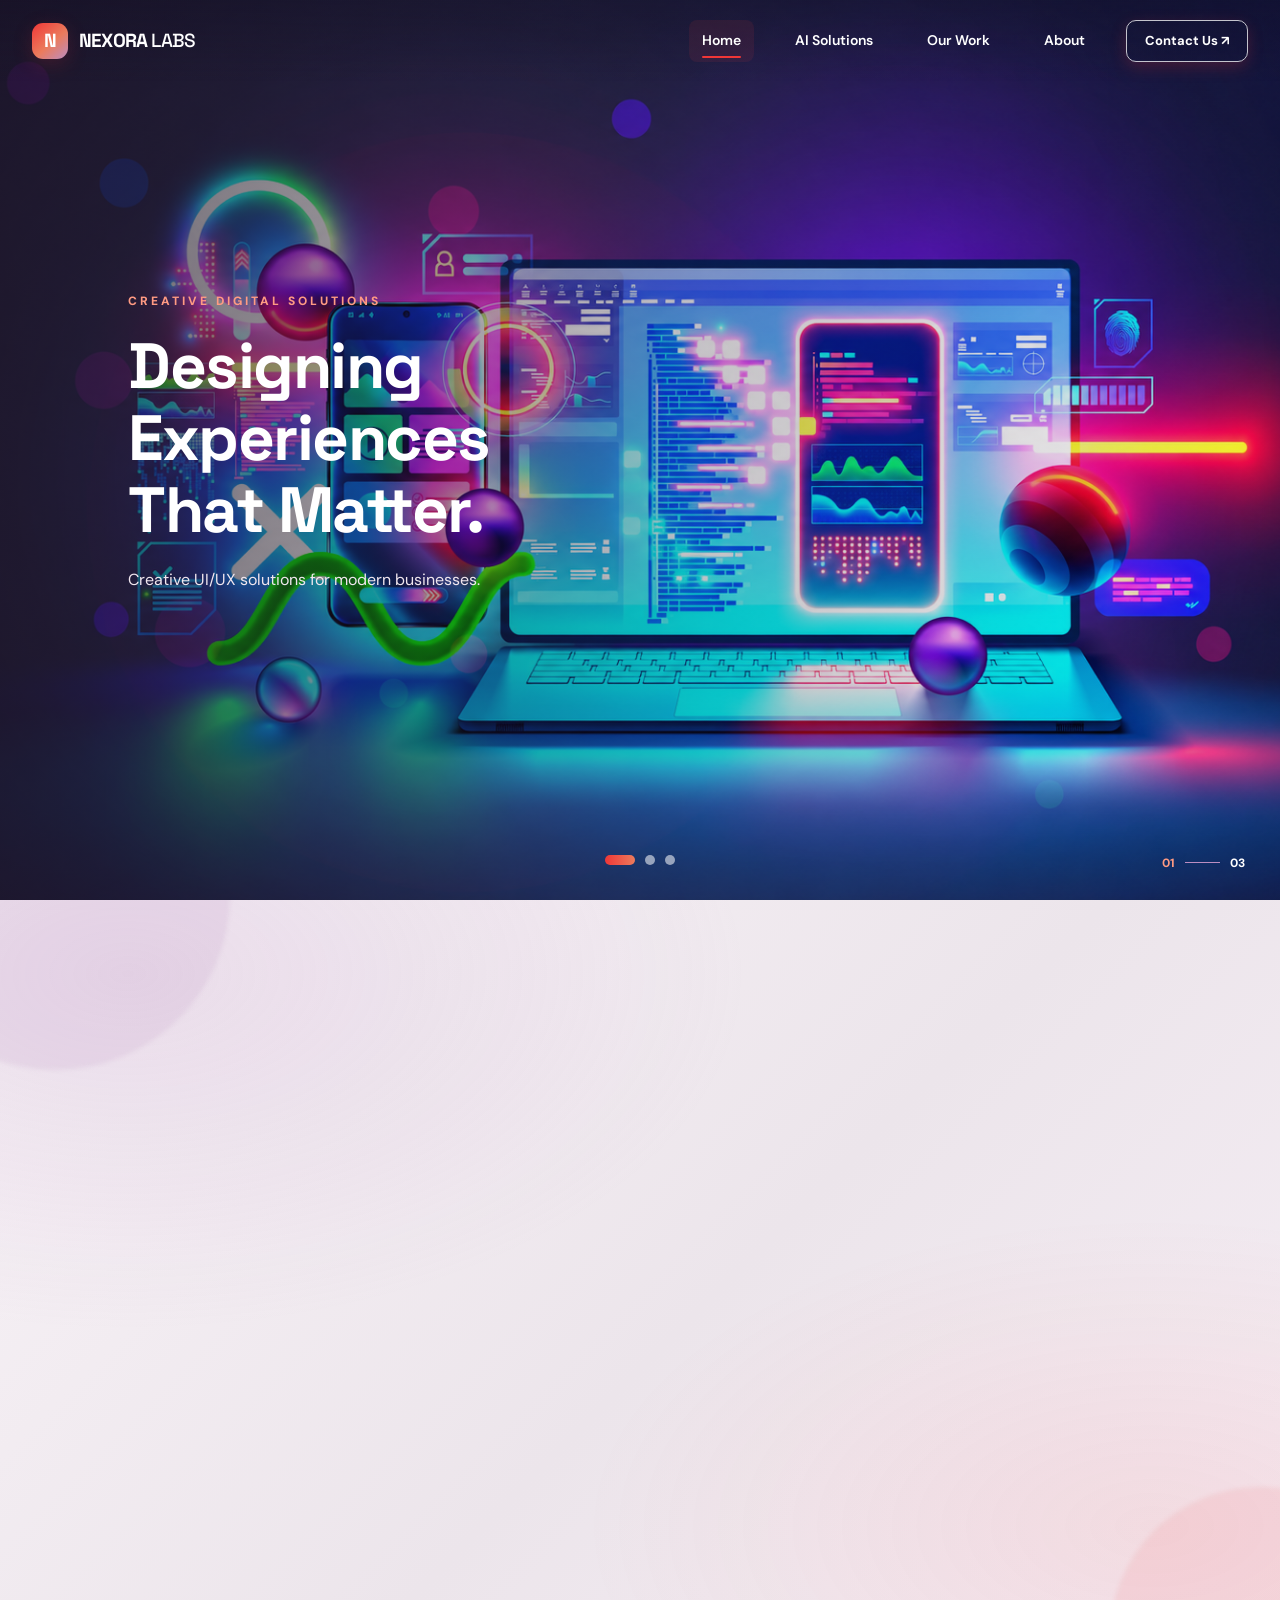
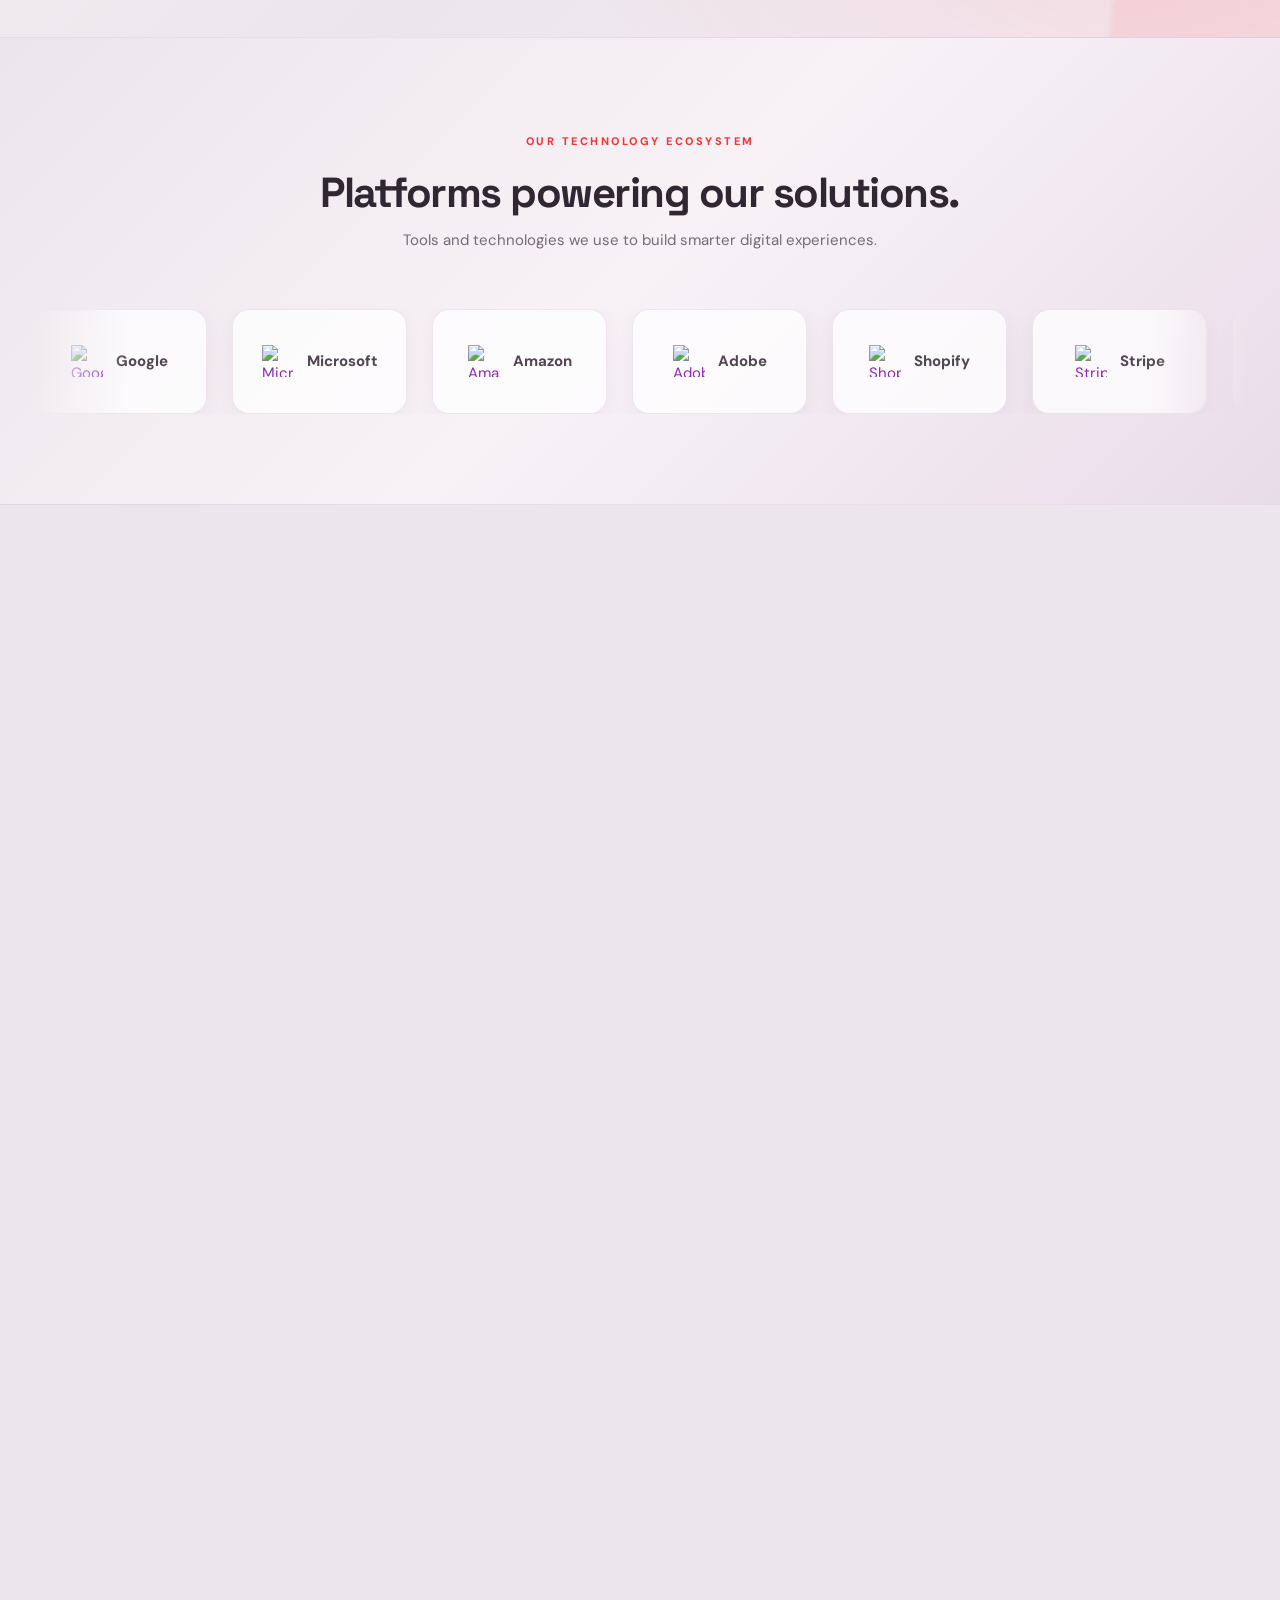
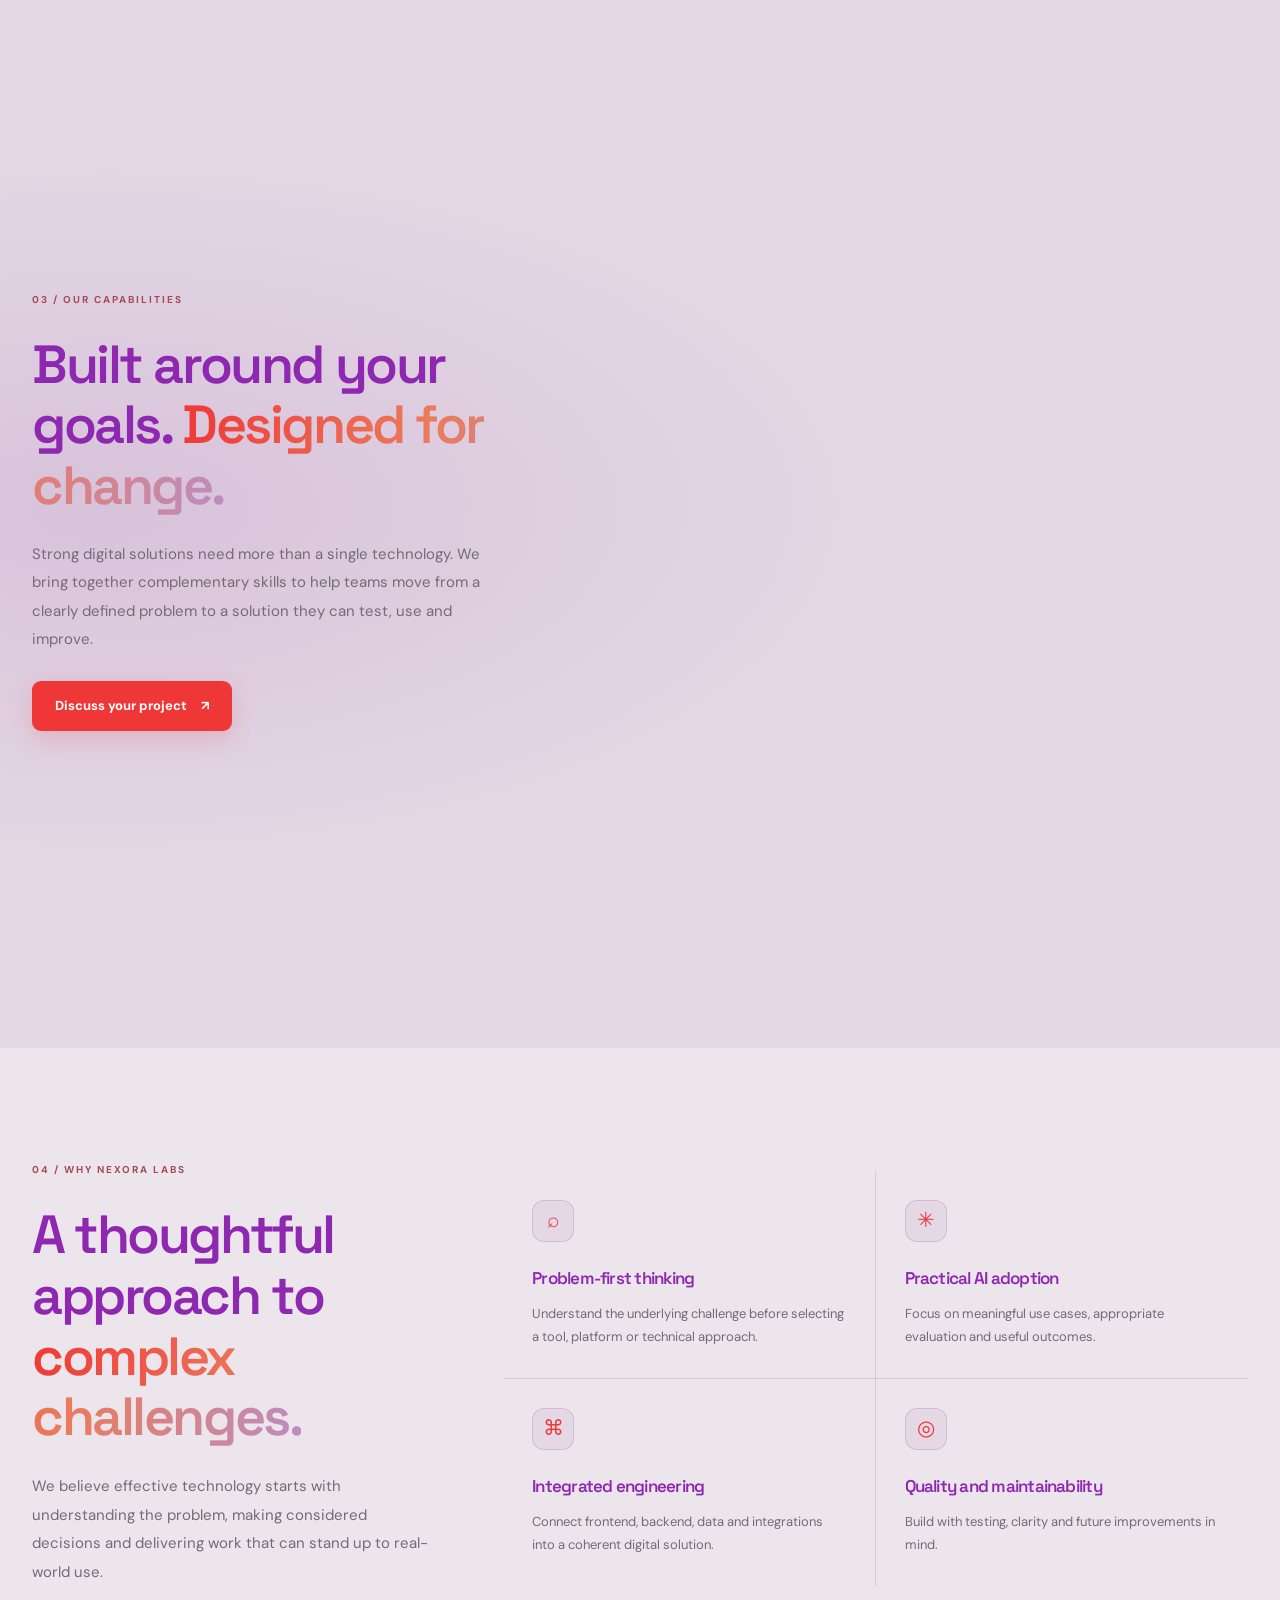
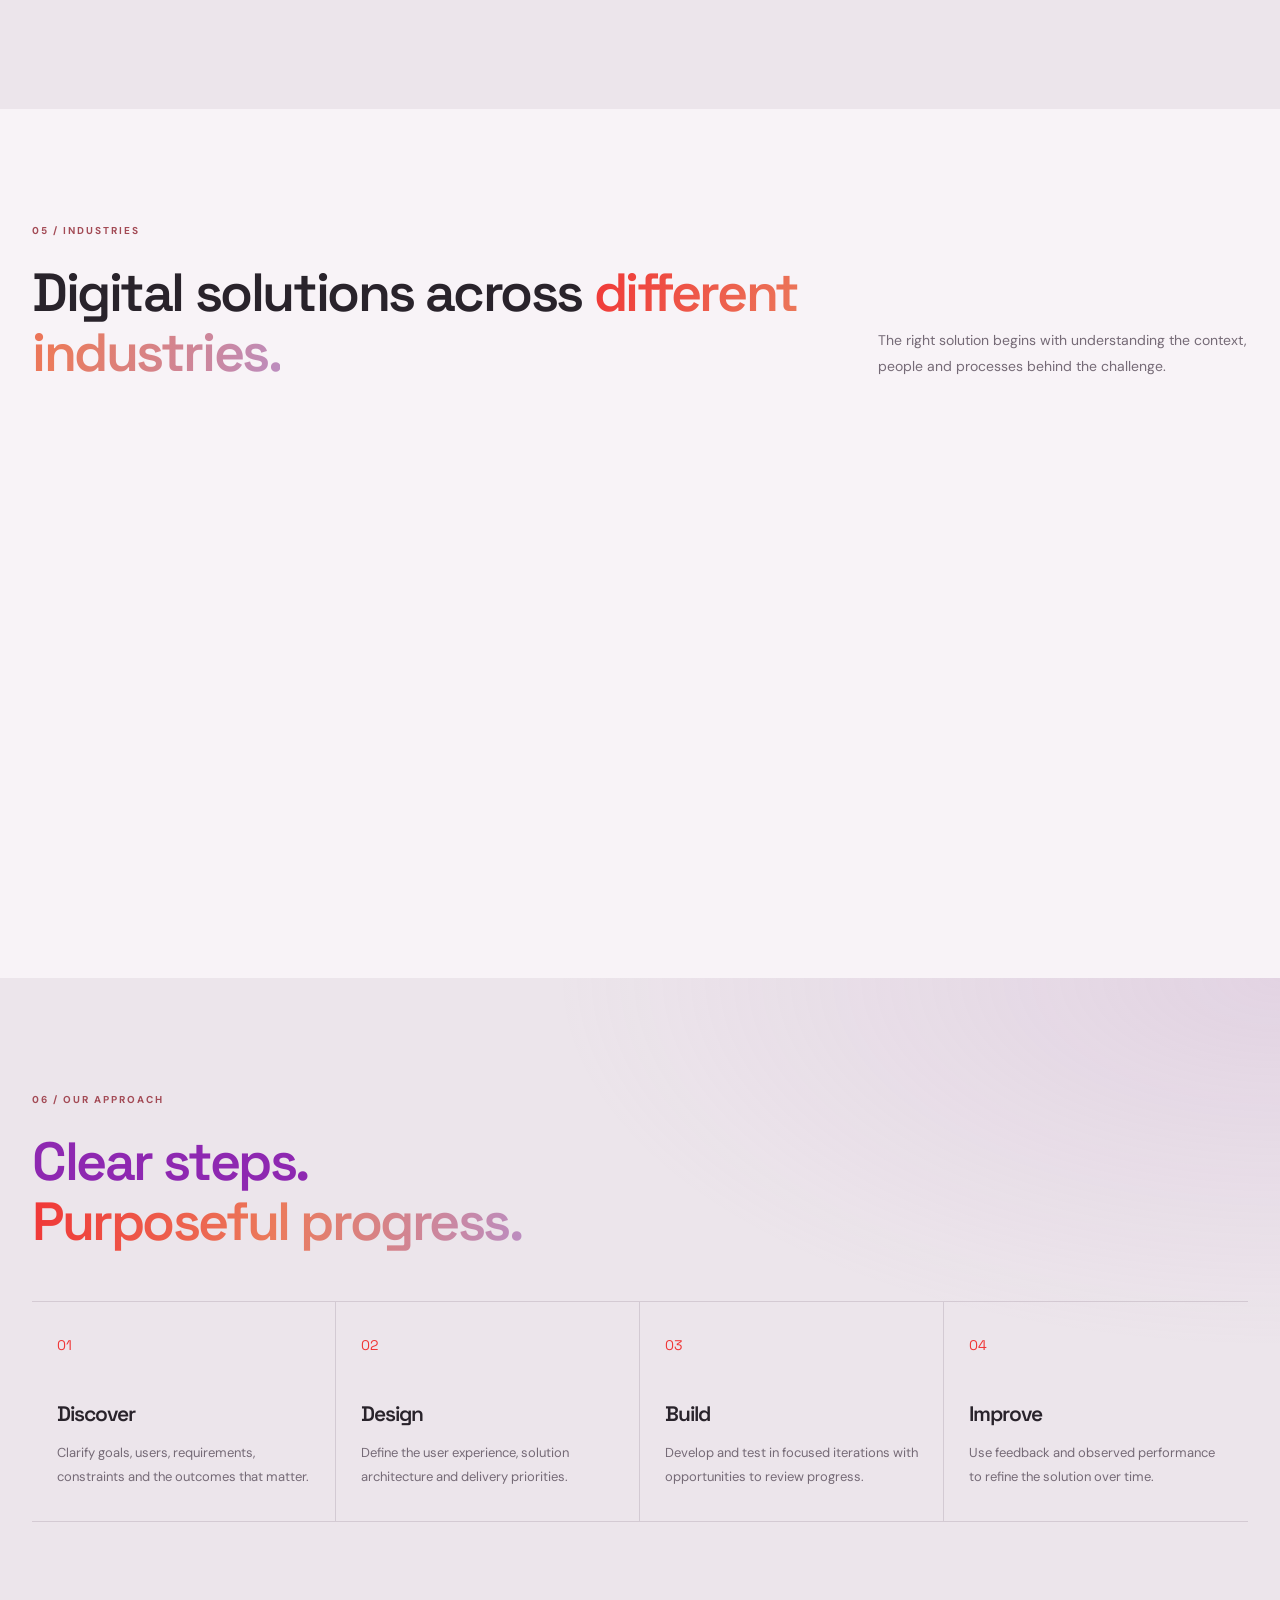
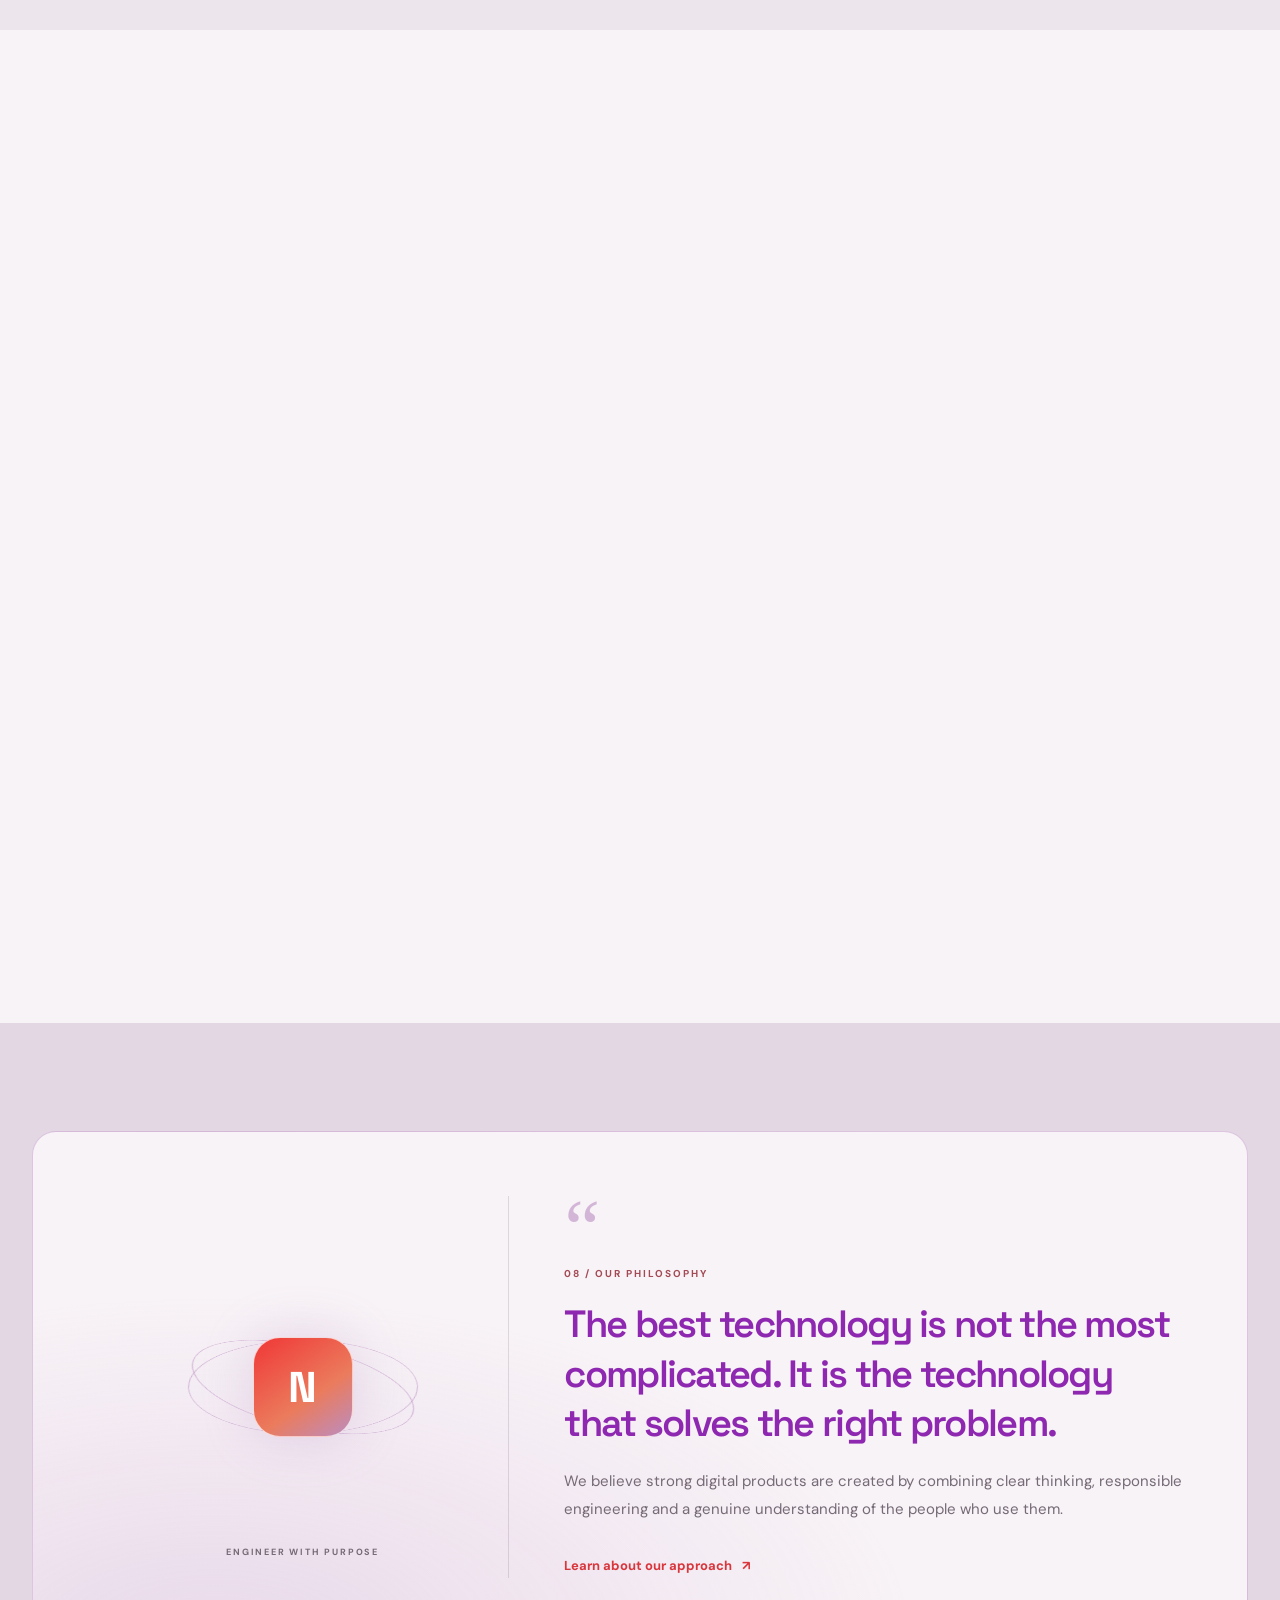
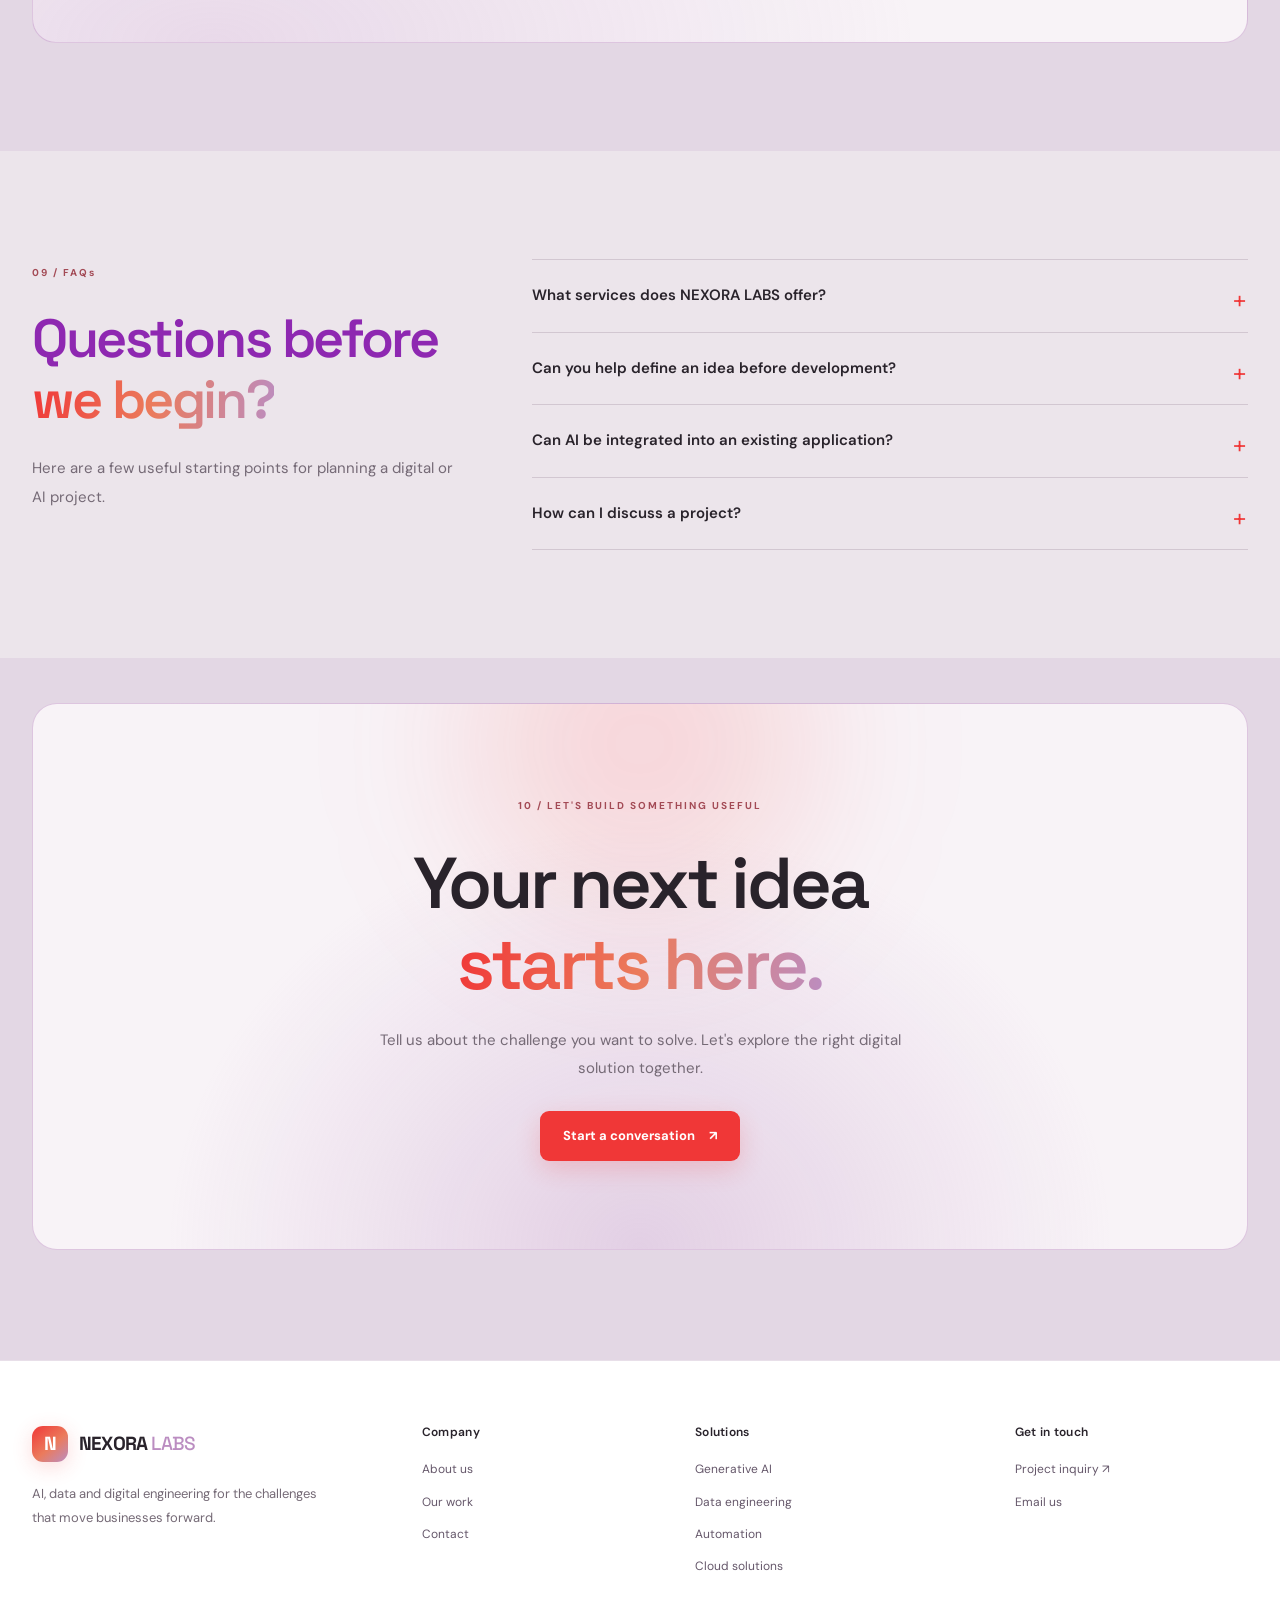
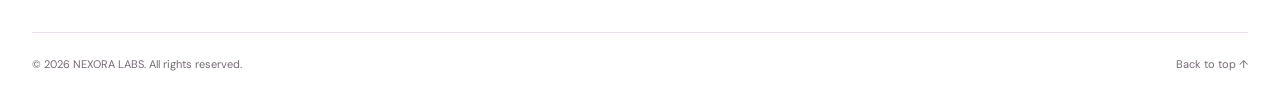
==== commit 91cd7ec5: "Update project pages and images" ====
--- a/index.html
+++ b/index.html
@@ -407,15 +407,12 @@
                 <span class="feature-label">01 / WEB DEVELOPMENT</span>
 
                 <h2>
-                    Fast, flexible
+                    KPS School
                     <span>digital solutions.</span>
                 </h2>
 
                 <p>
-                    We create modern, responsive and scalable websites
-                    that help businesses build a strong digital presence.
-                    From frontend experiences to powerful backend systems,
-                    everything is designed around your needs.
+                    Designed and developed a responsive school website to present the school’s information and make it easy for parents, students, and prospective families to explore. The website highlights the school’s profile, facilities, learning environment, important updates, and contact information.
                 </p>
 
                 <ul class="feature-list">
@@ -425,14 +422,235 @@
                     <li>Performance and optimization</li>
                 </ul>
 
-                <a href="services.html" class="feature-link">
+                <a href="https://kpsbihta.in/" class="feature-link">
+                   Visit Website <span>↗</span>
+                </a>
+            </div>
+
+            <div class="feature-image reveal-right">
+                <img
+                    src="assets/images/web-design-37.jpg"
+                    alt="Web development and coding"
+                >
+            </div>
+
+        </article>
+
+
+        <article class="feature-row reverse">
+
+            <div class="feature-image reveal-left">
+                <img
+                    src="assets/images/web-design-38.jpg"
+                    alt="Artificial intelligence and technology"
+                >
+            </div>
+
+            <div class="feature-content reveal-right">
+                <span class="feature-label">03 / Web Development</span>
+
+                <h2>
+                    Nezamia College of Education’s.
+                    <span>digital solutions.</span>
+                </h2>
+
+                <p>
+                    Developed an AI-powered photo management application that organizes images into categories based on their visual content. Users can import photos for automatic organization and export sorted collections for convenient access and sharing.
+                </p>
+
+                <ul class="feature-list">
+                    <li>Generative AI applications</li>
+                    <li>AI chatbots and assistants</li>
+                    <li>Intelligent workflow automation</li>
+                    <li>Data analytics and insights</li>
+                </ul>
+
+                <a href="https://nezamiacollege.in/Home/Index" class="feature-link">
+                    Vist Website <span>↗</span>
+                </a>
+            </div>
+
+        </article>
+
+
+
+         <article class="feature-row">
+
+            <div class="feature-content reveal-left">
+                <span class="feature-label">03 / WEB DEVELOPMENT</span>
+
+                <h2>
+                    GuestBlock
+                    <span>digital solutions.</span>
+                </h2>
+
+                <p>
+                    Designed and developed a website for GuestBlock to present its services and make key information easy for visitors to find. The site provides a central place to explore the company’s offerings, learn about the business, and get in touch.
+                </p>
+
+                <ul class="feature-list">
+                    <li>Responsive website development</li>
+                    <li>Modern UI/UX design</li>
+                    <li>Backend development and APIs</li>
+                    <li>Performance and optimization</li>
+                </ul>
+
+                <a href="https://guestblock.in/" class="feature-link">
+                   Visit Website <span>↗</span>
+                </a>
+            </div>
+
+            <div class="feature-image reveal-right">
+                <img
+                    src="assets/images/web-design-39.jpg"
+                    alt="Web development and coding"
+                >
+            </div>
+
+        </article>
+
+
+
+        <article class="feature-row reverse">
+
+            <div class="feature-image reveal-left">
+                <img
+                    src="assets/images/web-design-40.jpg"
+                    alt="Artificial intelligence and technology"
+                >
+            </div>
+
+            <div class="feature-content reveal-right">
+                <span class="feature-label">04 / Web Development/span>
+
+                <h2>
+                    Shiksha Ki Udaan.
+                    <span>Digital Solution.</span>
+                </h2>
+
+                <p>
+                    Designed and developed a responsive website to strengthen the school’s digital presence and improve access to essential information. The platform presents the school’s profile, academic environment, facilities, announcements, and contact details, helping students, parents, and prospective families stay informed and connected
+                </p>
+
+                <ul class="feature-list">
+                    <li>Responsive website development</li>
+                    <li>Modern UI/UX design</li>
+                    <li>Backend development and APIs</li>
+                    <li>Performance and optimization</li>
+                </ul>
+
+                <a href="https://www.shikshakiudaan.com/Admin/Login" class="feature-link">
+                    Visit Website <span>↗</span>
+                </a>
+            </div>
+
+        </article>
+
+
+
+        <article class="feature-row">
+
+            <div class="feature-content reveal-left">
+                <span class="feature-label">05 / WEB DEVELOPMENT</span>
+
+                <h2>
+                    Import and Export Business Website
+                    <span>digital solutions.</span>
+                </h2>
+
+                <p>
+                    Designed and developed a responsive website for an import and export business to showcase its products, services, and international trade capabilities. The website helps potential clients explore the company’s offerings and connect with the business.
+                </p>
+
+                <ul class="feature-list">
+                    <li>Responsive website development</li>
+                    <li>Modern UI/UX design</li>
+                    <li>Backend development and APIs</li>
+                    <li>Performance and optimization</li>
+                </ul>
+
+                <a href="#" class="feature-link">
+                   Visit Website <span>↗</span>
+                </a>
+            </div>
+
+            <div class="feature-image reveal-right">
+                <img
+                    src="assets/images/web-design-import.jpg"
+                    alt="Web development and coding"
+                >
+            </div>
+
+        </article>
+
+
+
+        <article class="feature-row reverse">
+
+            <div class="feature-image reveal-left">
+                <img
+                    src="assets/images/web-design-gst.jpg"
+                    alt="Artificial intelligence and technology"
+                >
+            </div>
+
+            <div class="feature-content reveal-right">
+                <span class="feature-label">06 / Web Development</span>
+
+                <h2>
+                    GST Management System.
+                    <span>Digital Solution.</span>
+                </h2>
+
+                <p>
+                   Designed and developed a system to organize GST-related records and simplify tax management. The platform supports invoice tracking, tax calculations, filing preparation, and financial summaries, helping businesses manage their GST data more efficiently.
+                </p>
+
+                <ul class="feature-list">
+                    <li>Responsive website development</li>
+                    <li>Modern UI/UX design</li>
+                    <li>Backend development and APIs</li>
+                    <li>Performance and optimization</li>
+                </ul>
+
+                <a href="#" class="feature-link">
                     Explore solutions <span>↗</span>
                 </a>
             </div>
 
+        </article>
+
+
+
+
+        <article class="feature-row">
+
+            <div class="feature-content reveal-left">
+                <span class="feature-label">07 / WEB DEVELOPMENT</span>
+
+                <h2>
+                    Office Management System
+                    <span>digital solutions.</span>
+                </h2>
+
+                <p>
+                   Designed and developed an office management system to centralize employee records, attendance, task scheduling, document organization, and team activities. The platform helps streamline routine office operations and gives managers an organized view of key workflows.
+
+                <ul class="feature-list">
+                    <li>Responsive website development</li>
+                    <li>Modern UI/UX design</li>
+                    <li>Backend development and APIs</li>
+                    <li>Performance and optimization</li>
+                </ul>
+
+                <a href="#" class="feature-link">
+                   Visit Website <span>↗</span>
+                </a>
+            </div>
+
             <div class="feature-image reveal-right">
                 <img
-                    src="assets/images/web-design-5.jpg"
+                    src="assets/images/web-design-office.jpg"
                     alt="Web development and coding"
                 >
             </div>
@@ -440,29 +658,27 @@
         </article>
 
 
+
         <!-- FEATURE 2: IMAGE LEFT, TEXT RIGHT -->
         <article class="feature-row reverse">
 
             <div class="feature-image reveal-left">
                 <img
-                    src="assets/images/web-design-4.jpg"
+                    src="assets/images/web-design-AI.jpg"
                     alt="Artificial intelligence and technology"
                 >
             </div>
 
             <div class="feature-content reveal-right">
-                <span class="feature-label">02 / AI & AUTOMATION</span>
+                <span class="feature-label">08/ AI & AUTOMATION</span>
 
                 <h2>
-                    Smarter ideas.
+                    AI Photo Organizer.
                     <span>Powered by AI.</span>
                 </h2>
 
                 <p>
-                    Transform your business processes with intelligent
-                    AI solutions and automation. We build practical
-                    technology that simplifies work, improves efficiency
-                    and helps businesses grow.
+                    Developed an AI-powered photo management application that organizes images into categories based on their visual content. Users can import photos for automatic organization and export sorted collections for convenient access and sharing.
                 </p>
 
                 <ul class="feature-list">
--- a/assets/css/styles.css
+++ b/assets/css/styles.css
@@ -5404,4 +5404,192 @@
         width: 100% !important;
         transform: none;
     }
-}+}
+
+
+/* ==========================================
+   NEXORA LABS - COMPACT MOBILE HERO
+========================================== */
+
+@media (max-width: 768px) {
+    .home-slider-section,
+    .home-slider {
+        height: 68vh !important;
+        min-height: 420px !important;
+        max-height: 560px;
+    }
+
+    .home-slider .slide-overlay {
+        left: 8%;
+        right: 8%;
+    }
+
+    .home-slider .slide-overlay h2 {
+        font-size: clamp(27px, 6vw, 34px);
+        line-height: 1.15;
+    }
+
+    .home-slider .slide-overlay p {
+        font-size: 13px;
+        line-height: 1.5;
+    }
+}
+
+@media (max-width: 480px) {
+    .home-slider-section,
+    .home-slider {
+        height: 62vh !important;
+        min-height: 390px !important;
+        max-height: 460px;
+    }
+
+    .home-slider .slide-overlay h2 {
+        font-size: 29px;
+    }
+
+    .home-slider .slider-dots {
+        bottom: 18px;
+    }
+}
+
+
+/* ==========================================
+   MOBILE: IMAGE FIRST, TEXT SECOND
+   NEXORA LABS - HOME FEATURE SHOWCASE
+========================================== */
+
+@media (max-width: 700px) {
+
+    .home-features .feature-row,
+    .home-features .feature-row.reverse {
+        display: flex !important;
+        flex-direction: column !important;
+        gap: 20px !important;
+    }
+
+    /* Image always comes first */
+    .home-features .feature-row > .feature-image,
+    .home-features .feature-row.reverse > .feature-image {
+        order: 1 !important;
+        width: 100%;
+        height: 250px;
+    }
+
+    /* Explanation always comes below image */
+    .home-features .feature-row > .feature-content,
+    .home-features .feature-row.reverse > .feature-content {
+        order: 2 !important;
+        width: 100%;
+        padding: 8px 0;
+    }
+
+    .home-features .feature-image img {
+        width: 100%;
+        height: 100%;
+        object-fit: cover;
+    }
+}
+
+
+/* =====================================
+   MOBILE HORIZONTAL OVERFLOW FIX
+===================================== */
+
+@media (max-width: 768px) {
+
+    html,
+    body {
+        width: 100%;
+        max-width: 100%;
+        overflow-x: hidden !important;
+    }
+
+    *,
+    *::before,
+    *::after {
+        box-sizing: border-box;
+    }
+
+    img,
+    video,
+    iframe {
+        max-width: 100%;
+    }
+
+    .container,
+    .section-padding {
+        max-width: 100%;
+    }
+
+    /* Prevent wide sections from extending viewport */
+    section,
+    header,
+    footer,
+    main {
+        max-width: 100%;
+    }
+}
+
+/* LIGHT THEME MOBILE SIDEBAR */
+
+@media (max-width: 760px) {
+
+    .nav-links,
+    #primary-nav {
+        background: #ece5eb !important;
+    }
+
+    .nav-links > a,
+    #primary-nav > a {
+        color: #342b36 !important;
+    }
+
+    .nav-links > a:hover,  
+    #primary-nav > a:hover,
+    .nav-links > a.active,
+    #primary-nav > a.active {
+        background: #e3d7e4 !important;
+        color: #f03737 !important;
+    }
+
+    .menu-toggle {
+        background: #f8f3f7 !important;
+    }
+}
+
+
+/* MOBILE — INDUSTRY CARDS GAP FIX */
+
+@media (max-width: 600px) {
+
+    .industry-grid {
+        row-gap: 18px !important;
+        gap: 18px !important;
+    }
+
+    .industry-grid .industry-card {
+        margin-top: 0 !important;
+        margin-bottom: 0 !important;
+    }
+
+    /* Keep cards in their original positions */
+    .industry-grid .industry-reveal {
+        transform: none !important;
+        transition-delay: 0s !important;
+    }
+
+    .industry-grid .industry-reveal.industry-visible {
+        transform: none !important;
+    }
+}
+
+
+html,
+body {
+    background-color: #ece5eb;
+}
+
+/* Hide Home Hero Slider Navigation Arrows */
+.home-slider .slider-arrow {
+    display: none !important;
+}               
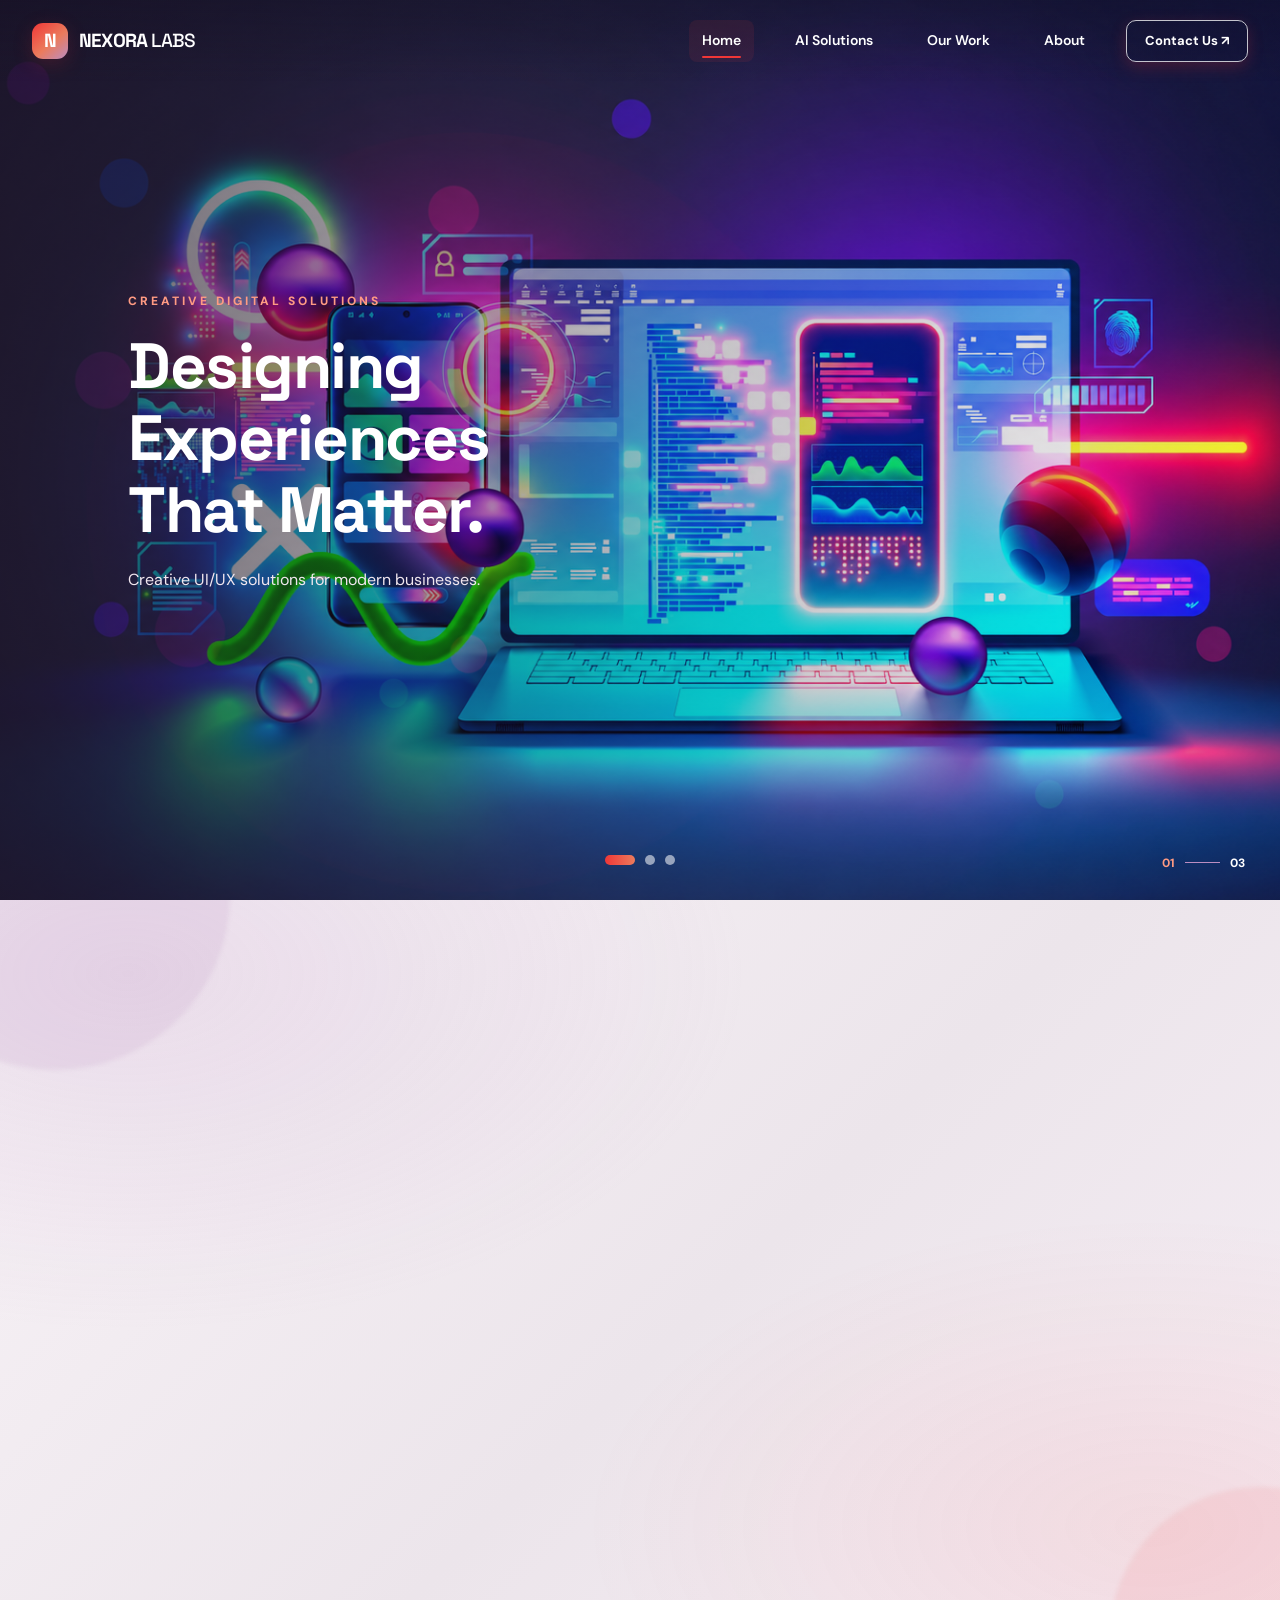
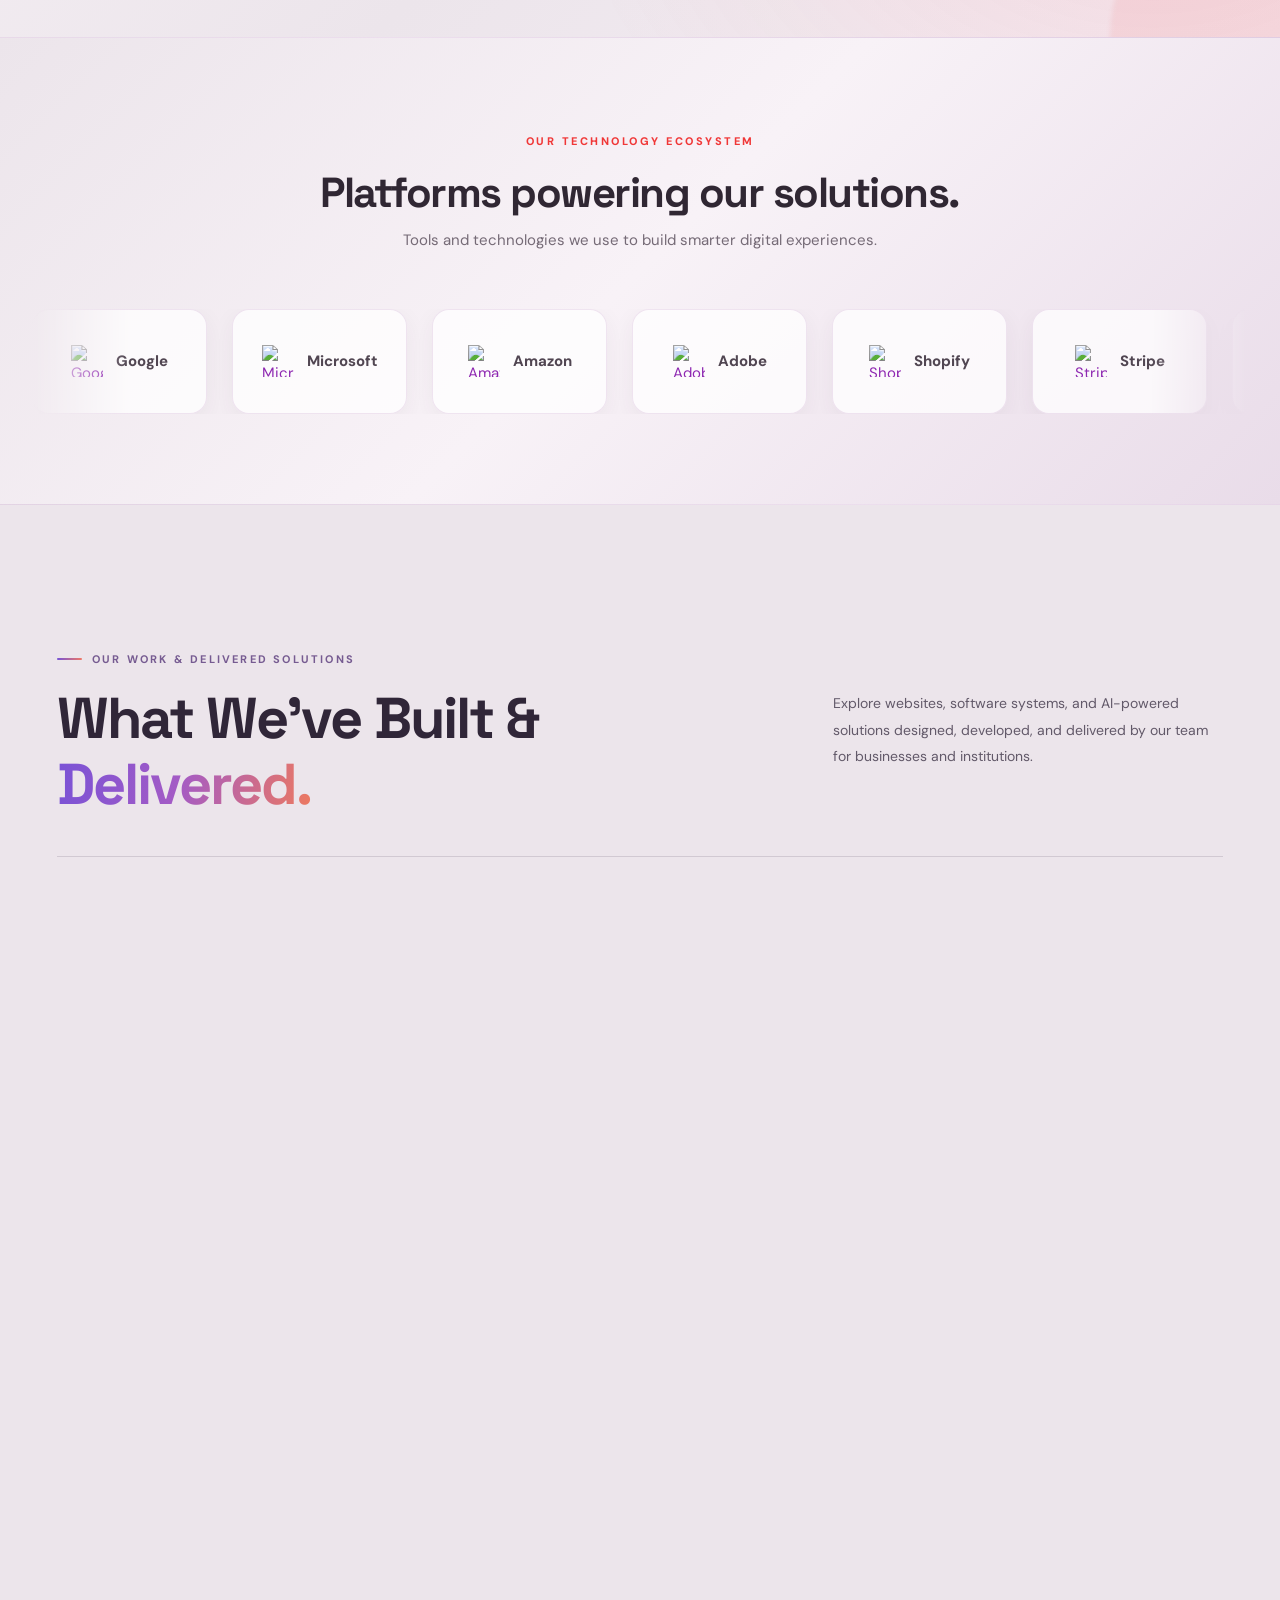
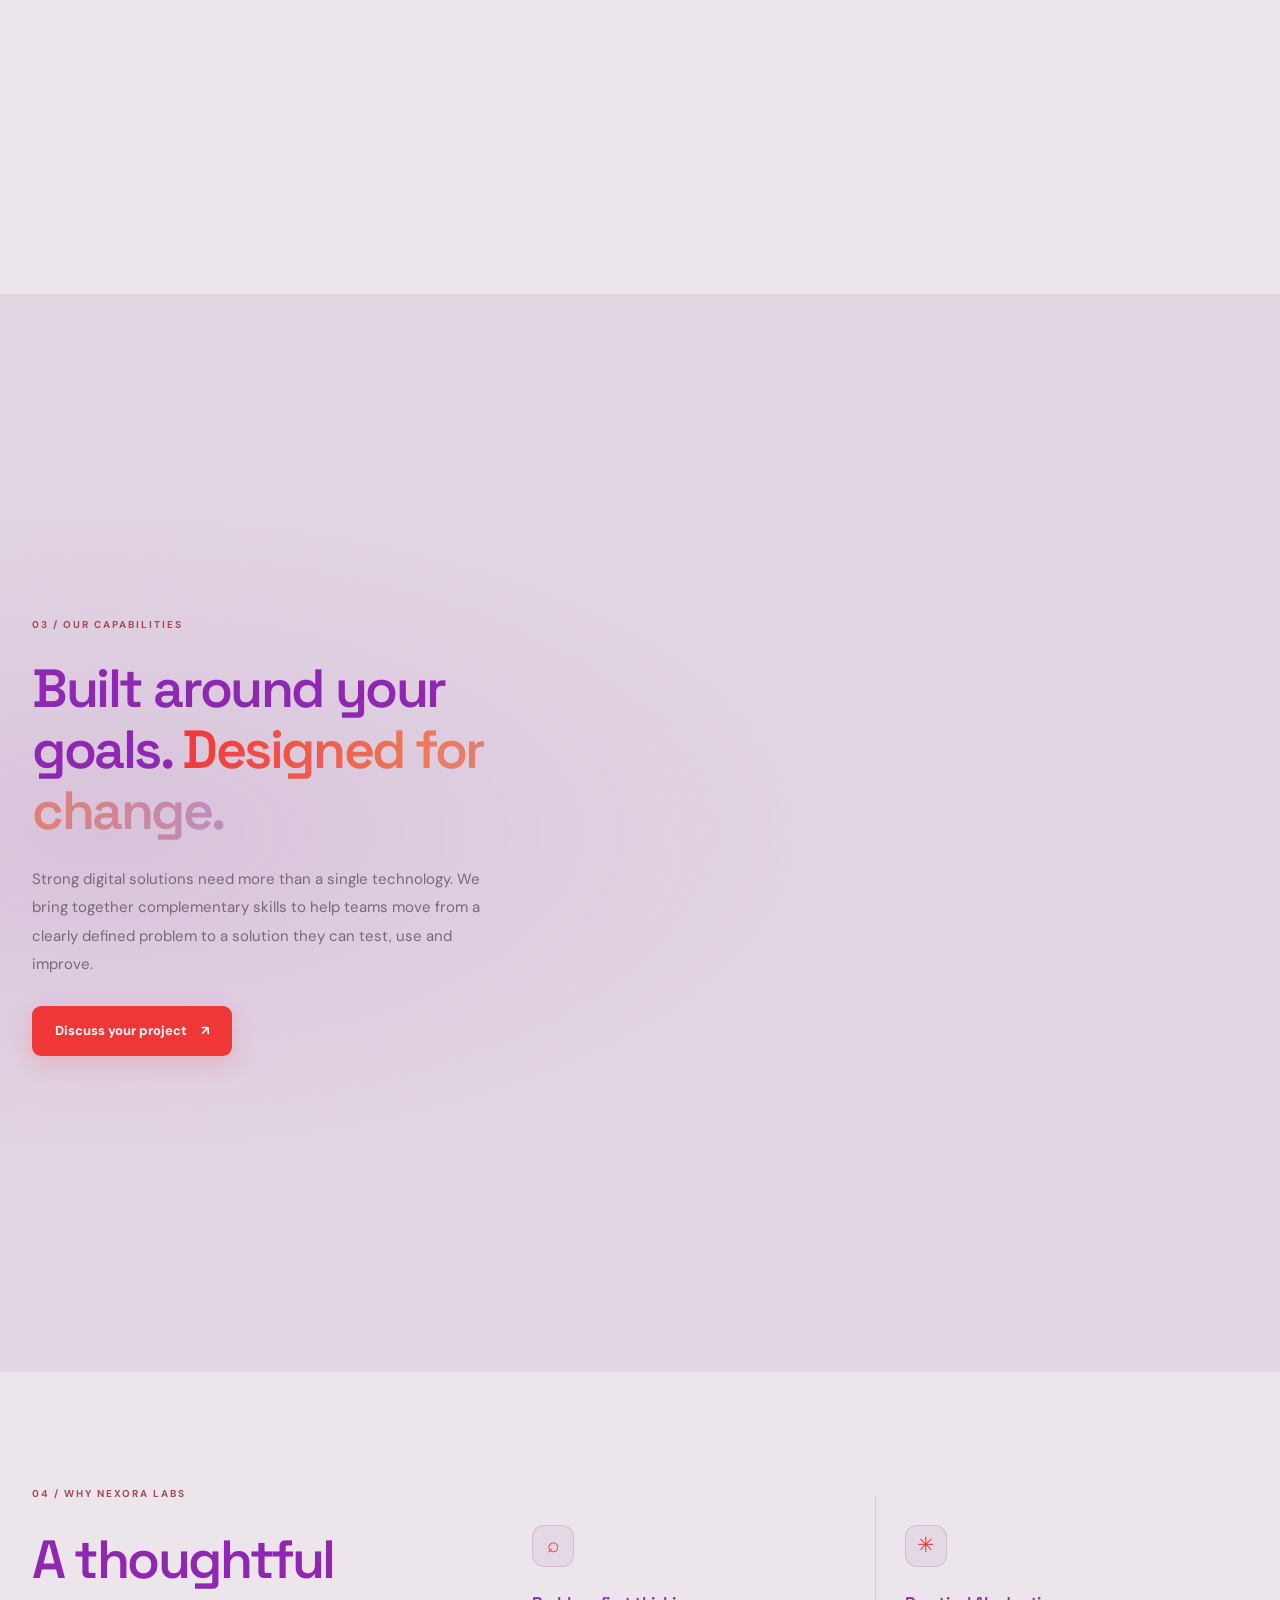
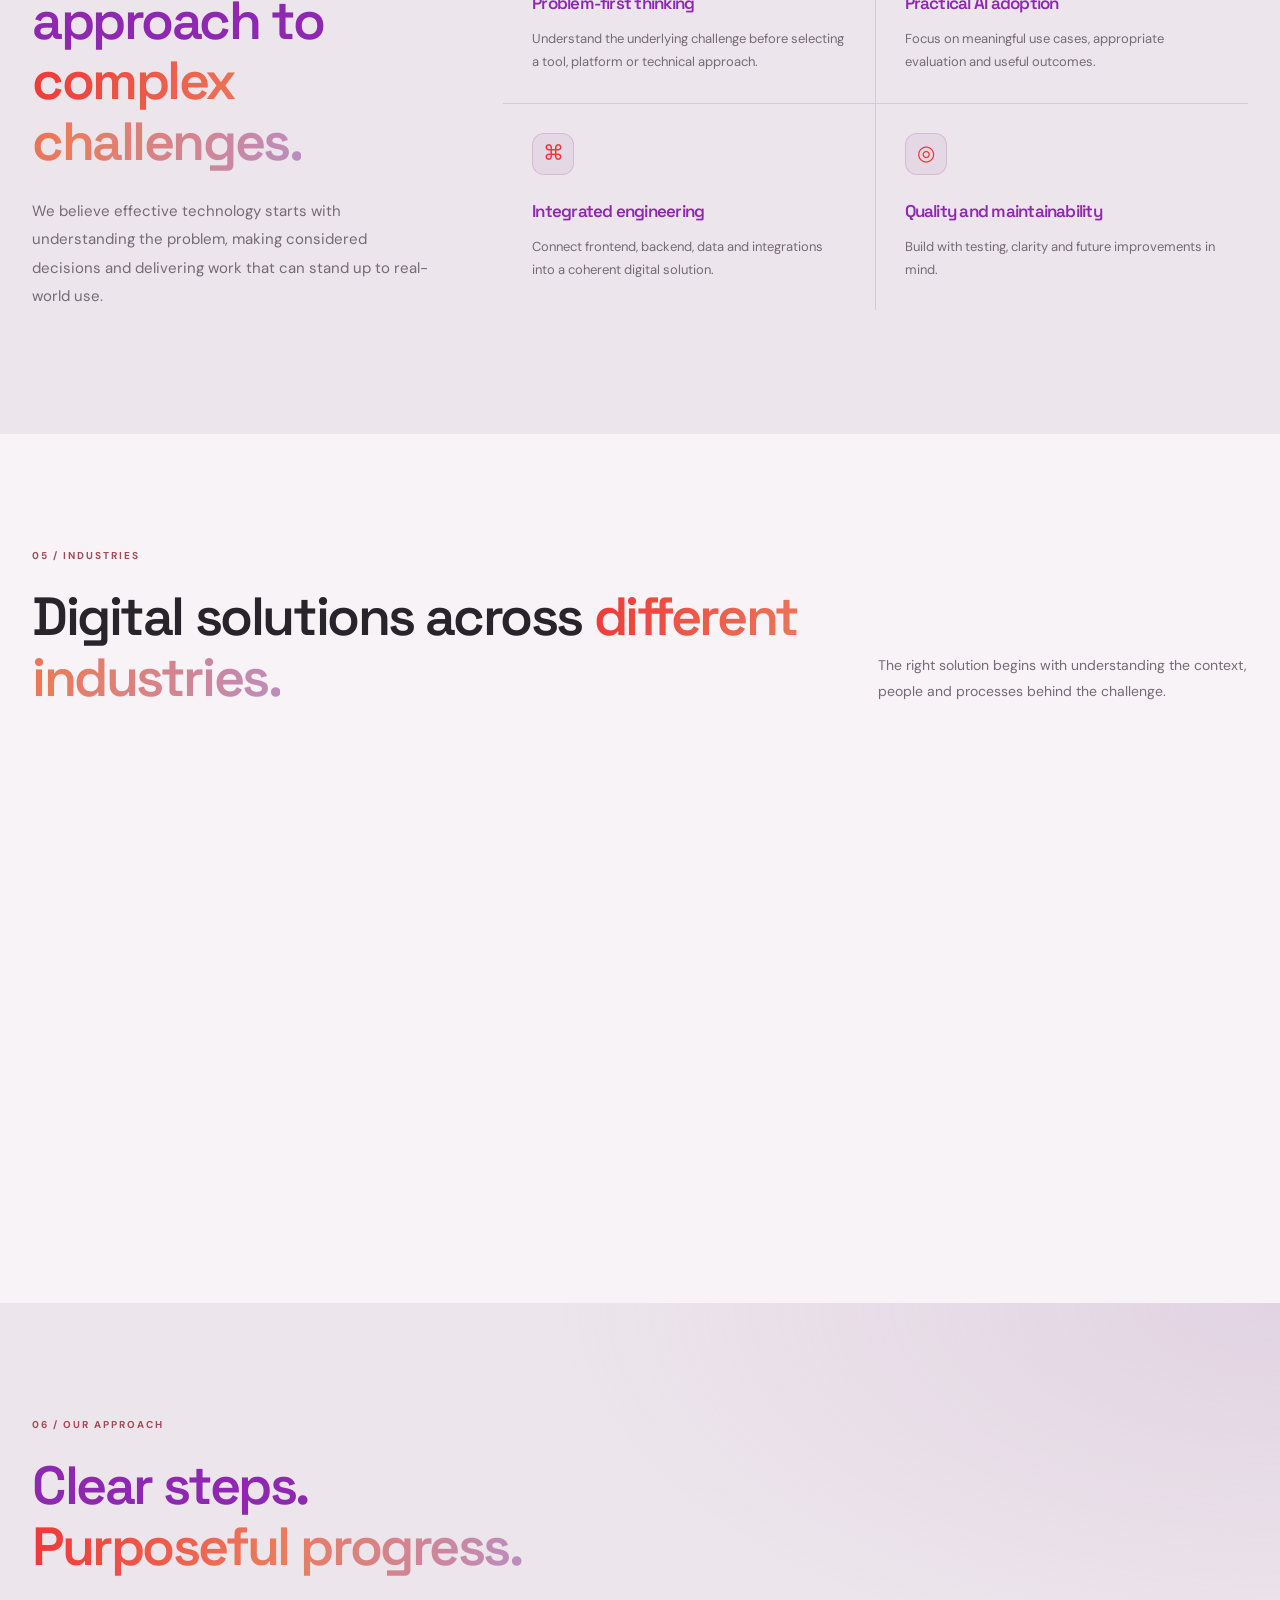
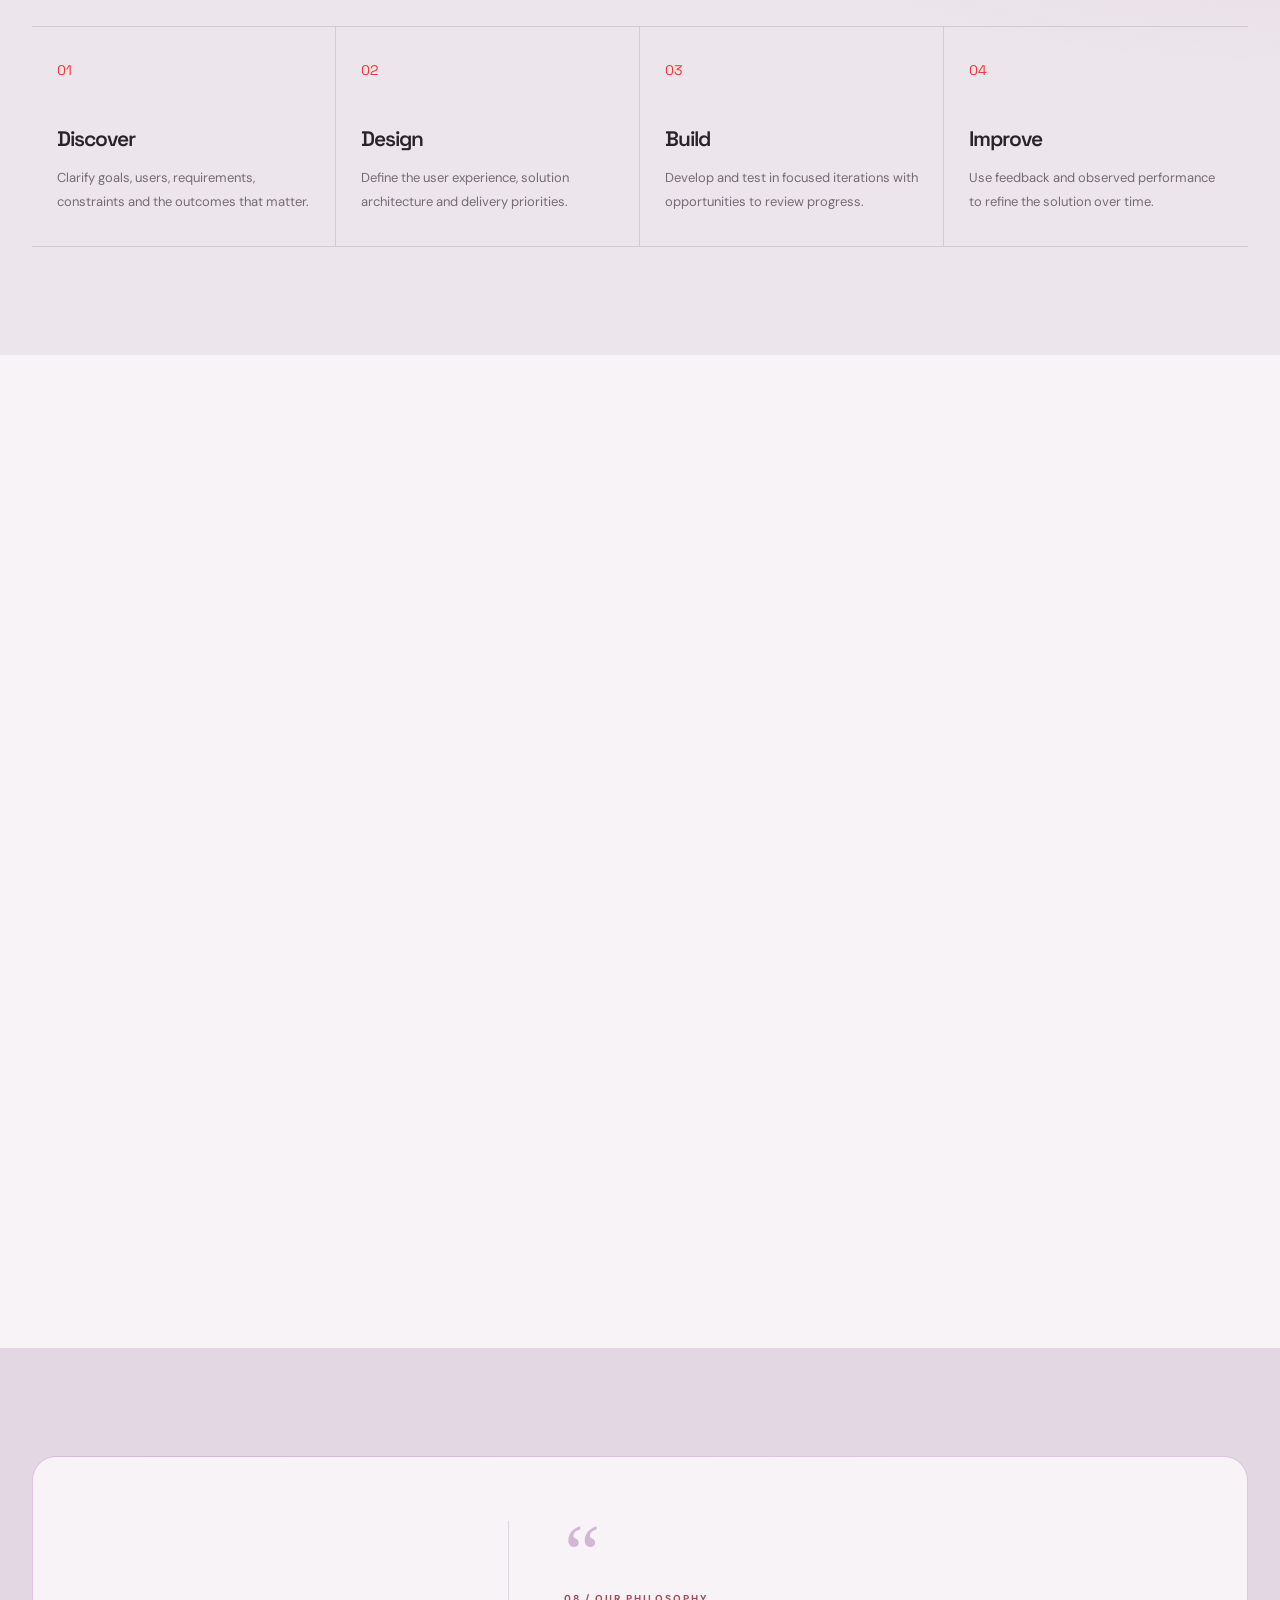
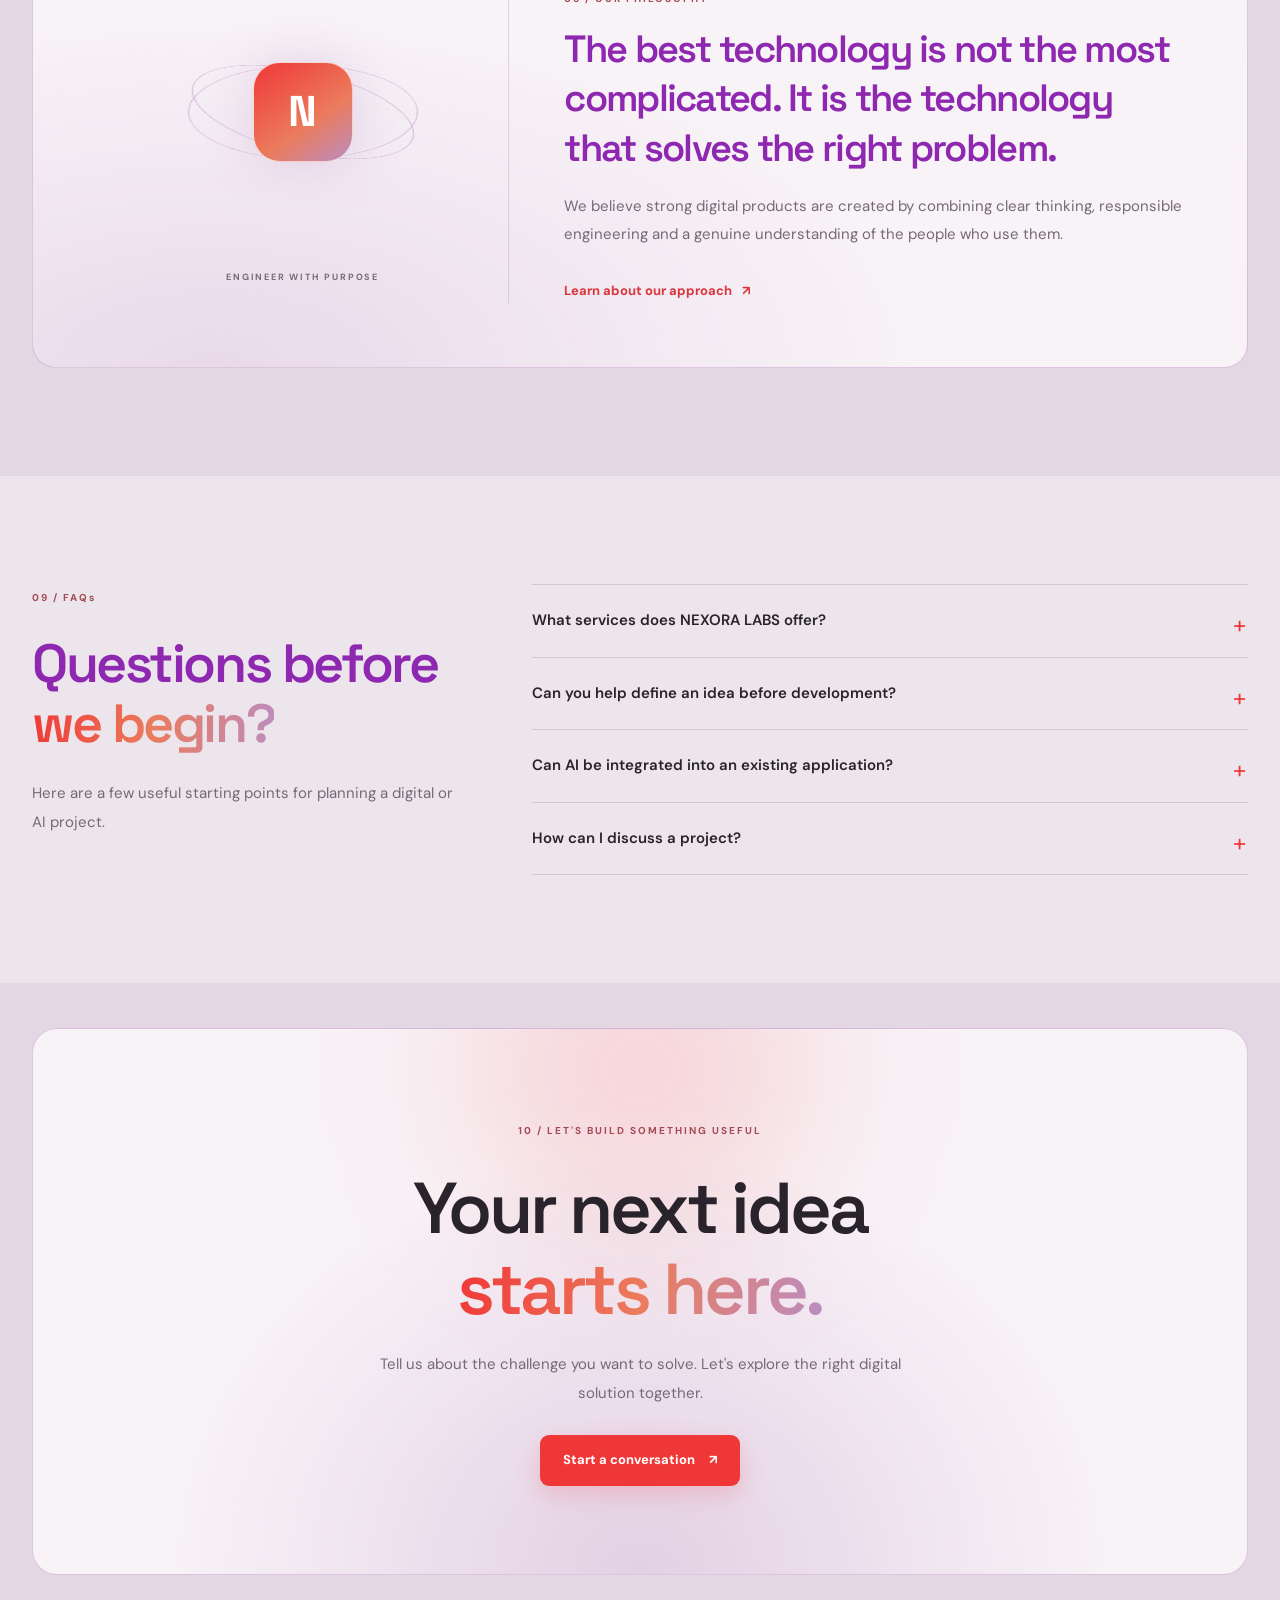
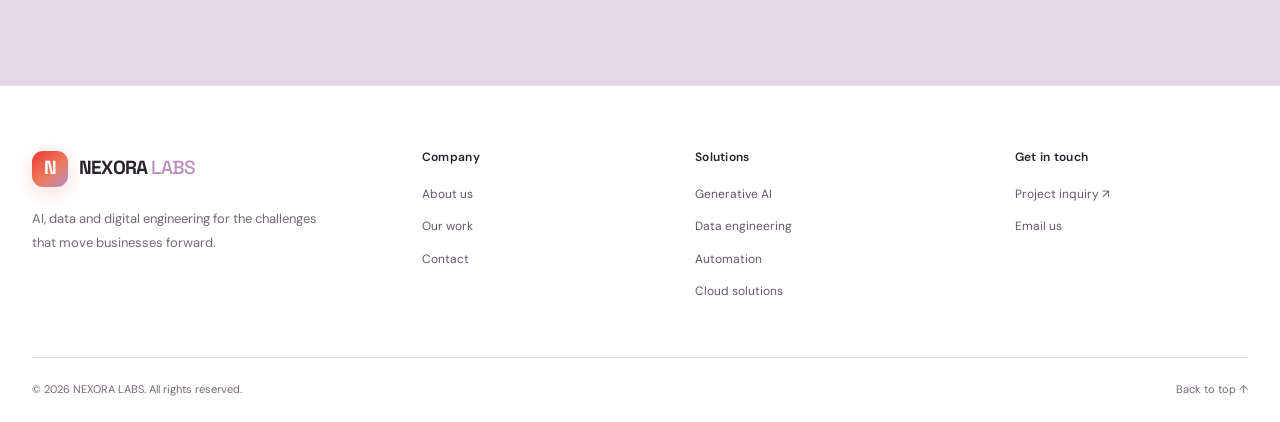
==== commit fbb7b082: "Add heading" ====
--- a/index.html
+++ b/index.html
@@ -400,6 +400,25 @@
 
     <div class="container">
 
+      <div class="section-heading home-features-heading">
+    <div>
+        <span class="section-label">
+            OUR WORK & DELIVERED SOLUTIONS
+        </span>
+
+        <h2>
+            What We've Built &
+            <span class="gradient-text">Delivered.</span>
+        </h2>
+    </div>
+
+    <p class="heading-note">
+        Explore websites, software systems, and AI-powered
+        solutions designed, developed, and delivered by our
+        team for businesses and institutions.
+    </p>
+</div>
+
         <!-- FEATURE 1: TEXT LEFT, IMAGE RIGHT -->
         <article class="feature-row">
 
@@ -511,7 +530,7 @@
 
 
 
-        <article class="feature-row reverse">
+       <article class="feature-row reverse">
 
             <div class="feature-image reveal-left">
                 <img
@@ -521,15 +540,15 @@
             </div>
 
             <div class="feature-content reveal-right">
-                <span class="feature-label">04 / Web Development/span>
+                <span class="feature-label">04/ Web Development</span>
 
                 <h2>
                     Shiksha Ki Udaan.
-                    <span>Digital Solution.</span>
+                    <span>Web Development.</span>
                 </h2>
 
                 <p>
-                    Designed and developed a responsive website to strengthen the school’s digital presence and improve access to essential information. The platform presents the school’s profile, academic environment, facilities, announcements, and contact details, helping students, parents, and prospective families stay informed and connected
+                   Designed and developed a responsive website to strengthen the school’s digital presence and improve access to essential information. The platform presents the school’s profile, academic environment, facilities, announcements, and contact details, helping students, parents, and prospective families stay informed and connected. Users can import photos for automatic organization and export sorted collections for convenient access and sharing.
                 </p>
 
                 <ul class="feature-list">
@@ -539,7 +558,7 @@
                     <li>Performance and optimization</li>
                 </ul>
 
-                <a href="https://www.shikshakiudaan.com/Admin/Login" class="feature-link">
+                <a href="" class="feature-link">
                     Visit Website <span>↗</span>
                 </a>
             </div>
@@ -614,7 +633,7 @@
                 </ul>
 
                 <a href="#" class="feature-link">
-                    Explore solutions <span>↗</span>
+                    Visit Website <span>↗</span>
                 </a>
             </div>
 
@@ -689,7 +708,7 @@
                 </ul>
 
                 <a href="services.html" class="feature-link">
-                    Explore solutions <span>↗</span>
+                    Visit Website <span>↗</span>
                 </a>
             </div>
 
--- a/assets/css/styles.css
+++ b/assets/css/styles.css
@@ -5592,4 +5592,228 @@
 /* Hide Home Hero Slider Navigation Arrows */
 .home-slider .slider-arrow {
     display: none !important;
-}               +}               
+
+
+
+
+/* ==========================================
+   HOME FEATURES — RESPONSIVE HEADING
+========================================== */
+
+.home-features-heading {
+    position: relative;
+    display: flex;
+    align-items: center;
+    justify-content: space-between;
+    gap: 40px;
+    margin-bottom: 65px;
+    padding: 38px 0;
+    border-bottom: 1px solid rgba(177, 200, 255, 0.16);
+
+    animation: homeHeadingReveal 0.9s ease both;
+}
+
+/* Small label */
+.home-features-heading .section-label {
+    display: inline-flex;
+    align-items: center;
+    gap: 10px;
+    margin-bottom: 18px;
+    color: #8fa7d0;
+    font-size: 11px;
+    font-weight: 700;
+    letter-spacing: 2.2px;
+}
+
+.home-features-heading .section-label::before {
+    content: "";
+    width: 25px;
+    height: 2px;
+    border-radius: 10px;
+    background: linear-gradient(90deg, #4388ff, #9564ff);
+}
+
+/* Main heading */
+.home-features-heading h2 {
+    max-width: 700px;
+    margin: 0;
+    color: #f8faff;
+    font-family: "Space Grotesk", sans-serif;
+    font-size: clamp(34px, 4.5vw, 58px);
+    font-weight: 700;
+    line-height: 1.15;
+    letter-spacing: -2px;
+}
+
+/* Gradient text */
+.home-features-heading h2 .gradient-text {
+    display: inline-block;
+    background: linear-gradient(
+        100deg,
+        #78bcff,
+        #9564ff,
+        #ff9b54
+    );
+    background-size: 200% auto;
+    background-clip: text;
+    -webkit-background-clip: text;
+    -webkit-text-fill-color: transparent;
+    animation: headingGradient 5s ease infinite;
+}
+
+/* Description */
+.home-features-heading .heading-note {
+    flex: 0 1 390px;
+    max-width: 390px;
+    margin: 0;
+    color: #a8b7cf;
+    font-size: 14px;
+    line-height: 1.9;
+}
+
+/* Heading entrance animation */
+@keyframes homeHeadingReveal {
+    from {
+        opacity: 0;
+        transform: translateY(35px);
+    }
+    to {
+        opacity: 1;
+        transform: translateY(0);
+    }
+}
+
+/* Gradient movement */
+@keyframes headingGradient {
+    0%, 100% {
+        background-position: 0% center;
+    }
+    50% {
+        background-position: 100% center;
+    }
+}
+
+/* Tablet */
+@media (max-width: 900px) {
+    .home-features-heading {
+        gap: 25px;
+        margin-bottom: 48px;
+        padding: 30px 0;
+    }
+
+    .home-features-heading h2 {
+        font-size: clamp(32px, 5vw, 45px);
+    }
+
+    .home-features-heading .heading-note {
+        flex-basis: 320px;
+        font-size: 13px;
+    }
+}
+
+/* Mobile */
+@media (max-width: 600px) {
+    .home-features-heading {
+        flex-direction: column;
+        align-items: flex-start;
+        gap: 15px;
+        margin-bottom: 35px;
+        padding: 25px 0;
+    }
+
+    .home-features-heading .section-label {
+        margin-bottom: 13px;
+        font-size: 9px;
+        letter-spacing: 1.7px;
+    }
+
+    .home-features-heading h2 {
+        font-size: clamp(30px, 8vw, 39px);
+        line-height: 1.2;
+        letter-spacing: -1.3px;
+    }
+
+    .home-features-heading .heading-note {
+        max-width: 100%;
+        flex: none;
+        font-size: 13px;
+        line-height: 1.8;
+    }
+}
+
+/* Small mobile */
+@media (max-width: 380px) {
+    .home-features-heading h2 {
+        font-size: 29px;
+    }
+
+    .home-features-heading {
+        margin-bottom: 28px;
+    }
+}
+
+/* Accessibility */
+@media (prefers-reduced-motion: reduce) {
+    .home-features-heading,
+    .home-features-heading h2 .gradient-text {
+        animation: none;
+    }
+}
+
+
+
+/* ==========================================
+   HOME FEATURES HEADING — COLOR FIX
+========================================== */
+
+.home-features-heading {
+    border-bottom: 1px solid rgba(55, 40, 65, 0.14);
+}
+
+/* Section label */
+.home-features-heading .section-label {
+    color: #765b91 !important;
+}
+
+.home-features-heading .section-label::before {
+    background: linear-gradient(90deg, #7654d6, #f07865);
+}
+
+/* Main heading */
+.home-features-heading h2 {
+    color: #302638 !important;
+}
+
+/* Gradient heading */
+.home-features-heading h2 .gradient-text {
+    background: linear-gradient(
+        100deg,
+        #7952d6 0%,
+        #a45bc5 48%,
+        #ed795f 100%
+    ) !important;
+
+    background-size: 200% auto;
+    background-clip: text !important;
+    -webkit-background-clip: text !important;
+    -webkit-text-fill-color: transparent !important;
+}
+
+/* Description */
+.home-features-heading .heading-note {
+    color: #625969 !important;
+}
+
+/* Mobile readability */
+@media (max-width: 600px) {
+    .home-features-heading h2 {
+        color: #302638 !important;
+    }
+
+    .home-features-heading .heading-note {
+        color: #625969 !important;
+    }
+}
+
+
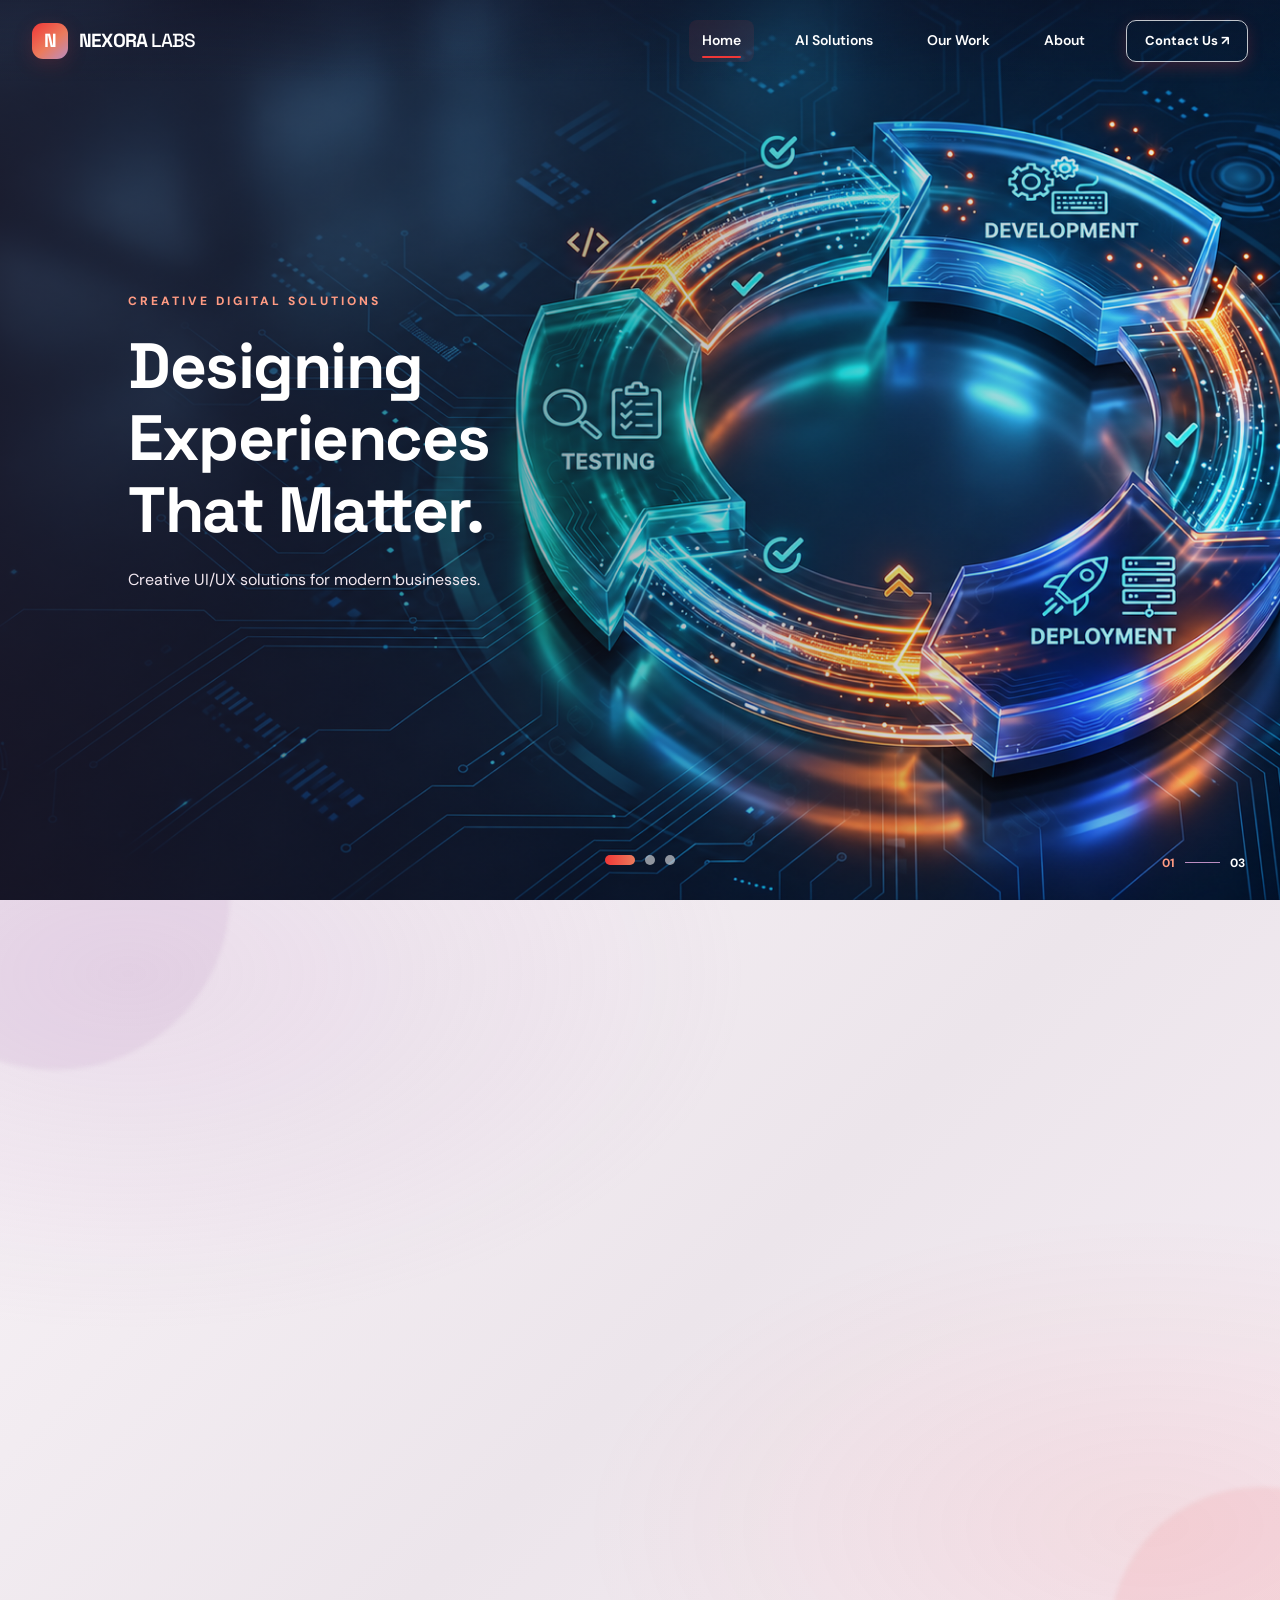
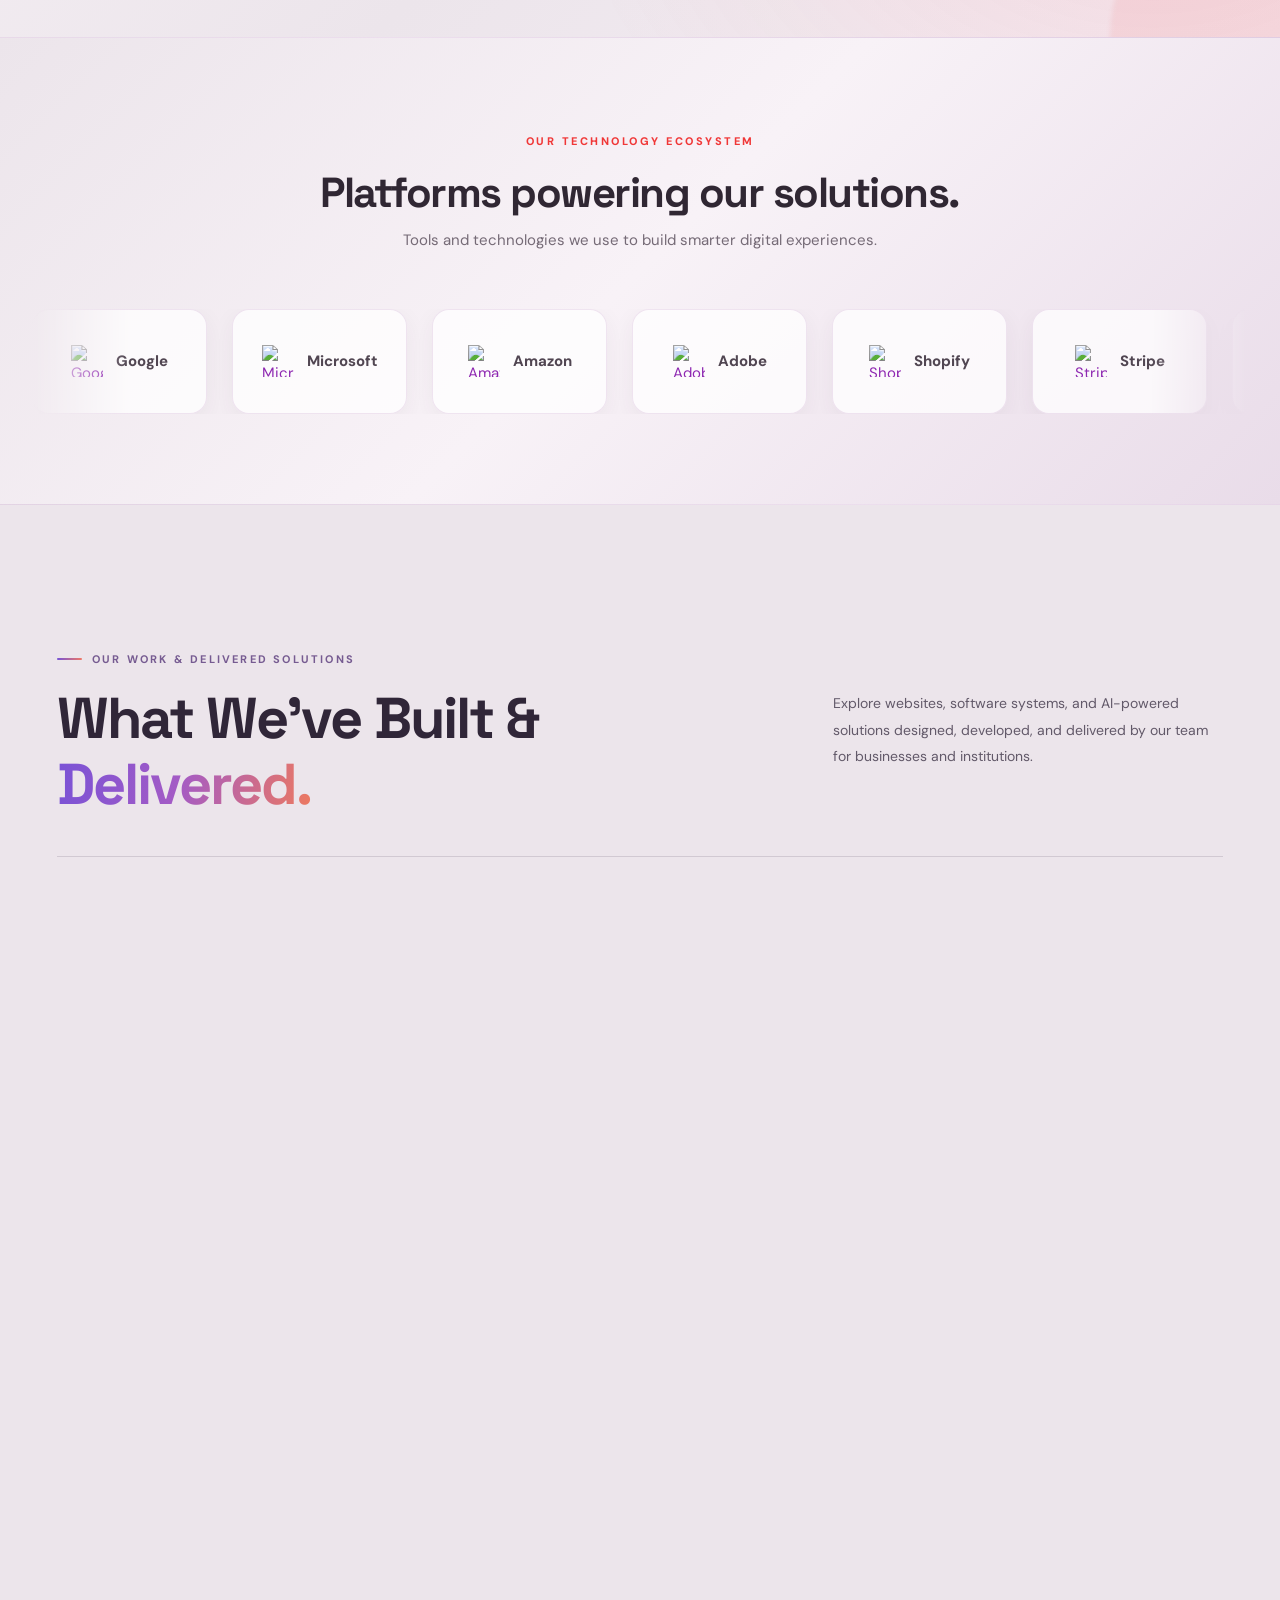
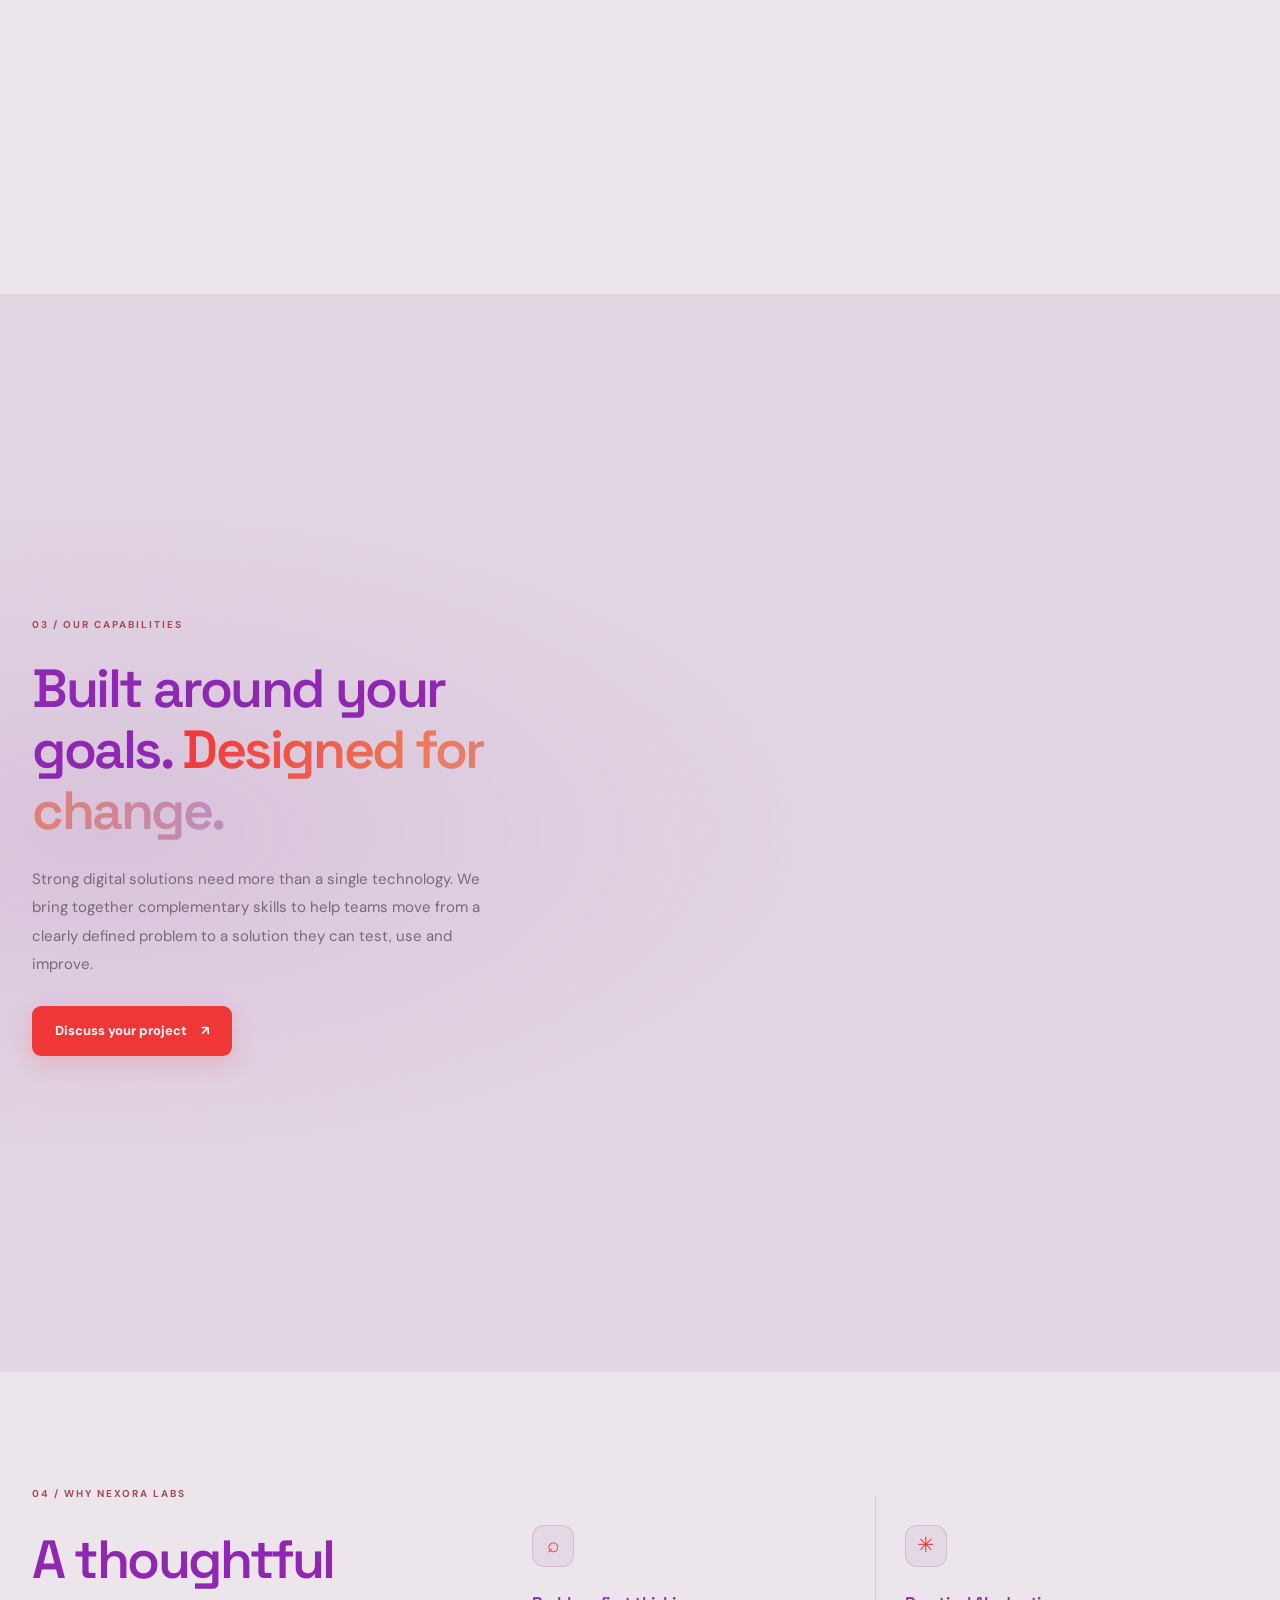
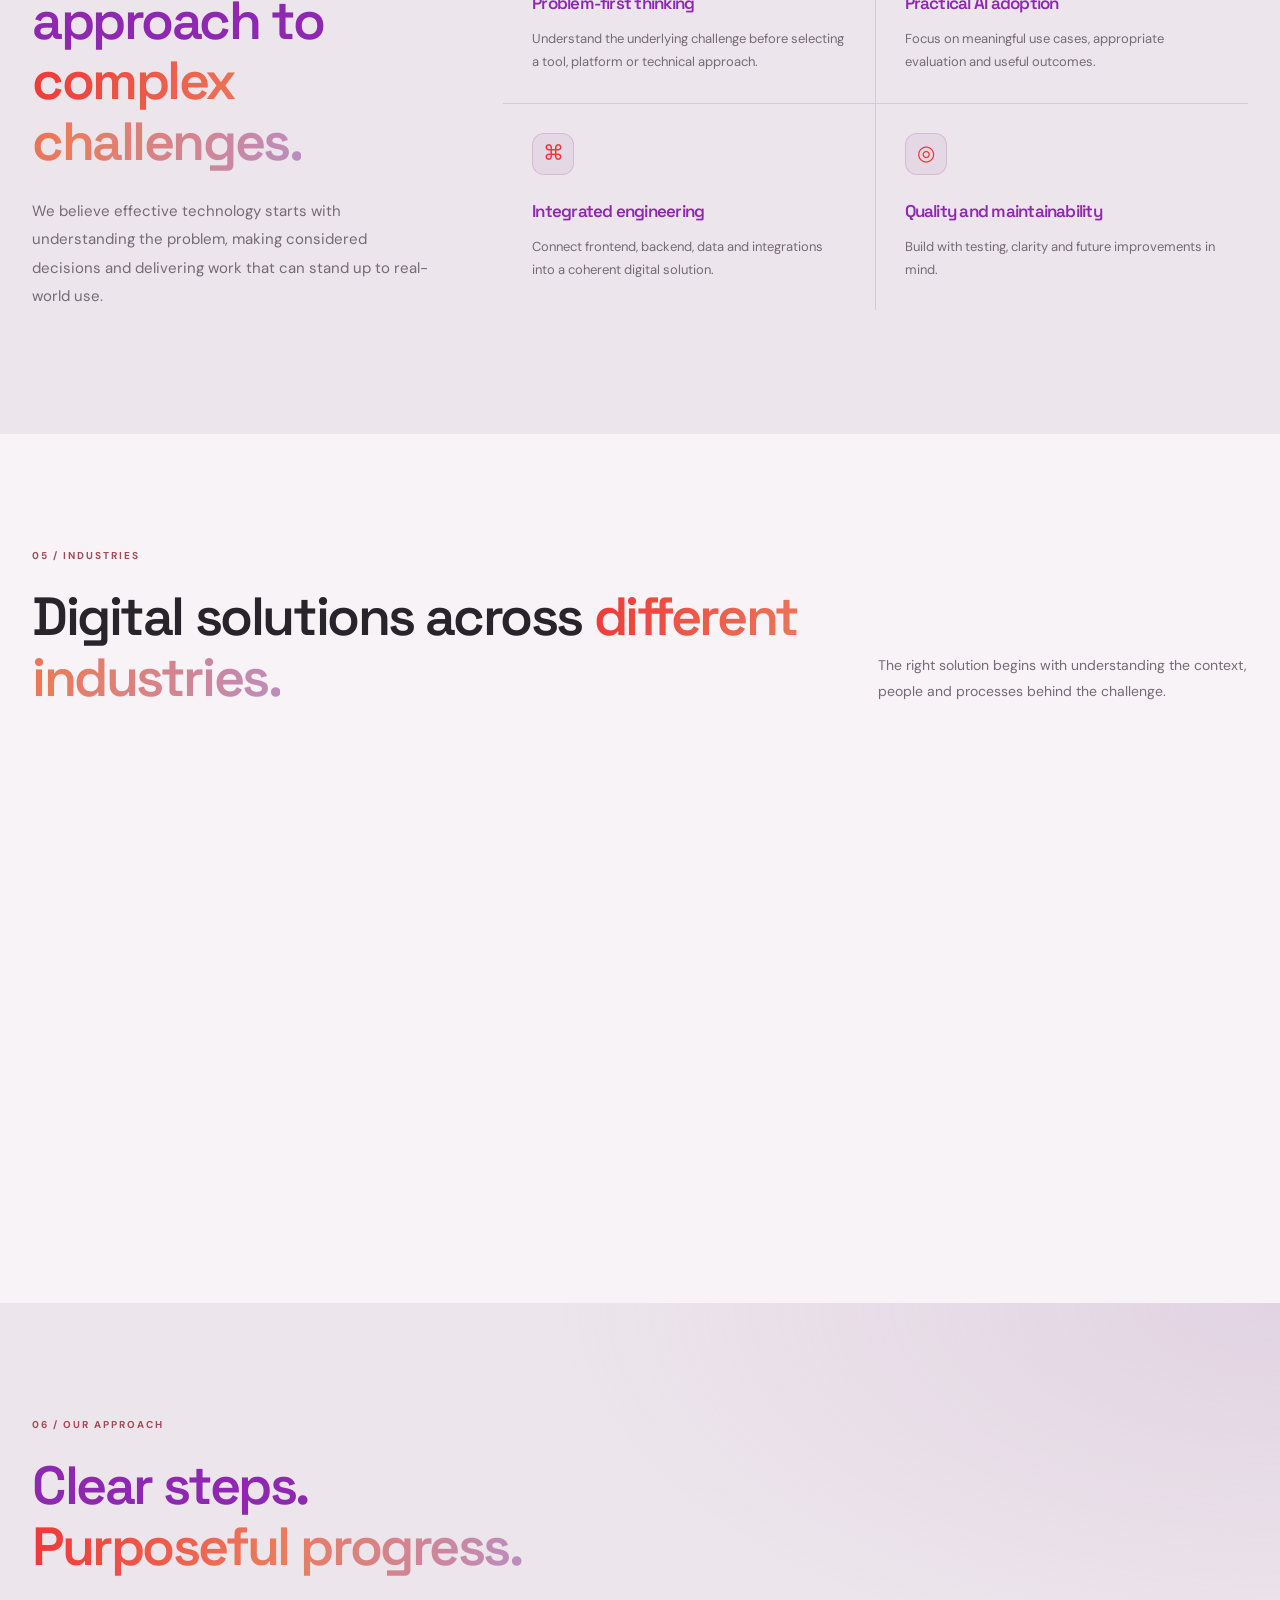
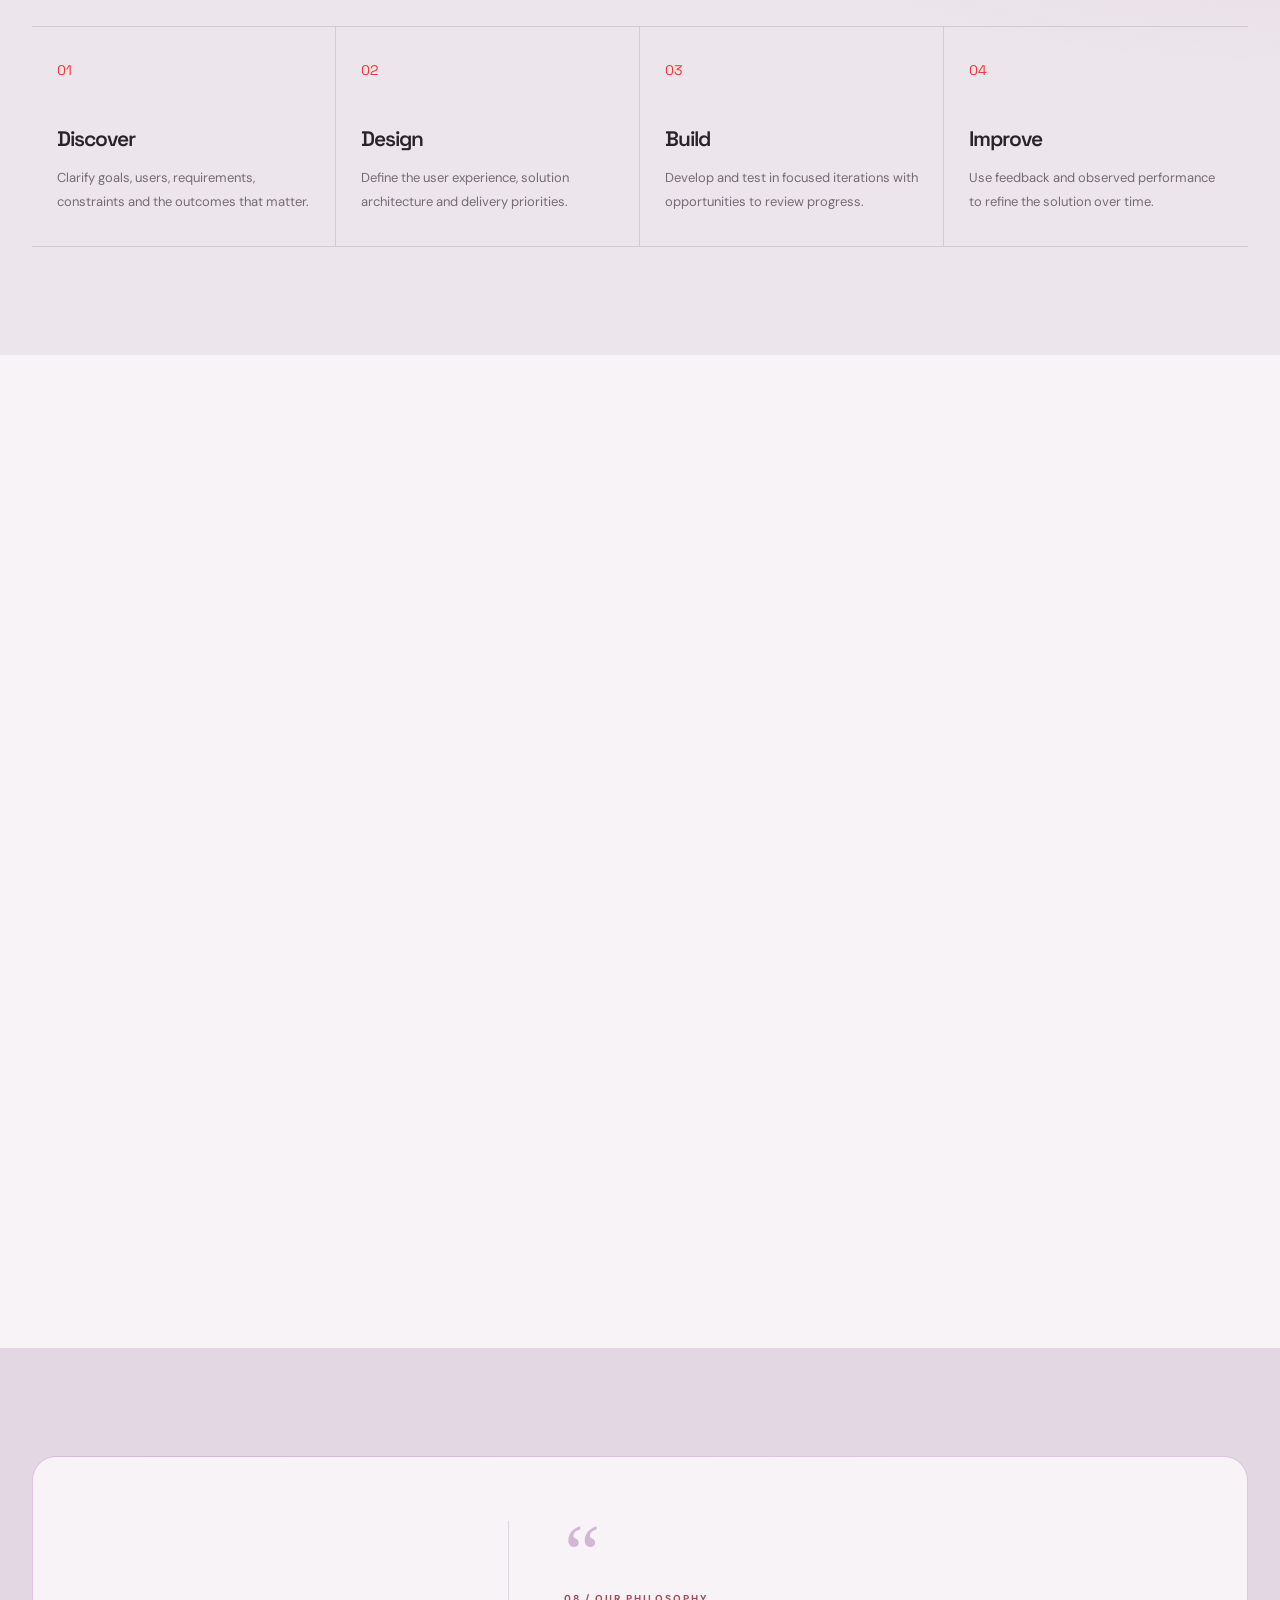
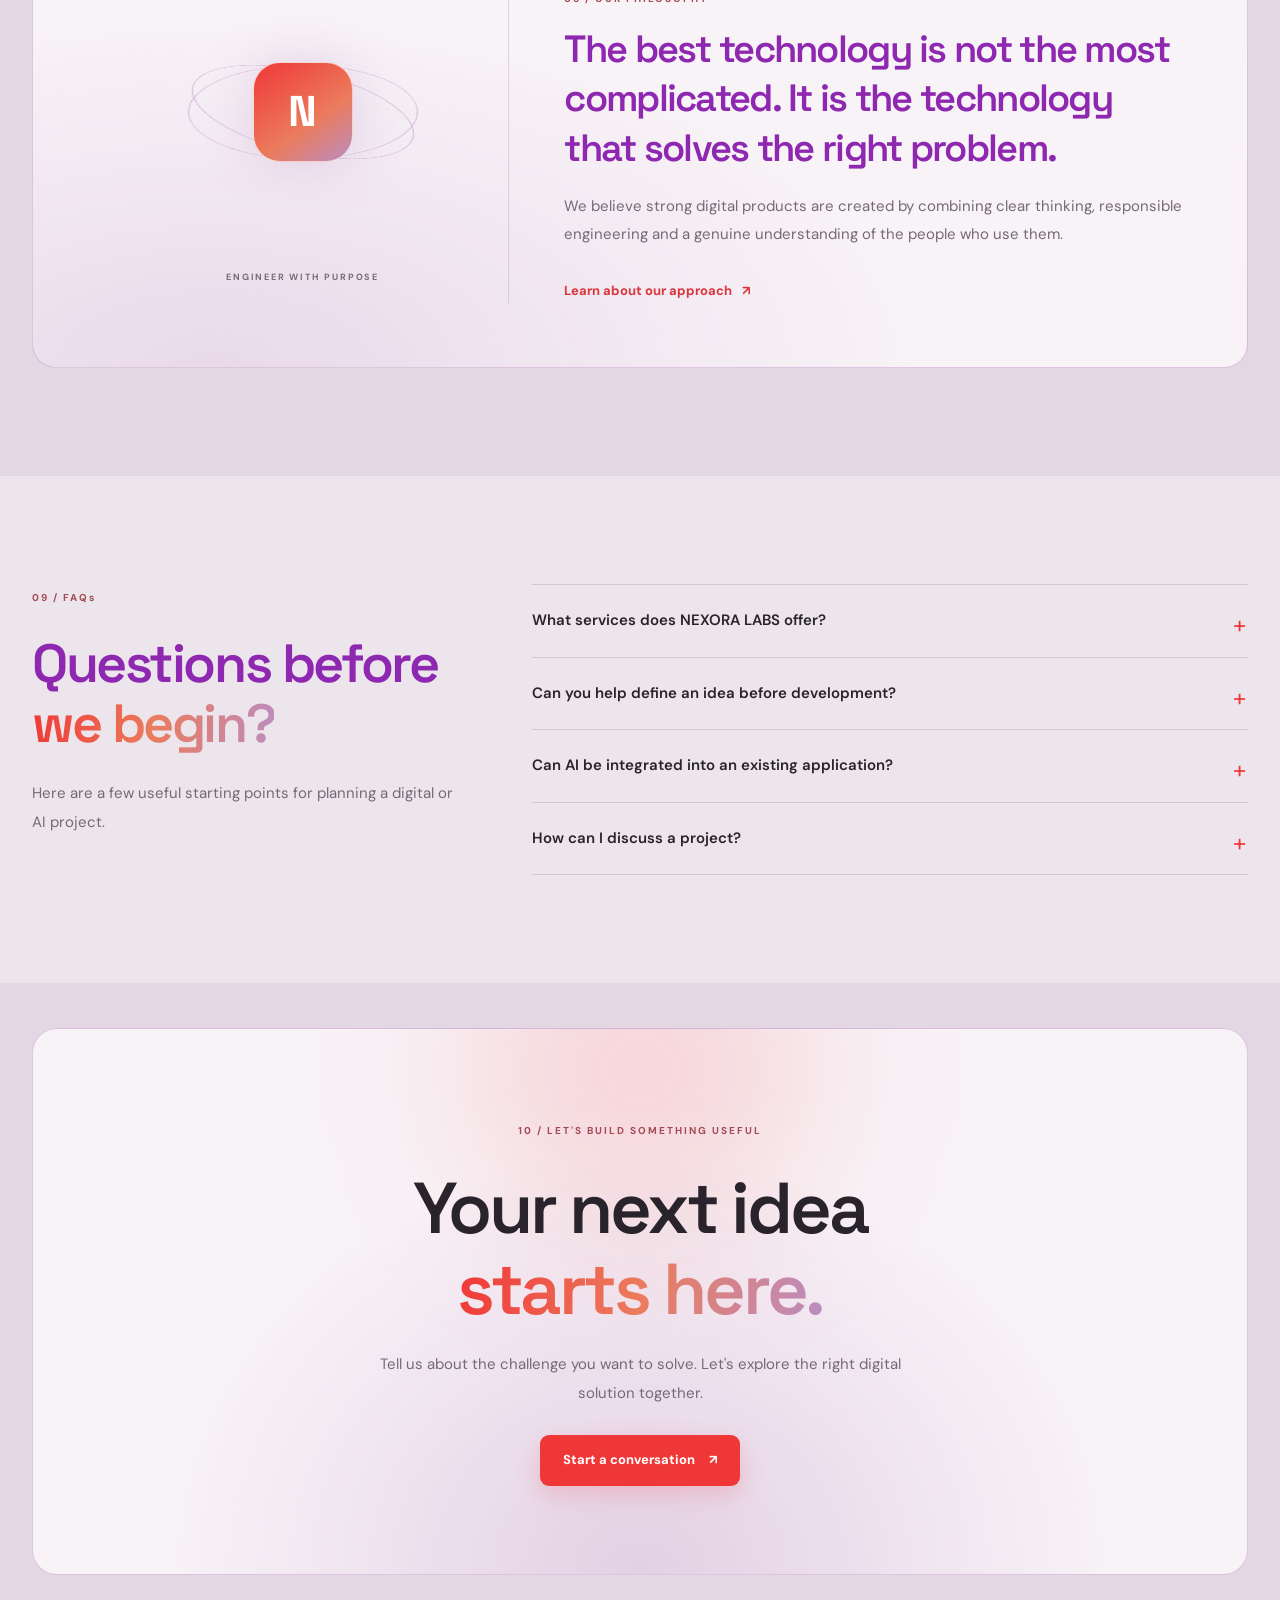
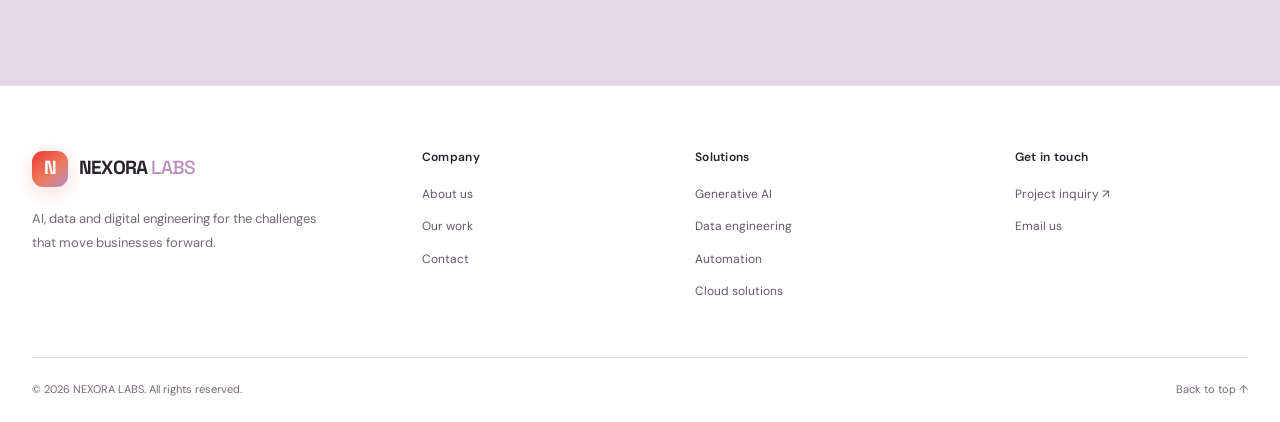
==== commit 150109c7: "Change imeges of hero section" ====
--- a/index.html
+++ b/index.html
@@ -132,7 +132,7 @@
         <div class="slider-track">
 
             <div class="slide active">
-                <img src="assets/images/web-design-1.jpg"
+                <img src="assets/images/web-design-101.jpg"
                      alt="Modern UI UX Design">
                 <div class="slide-overlay">
                     <span>CREATIVE DIGITAL SOLUTIONS</span>
@@ -142,7 +142,7 @@
             </div>
 
             <div class="slide">
-                <img src="assets/images/web-design-2.jpg"
+                <img src="assets/images/web-design-102.jpg"
                      alt="Interactive Website Design">
                 <div class="slide-overlay">
                     <span>INNOVATION THROUGH DESIGN</span>
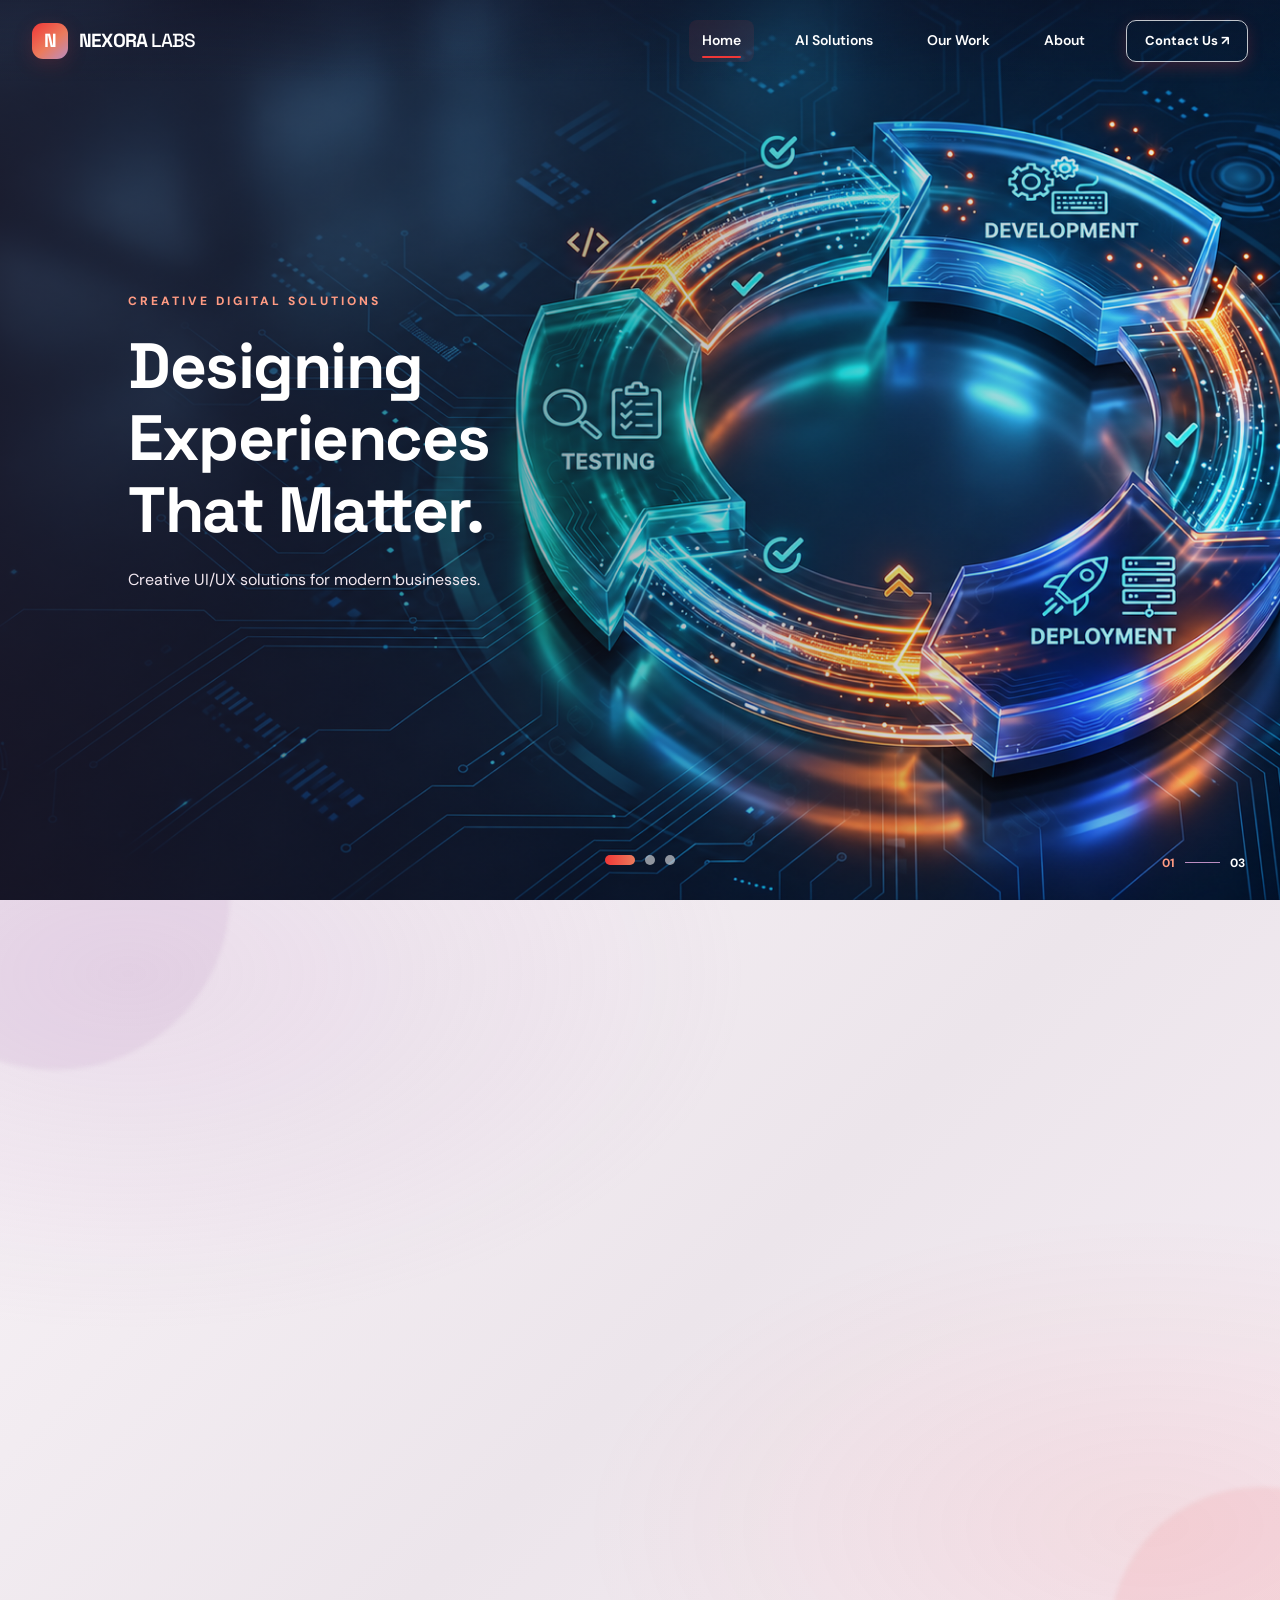
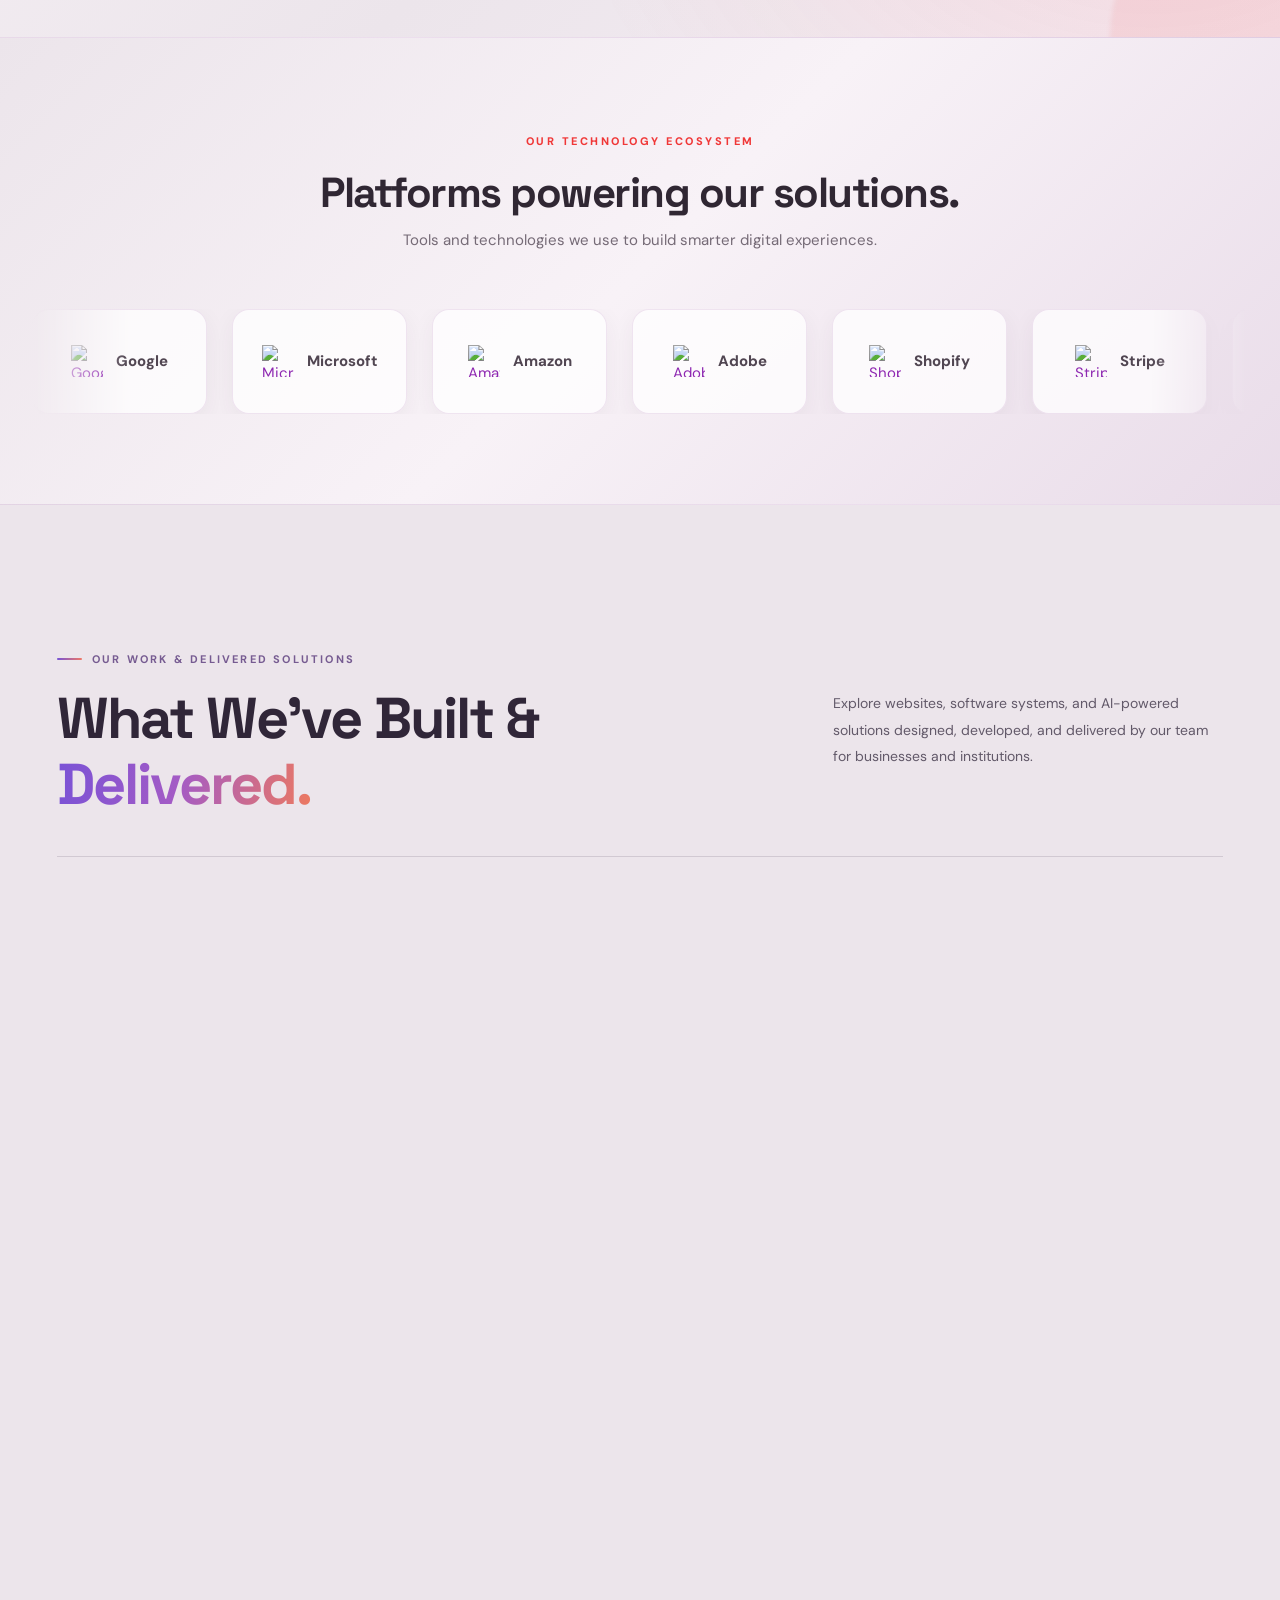
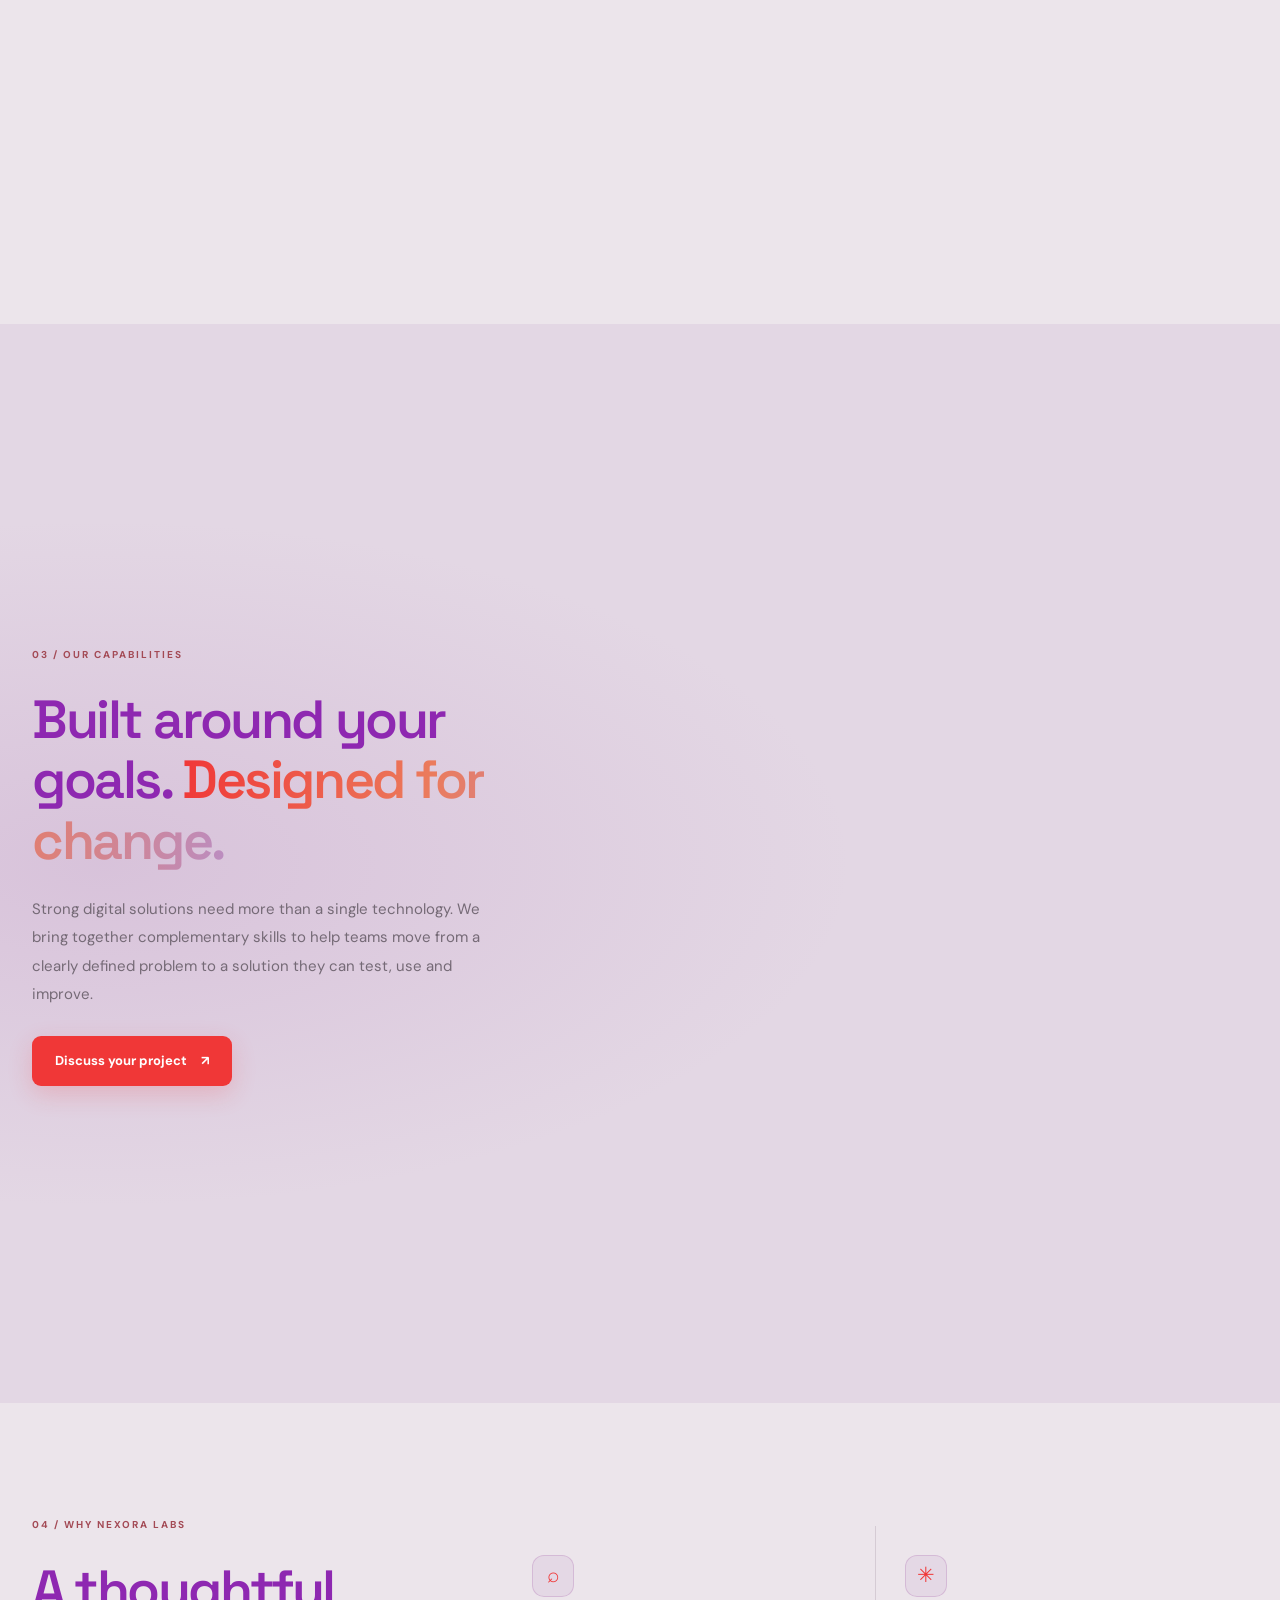
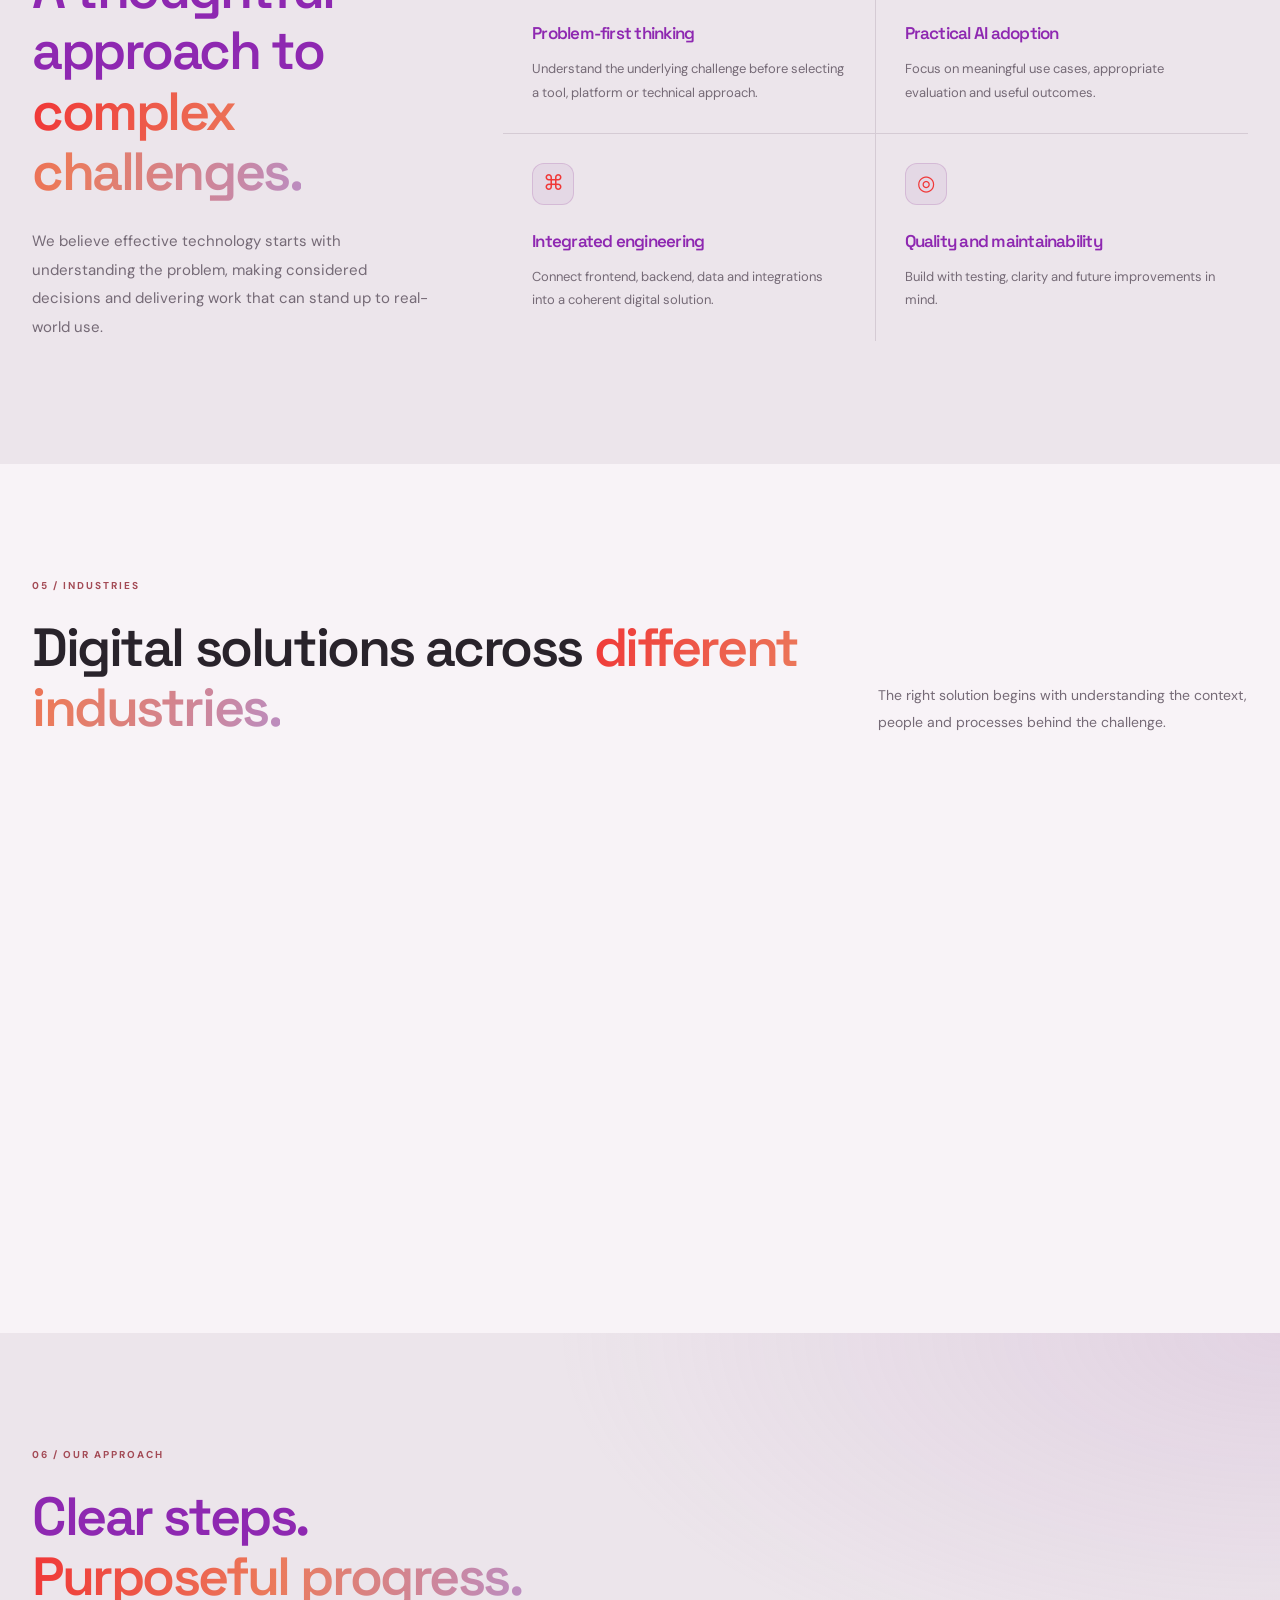
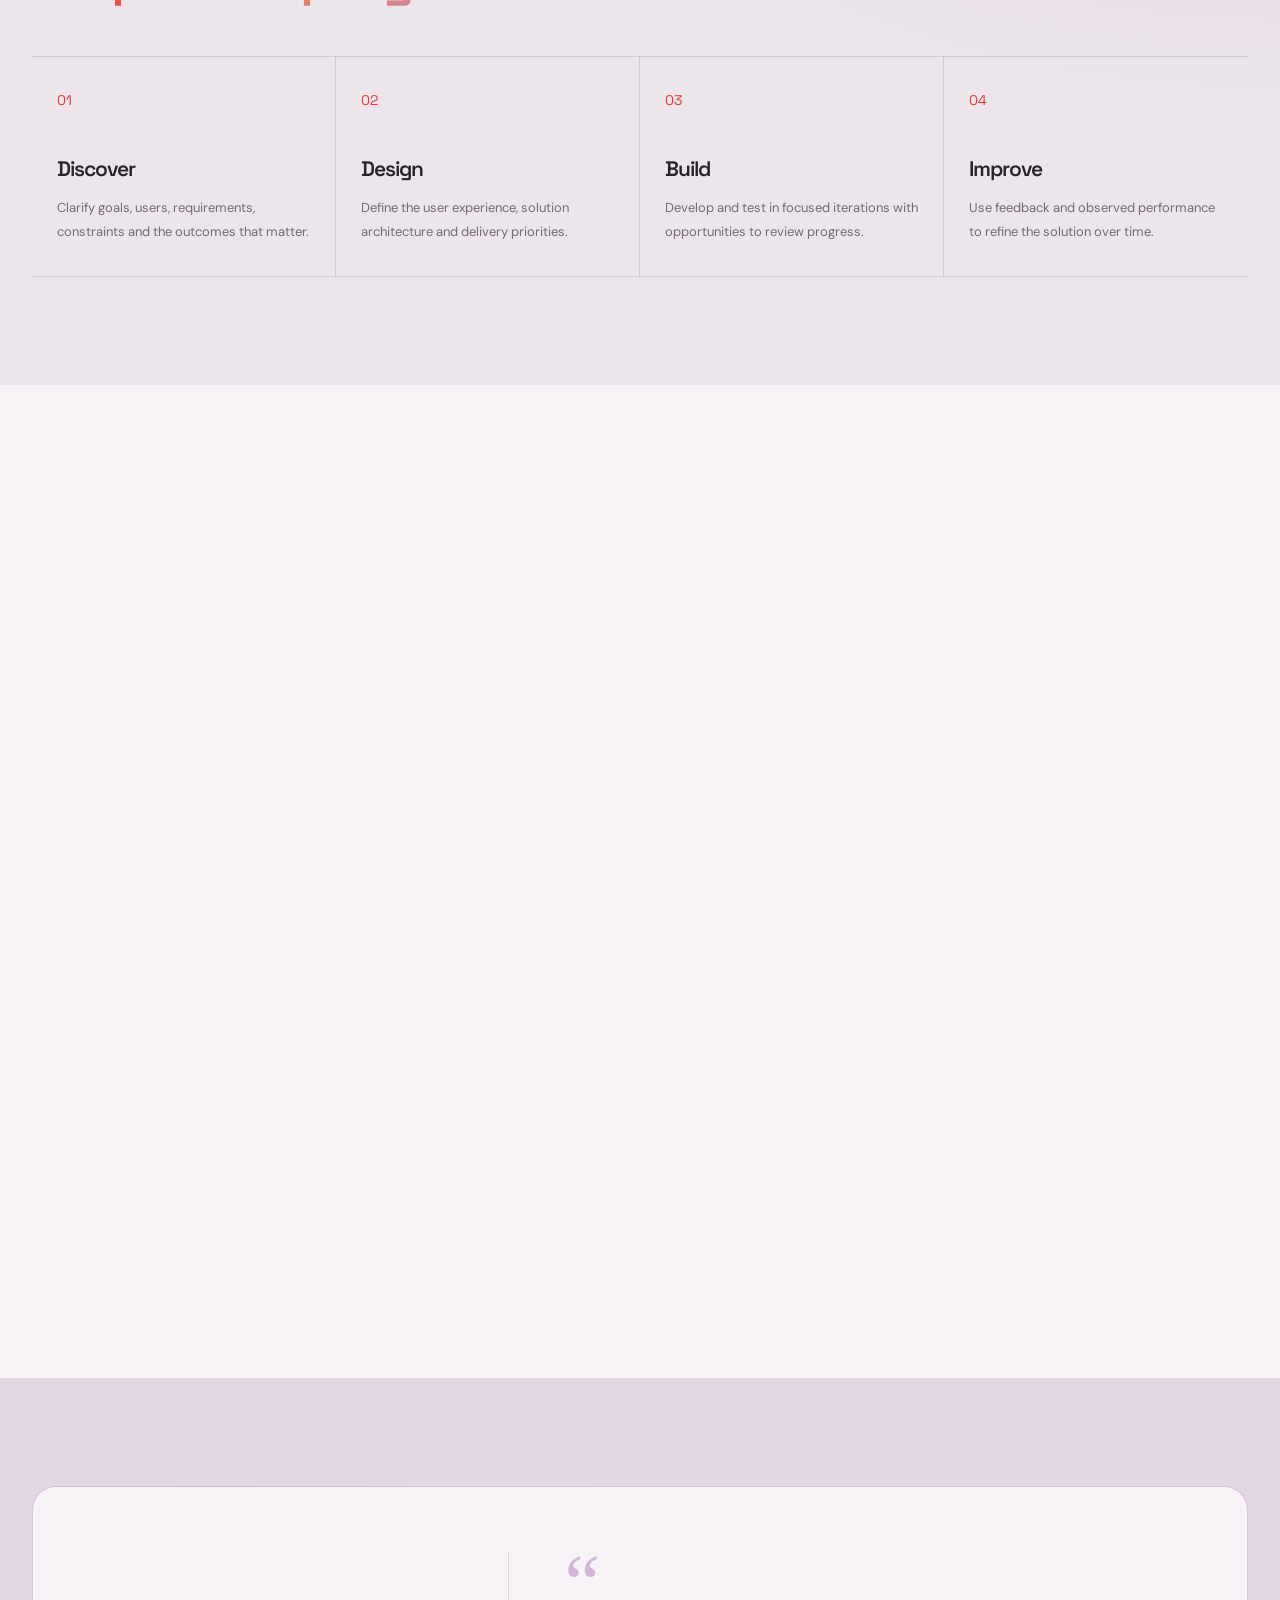
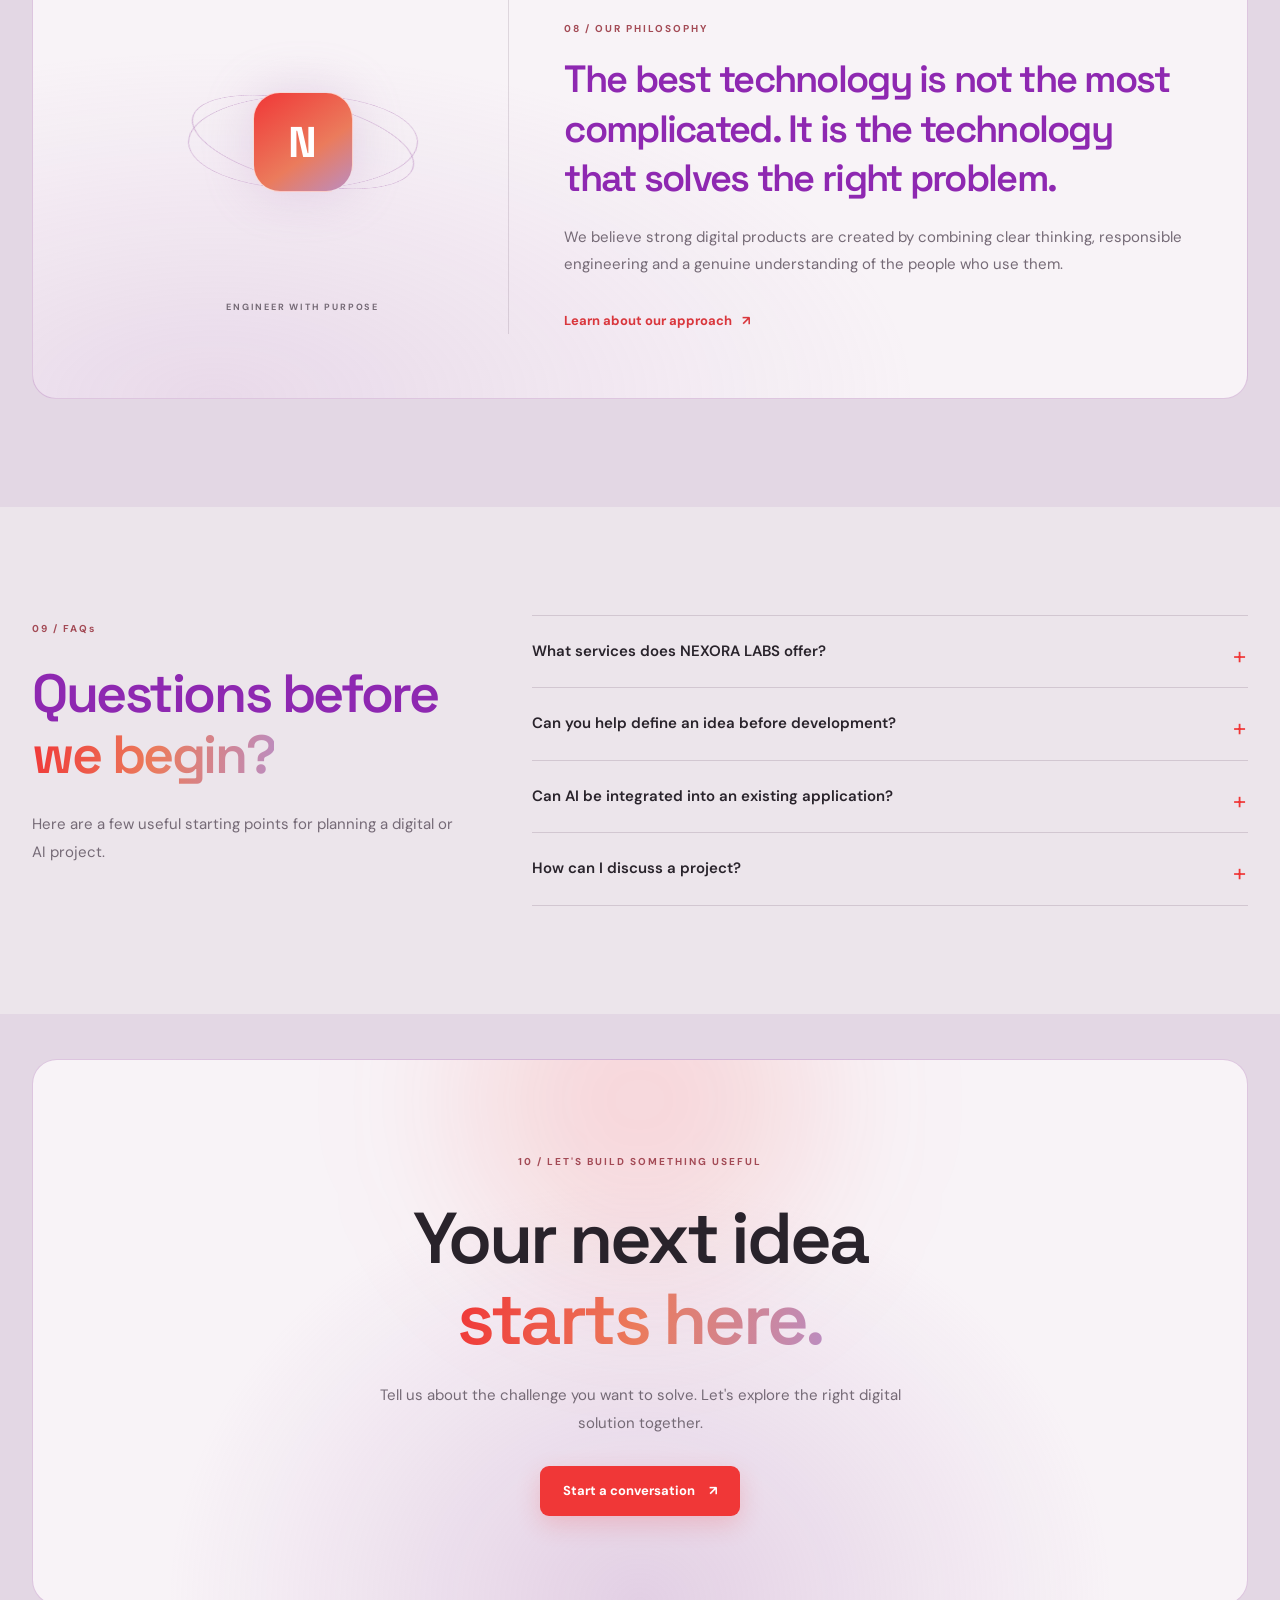
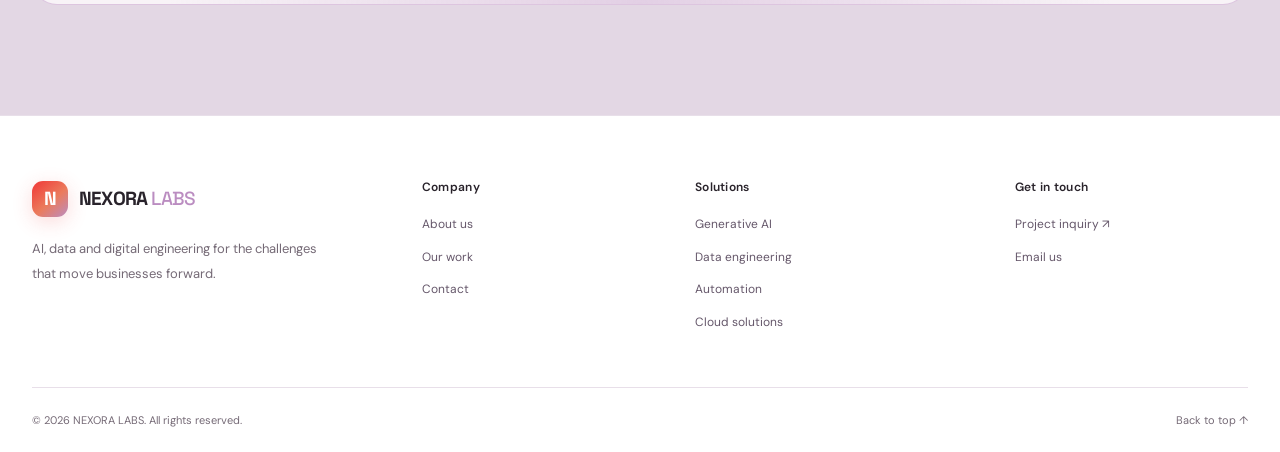
==== commit 3eeac7e1: "edit heading of project" ====
--- a/index.html
+++ b/index.html
@@ -95,7 +95,7 @@
 </head>
 
 <body class="home-page">
-
+ 
   <a class="skip-link" href="#main">Skip to content</a>
 
   <!-- HEADER -->
@@ -474,14 +474,14 @@
                 </h2>
 
                 <p>
-                    Developed an AI-powered photo management application that organizes images into categories based on their visual content. Users can import photos for automatic organization and export sorted collections for convenient access and sharing.
+                    Designed and developed a responsive college website to present institutional information and make key resources easy to access. The website includes course and admission details, announcements, facilities, student information, and contact pages, helping students and prospective applicants find relevant updates in one place.
                 </p>
 
                 <ul class="feature-list">
-                    <li>Generative AI applications</li>
-                    <li>AI chatbots and assistants</li>
-                    <li>Intelligent workflow automation</li>
-                    <li>Data analytics and insights</li>
+                     <li>Responsive website development</li>
+                    <li>Modern UI/UX design</li>
+                    <li>Backend development and APIs</li>
+                    <li>Performance and optimization</li>
                 </ul>
 
                 <a href="https://nezamiacollege.in/Home/Index" class="feature-link">
